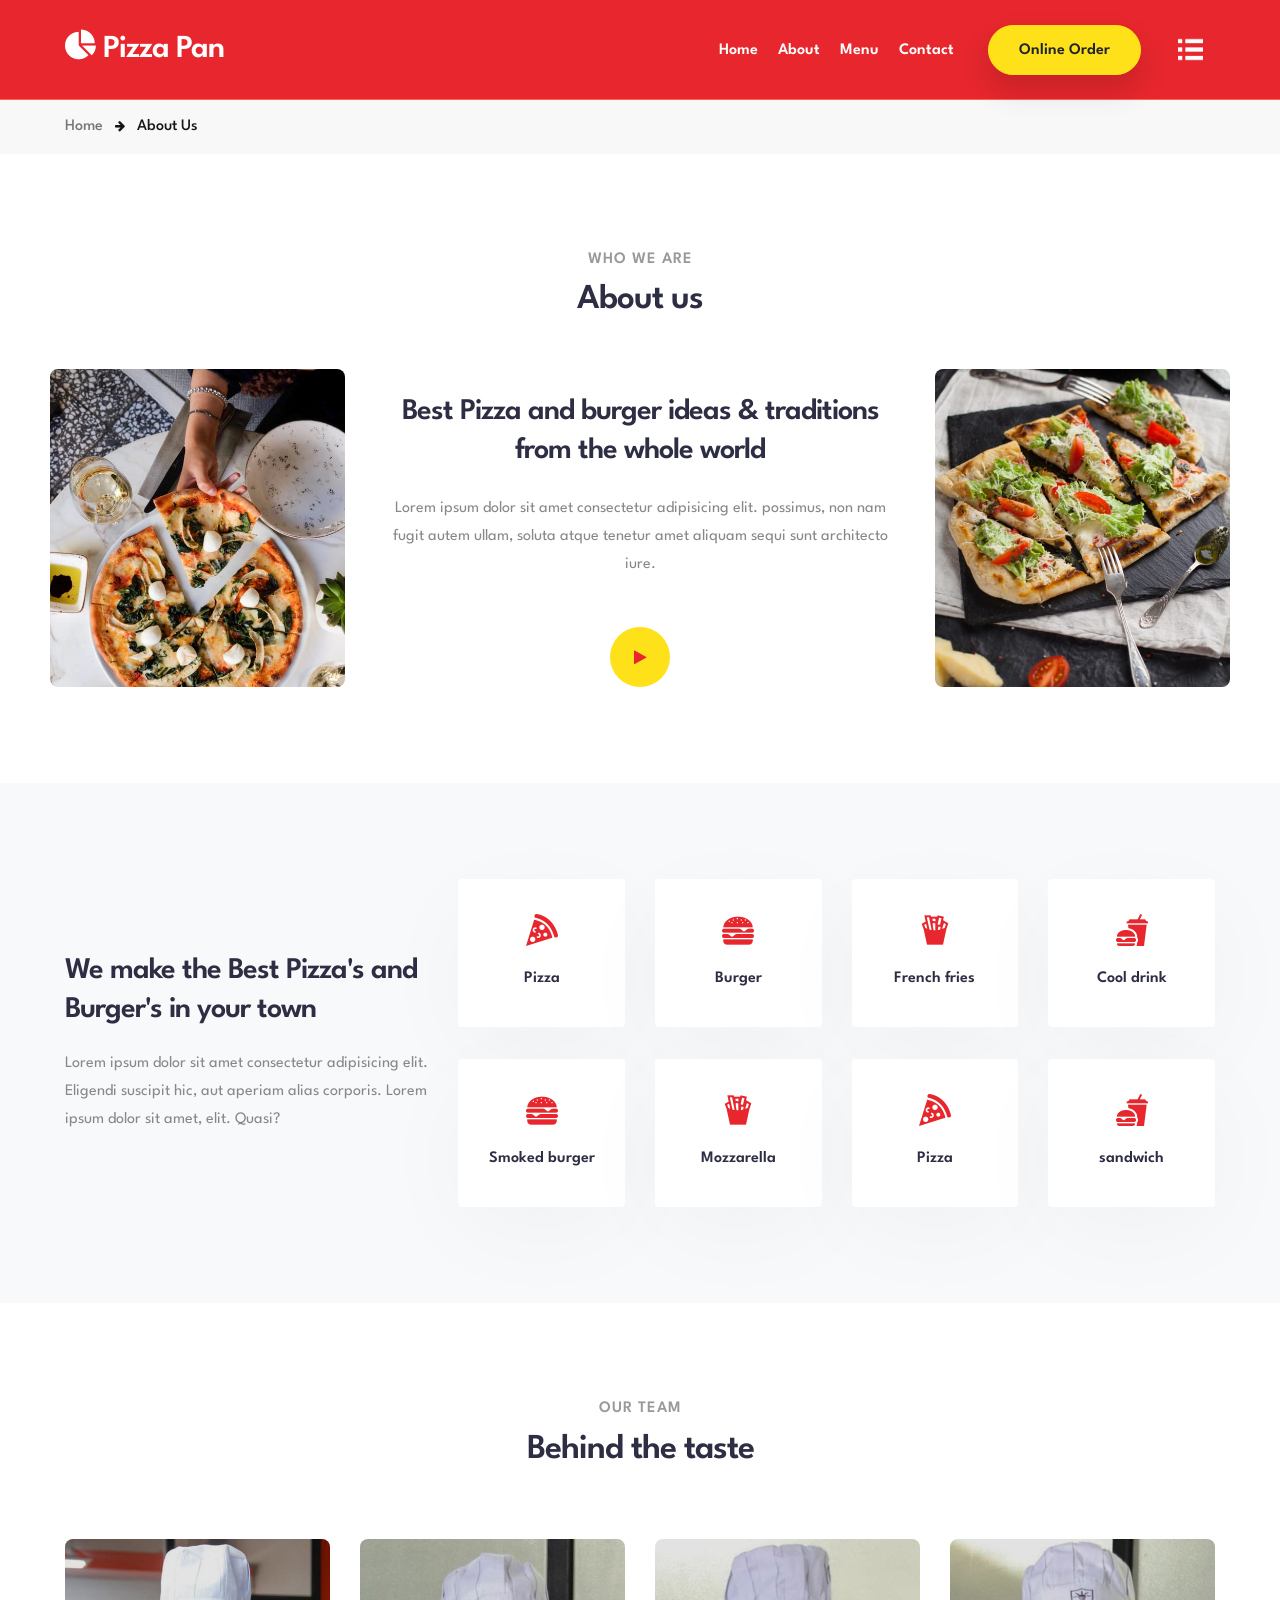
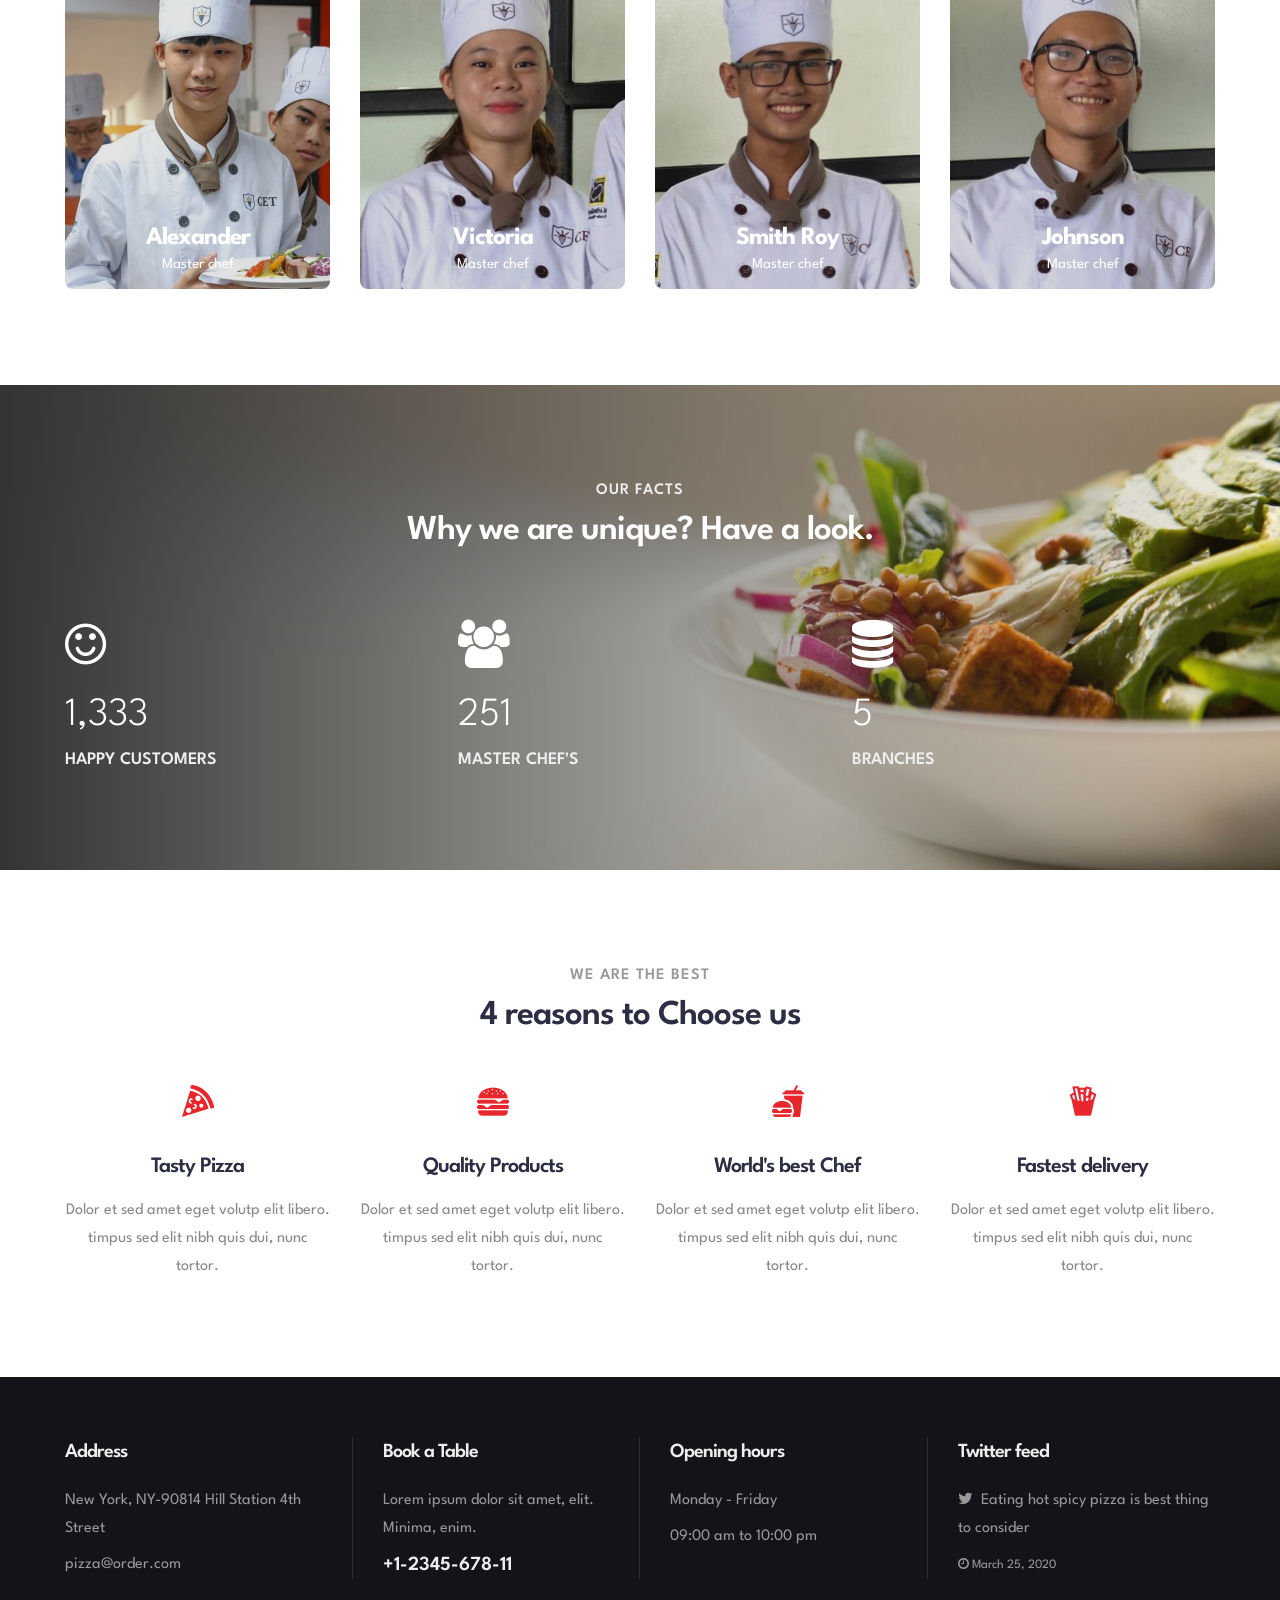
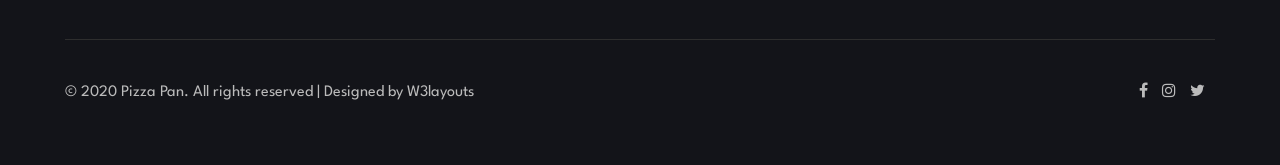
==== Hacker-Flask/templates/about.html @ add43459 "pizz" ====
<!--
Author: W3layouts
Author URL: http://w3layouts.com
-->
<!doctype html>
<html lang="en">

<head>
  <!-- Required meta tags -->
  <meta charset="utf-8">
  <meta name="viewport" content="width=device-width, initial-scale=1, shrink-to-fit=no">

  <title>Pizza Pan a Restaurants Category Responsive Web Template | About : W3layouts</title>

  <!-- Web-Fonts -->
  <link href="//fonts.googleapis.com/css?family=Spartan:400,500,600,700,900&display=swap" rel="stylesheet">

  <!-- Template CSS -->
  <link rel="stylesheet" href="assets/css/style-starter.css">
</head>

<body>
<!--header-->
<div class="w3l-top-header">
  <header id="site-header" class="fixed-top">
    <div class="container">
      <nav class="navbar navbar-expand-lg navbar-dark stroke">
        <a class="navbar-brand" href="index.html">
          <span class="fa fa-pie-chart"></span> Pizza pan
        </a>
        <!-- if logo is image enable this   
      <a class="navbar-brand" href="#index.html">
          <img src="image-path" alt="Your logo" title="Your logo" style="height:35px;" />
      </a> -->
        <button class="navbar-toggler  collapsed bg-gradient" type="button" data-toggle="collapse" data-target="#navbarTogglerDemo02"
          aria-controls="navbarTogglerDemo02" aria-expanded="false" aria-label="Toggle navigation">
          <span class="navbar-toggler-icon fa icon-expand fa-bars"></span>
          <span class="navbar-toggler-icon fa icon-close fa-times"></span>
          </span>
        </button>

        <div class="collapse navbar-collapse" id="navbarTogglerDemo02">
          <ul class="navbar-nav ml-auto">
            <li class="nav-item @@index-active">
              <a class="nav-link" href="index.html">Home <span class="sr-only">(current)</span></a>
            </li>
            <li class="nav-item @@about-active">
              <a class="nav-link effect-3" href="about.html">About</a>
            </li>
            <li class="nav-item @@services-active">
              <a class="nav-link effect-3" href="services.html">Menu</a>
            </li>
            <li class="nav-item @@contact-active">
              <a class="nav-link effect-3" href="contact.html">Contact</a>
            </li>
            <li class="px-4 fill-none">
              <a href="#url" class="btn btn-style btn-secondary">Online Order</a>
              </li>
          </ul>
          <div class="popup">
            <a href="#domain" class="domain" data-toggle="modal" data-target="#DomainModal">
              <div class="hamburger1">
                <div></div>
                <div></div>
                <div></div>
              </div>
            </a>
          </div>
        </div>
      </nav>
    </div>
  </header>
</div>
<!--/header-->

<!-- Domain Modal -->
<div class="modal right fade" id="DomainModal" tabindex="-1" role="dialog" aria-labelledby="DomainModalLabel2">
  <div class="modal-dialog" role="document">
    <div class="modal-content">

      <button type="button" class="close" data-dismiss="modal" aria-label="Close"><span
          aria-hidden="true">&times;</span></button>

      <div class="modal-body">
        <div class="modal__content">
          <h2 class="logo"> <span class="fa fa-pie-chart"></span> Pizza Pan</h2>
          <!-- if logo is image enable this   
          <h2 class="logo">
            <img src="image-path" alt="Your logo" title="Your logo" style="height:35px;" />
          </h2> -->
          <p class="mt-md-3 mt-2">Lorem ipsum dolor sit amet, elit. Eos expedita ipsam at fugiat ab.</p>
          <img src="assets/images/p1.jpg" alt="image" class="img-fluid radius-image mt-4">
          <div class="widget-social-icons mt-sm-5 mt-4">
            <h5 class="widget-title">Contact Us</h5>
            <ul class="icon-rounded address">
              <li>
                <p> New York, NY-90814 Hill Station 4th Street</p>
              </li>
              <li class="mt-3">
                <p><span class="fa fa-phone"></span> <a href="tel:+404-11-22-89">+1-2345-345-678-11</a></p>
              </li>
              <li class="mt-2">
                <p><span class="fa fa-envelope"></span> <a
                    href="mailto:pizza@order.com">pizza@order.com</a></p>
              </li>
              <li class="top_li1 mt-2">
                <p><span class="fa fa-clock-o"></span> <a href="#url">Mon - Fri : 09:00 am to 10:00 pm
                  </a></p>
              </li>
            </ul>
          </div>
          <div class="widget-social-icons mt-sm-5 mt-4">
            <h5 class="widget-title">Follow Us</h5>
            <ul class="icon-rounded">
              <li><a class="social-link twitter" href="#url" target="_blank"><span class="fa fa-twitter"></span></a></li>
              <li><a class="social-link linkedin" href="#url" target="_blank"><span class="fa fa-linkedin"></span></a></li>
              <li><a class="social-link facebook" href="#url" target="_blank"><span class="fa fa-facebook"></span></a></li>
            </ul>
          </div>


        </div>
      </div>
    </div>
    <!-- //modal-content -->
  </div>
  <!-- //modal-dialog -->
</div>
<!-- //Domain modal -->
<section class="w3l-breadcrumb">
    <div class="container">
        <ul class="breadcrumbs-custom-path">
            <li><a href="#url">Home</a></li>
            <li class="active"><span class="fa fa-arrow-right mx-2" aria-hidden="true"></span> About Us</li>
        </ul>
    </div>
</section>
<!--  Intro video popup section -->
<section class="w3l-about1 py-5" id="intro">
    <div class="new-block top-bottom py-lg-5 py-md-4">
        <div class="container">
            <div class="title-content text-center">
                <h6 class="sub-title">who we are</h6>
                <h3 class="title-big">About us</h3>
            </div>
            <div class="row mt-lg-5 mt-4">
                <div class="col-md-3 left-section">
                </div>
                <div class="col-md-6 middle-section text-center align-self">
                    <div class="section-width mb-lg-4 py-4">
                        <h2>Best Pizza and burger ideas & traditions from the whole world</h2>
                        <p class="mt-4">Lorem ipsum dolor sit amet consectetur adipisicing elit.
                            possimus, non nam fugit autem ullam, soluta atque tenetur amet aliquam
                            sequi sunt architecto iure.</p>
                    </div>
                    <a href="#small-dialog" class="popup-with-zoom-anim play-view text-center">
                        <span class="video-play-icon">
                            <span class="fa fa-play"></span>
                        </span>
                    </a>

                    <!-- dialog itself, mfp-hide class is required to make dialog hidden -->
                    <div id="small-dialog" class="zoom-anim-dialog mfp-hide">
                        <iframe src="https://www.youtube.com/embed/oWP9Riq-ZBg" allowfullscreen></iframe>
                    </div>
                </div>
                <div class="col-md-3 right-section mt-md-0 mt-4">
                </div>
            </div>
        </div>
    </div>
</section>
<!--  //Intro video popup section -->
<!--  form-12 -->
<section class="w3l-form-12">
    <div class="form-12-content py-5" id="services">
        <div class="container py-lg-5 py-md-4">
            <div class="row">
                <div class="col-lg-4 column1 align-self">
                    <h4>We make the Best Pizza's and Burger's in your town</h4>
                    <p>Lorem ipsum dolor sit amet consectetur adipisicing elit. Eligendi suscipit hic, aut aperiam alias
                        corporis. Lorem ipsum dolor sit amet, elit. Quasi?</p>
                </div>
                <div class="col-lg-8 column2 mt-lg-0 mt-sm-5 mt-4">
                    <div class="row">
                        <div class="col-md-3 col-sm-6 col-6">
                            <a href="services.html">
                                <div class="courses-item">
                                    <img src="assets/images/pizza.png" alt="">
                                    <p>Pizza</p>
                                </div>
                            </a>
                        </div>
                        <div class="col-md-3 col-sm-6 col-6">
                            <a href="services.html">
                                <div class="courses-item">
                                    <img src="assets/images/burger.png" alt="">
                                    <p>Burger</p>
                                </div>
                            </a>
                        </div>
                        <div class="col-md-3 col-sm-6 col-6 mt-md-0 mt-sm-4 mt-3">
                            <a href="services.html">
                                <div class="courses-item">
                                    <img src="assets/images/fries.png" alt="">
                                    <p>French fries</p>
                                </div>
                            </a>
                        </div>
                        <div class="col-md-3 col-sm-6 col-6 mt-md-0 mt-sm-4 mt-3">
                            <a href="services.html">
                                <div class="courses-item">
                                    <img src="assets/images/drink.png" alt="">
                                    <p>Cool drink</p>
                                </div>
                            </a>
                        </div>
                        <div class="col-md-3 col-sm-6 col-6 mt-sm-4 mt-3">
                            <a href="services.html">
                                <div class="courses-item mt-2">
                                    <img src="assets/images/burger.png" alt="">
                                    <p>Smoked burger</p>
                                </div>
                            </a>
                        </div>
                        <div class="col-md-3 col-sm-6 col-6 mt-sm-4 mt-3">
                            <a href="services.html">
                                <div class="courses-item mt-2">
                                    <img src="assets/images/fries.png" alt="">
                                    <p>Mozzarella</p>
                                </div>
                            </a>
                        </div>
                        <div class="col-md-3 col-sm-6 col-6 mt-sm-4 mt-3">
                            <a href="services.html">
                                <div class="courses-item mt-2">
                                    <img src="assets/images/pizza.png" alt="">
                                    <p>Pizza</p>
                                </div>
                            </a>
                        </div>
                        <div class="col-md-3 col-sm-6 col-6 mt-sm-4 mt-3">
                            <a href="services.html">
                                <div class="courses-item mt-2">
                                    <img src="assets/images/drink.png" alt="">
                                    <p>sandwich</p>
                                </div>
                            </a>
                        </div>
                    </div>
                </div>
            </div>
        </div>
    </div>
</section>
<!-- // form-12 -->
<!-- team -->
<section class="w3l-team" id="team">
  <div class="team-block py-5">
    <div class="container py-lg-5">
        <div class="title-content text-center">
            <h6 class="sub-title">Our team</h6>
            <h3 class="title-big">Behind the taste</h3>
        </div>
      <div class="row">
        <div class="col-lg-3 col-sm-6 mt-lg-5 mt-4">
          <div class="box16">
            <a href="#url"><img src="assets/images/team1.jpg" alt="" class="img-fluid radius-image" /></a>
            <div class="box-content">
              <h3 class="title"><a href="#url">Alexander</a></h3>
              <span class="post">Master chef</span>
              <ul class="social">
                <li>
                  <a href="#" class="facebook">
                    <span class="fa fa-facebook-f"></span>
                  </a>
                </li>
                <li>
                  <a href="#" class="twitter">
                    <span class="fa fa-twitter"></span>
                  </a>
                </li>
              </ul>
            </div>
          </div>
        </div>
        <div class="col-lg-3 col-sm-6 mt-lg-5 mt-4">
          <div class="box16">
            <a href="#url"><img src="assets/images/team2.jpg" alt="" class="img-fluid radius-image" /></a>
            <div class="box-content">
              <h3 class="title"><a href="#url">Victoria</a></h3>
              <span class="post">Master chef</span>
              <ul class="social">
                <li>
                  <a href="#" class="facebook">
                    <span class="fa fa-facebook-f"></span>
                  </a>
                </li>
                <li>
                  <a href="#" class="twitter">
                    <span class="fa fa-twitter"></span>
                  </a>
                </li>
              </ul>
            </div>
          </div>
        </div>
        <div class="col-lg-3 col-sm-6 mt-5">
          <div class="box16">
            <a href="#url"><img src="assets/images/team3.jpg" alt="" class="img-fluid radius-image" /></a>
            <div class="box-content">
              <h3 class="title"><a href="#url">Smith roy</a></h3>
              <span class="post">Master chef</a></span>
              <ul class="social">
                <li>
                  <a href="#" class="facebook">
                    <span class="fa fa-facebook-f"></span>
                  </a>
                </li>
                <li>
                  <a href="#" class="twitter">
                    <span class="fa fa-twitter"></span>
                  </a>
                </li>
              </ul>
            </div>
          </div>
        </div>
        <div class="col-lg-3 col-sm-6 mt-5">
          <div class="box16">
            <a href="#url"><img src="assets/images/team4.jpg" alt="" class="img-fluid radius-image" /></a>
            <div class="box-content">
              <h3 class="title"><a href="#url">Johnson</a></h3>
              <span class="post">Master chef</a></span>
              <ul class="social">
                <li>
                  <a href="#" class="facebook">
                    <span class="fa fa-facebook-f"></span>
                  </a>
                </li>
                <li>
                  <a href="#" class="twitter">
                    <span class="fa fa-twitter"></span>
                  </a>
                </li>
              </ul>
            </div>
          </div>
        </div>
      </div>
    </div>
  </div>
</section>
<!-- //team -->
<!-- stats -->
    <section class="w3_stats py-5" id="stats">
        <div class="container py-lg-5 py-md-4">
            <div class="title-content text-center">
                <h6 class="sub-title">Our facts</h6>
                <h3 class="title-big">Why we are unique? Have a look.</h3>
            </div>
            <div class="w3-stats">
                <div class="row">
                    <div class="col-sm-4 col-4">
                        <div class="counter">
                            <span class="fa fa-smile-o"></span>
                            <div class="timer count-title count-number mt-3" data-to="5100" data-speed="1500"></div>
                            <p class="count-text ">happy customers</p>
                        </div>
                    </div>
                    <div class="col-sm-4 col-4">
                        <div class="counter">
                            <span class="fa fa-users"></span>
                            <div class="timer count-title count-number mt-3" data-to="971" data-speed="1500"></div>
                            <p class="count-text ">master chef's</p>
                        </div>
                    </div>
                    <div class="col-sm-4 col-4">
                        <div class="counter">
                            <span class="fa fa-database"></span>
                            <div class="timer count-title count-number mt-3" data-to="21" data-speed="1500"></div>
                            <p class="count-text ">branches</p>
                        </div>
                    </div>
                </div>
            </div>
        </div>
    </section>
    <!-- //stats -->
<!-- features -->
<section class="w3l-reasons py-5">
    <div class="main-w3 py-lg-5 py-md-4">
        <div class="container">
            <div class="title-content text-center">
                <h6 class="sub-title">we are the best</h6>
                <h3 class="title-big">4 reasons to Choose us</h3>
            </div>
            <div class="row main-cont-wthree-fea mt-5 text-center">
                <div class="col-lg-3 col-sm-6 grids-feature">
                    <a href="#url" class="icon"><img src="assets/images/pizza.png" alt=""></a>
                    <h4><a href="#feature" class="title-head">Tasty Pizza</a></h4>
                    <p>Dolor et sed amet eget volutp elit libero. timpus sed elit nibh quis dui, nunc tortor.</p>
                </div>
                <div class="col-lg-3 col-sm-6 grids-feature mt-sm-0 mt-5">
                    <a href="#url" class="icon"><img src="assets/images/burger.png" alt=""></a>
                    <h4><a href="#feature" class="title-head">Quality Products</a></h4>
                    <p>Dolor et sed amet eget volutp elit libero. timpus sed elit nibh quis dui, nunc tortor.</p>
                </div>
                <div class="col-lg-3 col-sm-6 grids-feature mt-lg-0 mt-sm-5 mt-5">
                    <a href="#url" class="icon"><img src="assets/images/drink.png" alt=""></a>
                    <h4><a href="#feature" class="title-head">World's best Chef</a></h4>
                    <p>Dolor et sed amet eget volutp elit libero. timpus sed elit nibh quis dui, nunc tortor.</p>
                </div>
                <div class="col-lg-3 col-sm-6 grids-feature mt-lg-0 mt-sm-5 mt-5">
                    <a href="#url" class="icon"><img src="assets/images/fries.png" alt=""></a>
                    <h4><a href="#feature" class="title-head">Fastest delivery</a></h4>
                    <p>Dolor et sed amet eget volutp elit libero. timpus sed elit nibh quis dui, nunc tortor.</p>
                </div>
            </div>
        </div>
    </div>
</section>
<!-- //features -->
  <!-- footers 20 -->
  <section class="w3l-footers-20">
  	<div class="footers20">
  		<div class="container">
  			<div class="footers20-content">
  				<div class="d-grid grid-col-4 grids-content">
  					<div class="column">
  						<h4>Address</h4>
  						<p class="contact-para3">New York, NY-90814 Hill Station 4th Street</p>
  						<a href="mailto:hello@w3layouts.com">
  							<p class="contact-mail mt-2">pizza@order.com</p>
  						</a>
  					</div>
  					<div class="column">
  						<h4>Book a Table</h4>
  						<p>Lorem ipsum dolor sit amet, elit. Minima, enim.</p>
  						<a href="tel:+1-2345-678-11">
  							<p class="contact-phone mt-2">+1-2345-678-11</p>
  						</a>
  					</div>
  					<div class="column">
  						<h4>Opening hours</h4>
  						<p>Monday - Friday</p>
  						<p class="mt-2">09:00 am to 10:00 pm</p>
  					</div>
  					<div class="column">
  						<h4>Twitter feed</h4>
  						<a href="blog-single.html">
  							<p><span class="fa fa-twitter mr-2"></span>Eating hot spicy pizza is best thing to
  								consider</p>
  						</a>
  						<p class="small mt-2"><span class="fa fa-clock-o"></span> March 25, 2020</p>
  					</div>
  				</div>
  				<div class="d-grid grid-col-3 grids-content1 bottom-border">
  					<div class="columns copyright-grid">
  						<p class="copy-footer-29">© 2020 Pizza Pan. All rights reserved | Designed by <a
  								href="https://w3layouts.com">W3layouts</a></p>
  					</div>
  					<div class="columns text-right social-grid">
  						<ul class="social">
  							<li><a href="#url"><span class="fa fa-facebook" aria-hidden="true"></span></a></li>
  							<li><a href="#url"><span class="fa fa-instagram" aria-hidden="true"></span></a></li>
  							<li><a href="#url"><span class="fa fa-twitter" aria-hidden="true"></span></a></li>
  						</ul>
  					</div>
  				</div>
  			</div>
  		</div>
  	</div>
  </section>
  <!-- move top -->
  <button onclick="topFunction()" id="movetop" title="Go to top">
  	&#10548;
  </button>
  <script>
  	// When the user scrolls down 20px from the top of the document, show the button
  	window.onscroll = function () {
  		scrollFunction()
  	};

  	function scrollFunction() {
  		if (document.body.scrollTop > 20 || document.documentElement.scrollTop > 20) {
  			document.getElementById("movetop").style.display = "block";
  		} else {
  			document.getElementById("movetop").style.display = "none";
  		}
  	}

  	// When the user clicks on the button, scroll to the top of the document
  	function topFunction() {
  		document.body.scrollTop = 0;
  		document.documentElement.scrollTop = 0;
  	}
  </script>
  <!-- /move top -->
  </section>

  <!-- jQuery and Bootstrap JS -->
  <script src="assets/js/jquery-3.3.1.min.js"></script>

  <!-- libhtbox -->
  <script src="assets/js/lightbox-plus-jquery.min.js"></script>


  <script src="assets/js/jquery.magnific-popup.min.js"></script>

  <script src="assets/js/counter.js"></script>
  <script>
  	$(document).ready(function () {
  		$('.popup-with-zoom-anim').magnificPopup({
  			type: 'inline',

  			fixedContentPos: false,
  			fixedBgPos: true,

  			overflowY: 'auto',

  			closeBtnInside: true,
  			preloader: false,

  			midClick: true,
  			removalDelay: 300,
  			mainClass: 'my-mfp-zoom-in'
  		});

  		$('.popup-with-move-anim').magnificPopup({
  			type: 'inline',

  			fixedContentPos: false,
  			fixedBgPos: true,

  			overflowY: 'auto',

  			closeBtnInside: true,
  			preloader: false,

  			midClick: true,
  			removalDelay: 300,
  			mainClass: 'my-mfp-slide-bottom'
  		});
  	});
  </script>

  <!-- testimonials owlcarousel -->
  <script src="assets/js/owl.carousel.js"></script>
  <script>
  	$(document).ready(function () {
  		$('.owl-two').owlCarousel({
  			loop: true,
  			margin: 30,
  			nav: false,
  			responsiveClass: true,
  			autoplay: false,
  			autoplayTimeout: 5000,
  			autoplaySpeed: 1000,
  			autoplayHoverPause: false,
  			responsive: {
  				0: {
  					items: 1,
  					nav: false
  				},
  				480: {
  					items: 1,
  					nav: false
  				},
  				667: {
  					items: 1,
  					nav: false
  				},
  				1000: {
  					items: 1,
  					nav: false
  				}
  			}
  		})
  	})
  </script>
  <!-- //script for Testimonials-->

  <!-- script for food-->
  <script>
  	$(document).ready(function () {
  		$('.owl-carousel').owlCarousel({
  			loop: true,
  			margin: 0,
  			responsiveClass: true,
  			responsive: {
  				0: {
  					items: 1,
  					nav: true
  				},
  				480: {
  					items: 2,
  					nav: true,
  					margin: 20
  				},
  				769: {
  					items: 3,
  					nav: true,
  					margin: 20
  				},
  				1280: {
  					items: 4,
  					nav: true,
  					loop: true,
  					margin: 25
  				}
  			}
  		})
  	})
  </script>
  <!-- //script for food-->

  <!-- disable body scroll which navbar is in active -->
  <script>
  	$(function () {
  		$('.navbar-toggler').click(function () {
  			$('body').toggleClass('noscroll');
  		})
  	});
  </script>
  <!-- disable body scroll which navbar is in active -->
  <!--/MENU-JS-->
  <script>
  	$(window).on("scroll", function () {
  		var scroll = $(window).scrollTop();

  		if (scroll >= 80) {
  			$("#site-header").addClass("nav-fixed");
  		} else {
  			$("#site-header").removeClass("nav-fixed");
  		}
  	});

  	//Main navigation Active Class Add Remove
  	$(".navbar-toggler").on("click", function () {
  		$("header").toggleClass("active");
  	});
  	$(document).on("ready", function () {
  		if ($(window).width() > 991) {
  			$("header").removeClass("active");
  		}
  		$(window).on("resize", function () {
  			if ($(window).width() > 991) {
  				$("header").removeClass("active");
  			}
  		});
  	});
  </script>
  <!--//MENU-JS-->
  <script src="assets/js/bootstrap.min.js"></script>

  </body>

  </html>
---- Hacker-Flask/templates/assets/css/style-starter.css ----
/*--
Author: W3layouts
Author URL: http://w3layouts.com
--*/
@charset "UTF-8";
/*!
 * Bootstrap v4.4.1 (https://getbootstrap.com/)
 * Copyright 2011-2019 The Bootstrap Authors
 * Copyright 2011-2019 Twitter, Inc.
 * Licensed under MIT (https://github.com/twbs/bootstrap/blob/master/LICENSE)
 */
:root {
  --blue: #007bff;
  --indigo: #6610f2;
  --purple: #6f42c1;
  --pink: #e83e8c;
  --red: #dc3545;
  --orange: #fd7e14;
  --yellow: #ffc107;
  --green: #28a745;
  --teal: #20c997;
  --cyan: #17a2b8;
  --white: #fff;
  --gray: #6c757d;
  --gray-dark: #343a40;
  --primary: #e7272d;
  --secondary: #ffe119;
  --success: #28a745;
  --info: #17a2b8;
  --warning: #ffc107;
  --danger: #dc3545;
  --light: #f8f9fa;
  --dark: #343a40;
  --breakpoint-xs: 0;
  --breakpoint-sm: 576px;
  --breakpoint-md: 768px;
  --breakpoint-lg: 992px;
  --breakpoint-xl: 1200px;
  --font-family-sans-serif: -apple-system, BlinkMacSystemFont, "Segoe UI", Roboto, "Helvetica Neue", Arial, "Noto Sans", sans-serif, "Apple Color Emoji", "Segoe UI Emoji", "Segoe UI Symbol", "Noto Color Emoji";
  --font-family-monospace: SFMono-Regular, Menlo, Monaco, Consolas, "Liberation Mono", "Courier New", monospace; }

*,
*::before,
*::after {
  box-sizing: border-box; }

html {
  font-family: sans-serif;
  line-height: 1.15;
  -webkit-text-size-adjust: 100%;
  -webkit-tap-highlight-color: rgba(0, 0, 0, 0); }

article, aside, figcaption, figure, footer, header, hgroup, main, nav, section {
  display: block; }

body {
  margin: 0;
  font-family: -apple-system, BlinkMacSystemFont, "Segoe UI", Roboto, "Helvetica Neue", Arial, "Noto Sans", sans-serif, "Apple Color Emoji", "Segoe UI Emoji", "Segoe UI Symbol", "Noto Color Emoji";
  font-size: 1rem;
  font-weight: 400;
  line-height: 1.5;
  color: #212529;
  text-align: left;
  background-color: #fff; }

[tabindex="-1"]:focus:not(:focus-visible) {
  outline: 0 !important; }

hr {
  box-sizing: content-box;
  height: 0;
  overflow: visible; }

h1, h2, h3, h4, h5, h6 {
  margin-top: 0;
  margin-bottom: 0.5rem; }

p {
  margin-top: 0;
  margin-bottom: 1rem; }

abbr[title],
abbr[data-original-title] {
  text-decoration: underline;
  -webkit-text-decoration: underline dotted;
          text-decoration: underline dotted;
  cursor: help;
  border-bottom: 0;
  -webkit-text-decoration-skip-ink: none;
          text-decoration-skip-ink: none; }

address {
  margin-bottom: 1rem;
  font-style: normal;
  line-height: inherit; }

ol,
ul,
dl {
  margin-top: 0;
  margin-bottom: 1rem; }

ol ol,
ul ul,
ol ul,
ul ol {
  margin-bottom: 0; }

dt {
  font-weight: 700; }

dd {
  margin-bottom: .5rem;
  margin-left: 0; }

blockquote {
  margin: 0 0 1rem; }

b,
strong {
  font-weight: bolder; }

small {
  font-size: 80%; }

sub,
sup {
  position: relative;
  font-size: 75%;
  line-height: 0;
  vertical-align: baseline; }

sub {
  bottom: -.25em; }

sup {
  top: -.5em; }

a {
  color: #e7272d;
  text-decoration: none;
  background-color: transparent; }
  a:hover {
    color: #ae1318;
    text-decoration: underline; }

a:not([href]) {
  color: inherit;
  text-decoration: none; }
  a:not([href]):hover {
    color: inherit;
    text-decoration: none; }

pre,
code,
kbd,
samp {
  font-family: SFMono-Regular, Menlo, Monaco, Consolas, "Liberation Mono", "Courier New", monospace;
  font-size: 1em; }

pre {
  margin-top: 0;
  margin-bottom: 1rem;
  overflow: auto; }

figure {
  margin: 0 0 1rem; }

img {
  vertical-align: middle;
  border-style: none; }

svg {
  overflow: hidden;
  vertical-align: middle; }

table {
  border-collapse: collapse; }

caption {
  padding-top: 0.75rem;
  padding-bottom: 0.75rem;
  color: #6c757d;
  text-align: left;
  caption-side: bottom; }

th {
  text-align: inherit; }

label {
  display: inline-block;
  margin-bottom: 0.5rem; }

button {
  border-radius: 0; }

button:focus {
  outline: 1px dotted;
  outline: 5px auto -webkit-focus-ring-color; }

input,
button,
select,
optgroup,
textarea {
  margin: 0;
  font-family: inherit;
  font-size: inherit;
  line-height: inherit; }

button,
input {
  overflow: visible; }

button,
select {
  text-transform: none; }

select {
  word-wrap: normal; }

button,
[type="button"],
[type="reset"],
[type="submit"] {
  -webkit-appearance: button; }

button:not(:disabled),
[type="button"]:not(:disabled),
[type="reset"]:not(:disabled),
[type="submit"]:not(:disabled) {
  cursor: pointer; }

button::-moz-focus-inner,
[type="button"]::-moz-focus-inner,
[type="reset"]::-moz-focus-inner,
[type="submit"]::-moz-focus-inner {
  padding: 0;
  border-style: none; }

input[type="radio"],
input[type="checkbox"] {
  box-sizing: border-box;
  padding: 0; }

input[type="date"],
input[type="time"],
input[type="datetime-local"],
input[type="month"] {
  -webkit-appearance: listbox; }

textarea {
  overflow: auto;
  resize: vertical; }

fieldset {
  min-width: 0;
  padding: 0;
  margin: 0;
  border: 0; }

legend {
  display: block;
  width: 100%;
  max-width: 100%;
  padding: 0;
  margin-bottom: .5rem;
  font-size: 1.5rem;
  line-height: inherit;
  color: inherit;
  white-space: normal; }
  @media (max-width: 1200px) {
    legend {
      font-size: calc(1.275rem + 0.3vw) ; } }

progress {
  vertical-align: baseline; }

[type="number"]::-webkit-inner-spin-button,
[type="number"]::-webkit-outer-spin-button {
  height: auto; }

[type="search"] {
  outline-offset: -2px;
  -webkit-appearance: none; }

[type="search"]::-webkit-search-decoration {
  -webkit-appearance: none; }

::-webkit-file-upload-button {
  font: inherit;
  -webkit-appearance: button; }

output {
  display: inline-block; }

summary {
  display: list-item;
  cursor: pointer; }

template {
  display: none; }

[hidden] {
  display: none !important; }

h1, h2, h3, h4, h5, h6,
.h1, .h2, .h3, .h4, .h5, .h6 {
  margin-bottom: 0.5rem;
  font-weight: 500;
  line-height: 1.2; }

h1, .h1 {
  font-size: 2.5rem; }
  @media (max-width: 1200px) {
    h1, .h1 {
      font-size: calc(1.375rem + 1.5vw) ; } }

h2, .h2 {
  font-size: 2rem; }
  @media (max-width: 1200px) {
    h2, .h2 {
      font-size: calc(1.325rem + 0.9vw) ; } }

h3, .h3 {
  font-size: 1.75rem; }
  @media (max-width: 1200px) {
    h3, .h3 {
      font-size: calc(1.3rem + 0.6vw) ; } }

h4, .h4 {
  font-size: 1.5rem; }
  @media (max-width: 1200px) {
    h4, .h4 {
      font-size: calc(1.275rem + 0.3vw) ; } }

h5, .h5 {
  font-size: 1.25rem; }

h6, .h6 {
  font-size: 1rem; }

.lead {
  font-size: 1.25rem;
  font-weight: 300; }

.display-1 {
  font-size: 6rem;
  font-weight: 300;
  line-height: 1.2; }
  @media (max-width: 1200px) {
    .display-1 {
      font-size: calc(1.725rem + 5.7vw) ; } }

.display-2 {
  font-size: 5.5rem;
  font-weight: 300;
  line-height: 1.2; }
  @media (max-width: 1200px) {
    .display-2 {
      font-size: calc(1.675rem + 5.1vw) ; } }

.display-3 {
  font-size: 4.5rem;
  font-weight: 300;
  line-height: 1.2; }
  @media (max-width: 1200px) {
    .display-3 {
      font-size: calc(1.575rem + 3.9vw) ; } }

.display-4 {
  font-size: 3.5rem;
  font-weight: 300;
  line-height: 1.2; }
  @media (max-width: 1200px) {
    .display-4 {
      font-size: calc(1.475rem + 2.7vw) ; } }

hr {
  margin-top: 1rem;
  margin-bottom: 1rem;
  border: 0;
  border-top: 1px solid rgba(0, 0, 0, 0.1); }

small,
.small {
  font-size: 80%;
  font-weight: 400; }

mark,
.mark {
  padding: 0.2em;
  background-color: #fcf8e3; }

.list-unstyled {
  padding-left: 0;
  list-style: none; }

.list-inline {
  padding-left: 0;
  list-style: none; }

.list-inline-item {
  display: inline-block; }
  .list-inline-item:not(:last-child) {
    margin-right: 0.5rem; }

.initialism {
  font-size: 90%;
  text-transform: uppercase; }

.blockquote {
  margin-bottom: 1rem;
  font-size: 1.25rem; }

.blockquote-footer {
  display: block;
  font-size: 80%;
  color: #6c757d; }
  .blockquote-footer::before {
    content: "\2014\00A0"; }

.img-fluid {
  max-width: 100%;
  height: auto; }

.img-thumbnail {
  padding: 0.25rem;
  background-color: #fff;
  border: 1px solid #dee2e6;
  border-radius: 0.25rem;
  max-width: 100%;
  height: auto; }

.figure {
  display: inline-block; }

.figure-img {
  margin-bottom: 0.5rem;
  line-height: 1; }

.figure-caption {
  font-size: 90%;
  color: #6c757d; }

code {
  font-size: 87.5%;
  color: #e83e8c;
  word-wrap: break-word; }
  a > code {
    color: inherit; }

kbd {
  padding: 0.2rem 0.4rem;
  font-size: 87.5%;
  color: #fff;
  background-color: #212529;
  border-radius: 0.2rem; }
  kbd kbd {
    padding: 0;
    font-size: 100%;
    font-weight: 700; }

pre {
  display: block;
  font-size: 87.5%;
  color: #212529; }
  pre code {
    font-size: inherit;
    color: inherit;
    word-break: normal; }

.pre-scrollable {
  max-height: 340px;
  overflow-y: scroll; }

.container {
  width: 100%;
  padding-right: 15px;
  padding-left: 15px;
  margin-right: auto;
  margin-left: auto; }
  @media (min-width: 576px) {
    .container {
      max-width: 540px; } }
  @media (min-width: 768px) {
    .container {
      max-width: 720px; } }
  @media (min-width: 992px) {
    .container {
      max-width: 960px; } }
  @media (min-width: 1200px) {
    .container {
      max-width: 1140px; } }

.container-fluid, .container-sm, .container-md, .container-lg, .container-xl {
  width: 100%;
  padding-right: 15px;
  padding-left: 15px;
  margin-right: auto;
  margin-left: auto; }

@media (min-width: 576px) {
  .container, .container-sm {
    max-width: 540px; } }

@media (min-width: 768px) {
  .container, .container-sm, .container-md {
    max-width: 720px; } }

@media (min-width: 992px) {
  .container, .container-sm, .container-md, .container-lg {
    max-width: 960px; } }

@media (min-width: 1200px) {
  .container, .container-sm, .container-md, .container-lg, .container-xl {
    max-width: 1140px; } }

.row {
  display: flex;
  flex-wrap: wrap;
  margin-right: -15px;
  margin-left: -15px; }

.no-gutters {
  margin-right: 0;
  margin-left: 0; }
  .no-gutters > .col,
  .no-gutters > [class*="col-"] {
    padding-right: 0;
    padding-left: 0; }

.col-1, .col-2, .col-3, .col-4, .col-5, .col-6, .col-7, .col-8, .col-9, .col-10, .col-11, .col-12, .col,
.col-auto, .col-sm-1, .col-sm-2, .col-sm-3, .col-sm-4, .col-sm-5, .col-sm-6, .col-sm-7, .col-sm-8, .col-sm-9, .col-sm-10, .col-sm-11, .col-sm-12, .col-sm,
.col-sm-auto, .col-md-1, .col-md-2, .col-md-3, .col-md-4, .col-md-5, .col-md-6, .col-md-7, .col-md-8, .col-md-9, .col-md-10, .col-md-11, .col-md-12, .col-md,
.col-md-auto, .col-lg-1, .col-lg-2, .col-lg-3, .col-lg-4, .col-lg-5, .col-lg-6, .col-lg-7, .col-lg-8, .col-lg-9, .col-lg-10, .col-lg-11, .col-lg-12, .col-lg,
.col-lg-auto, .col-xl-1, .col-xl-2, .col-xl-3, .col-xl-4, .col-xl-5, .col-xl-6, .col-xl-7, .col-xl-8, .col-xl-9, .col-xl-10, .col-xl-11, .col-xl-12, .col-xl,
.col-xl-auto {
  position: relative;
  width: 100%;
  padding-right: 15px;
  padding-left: 15px; }

.col {
  flex-basis: 0;
  flex-grow: 1;
  max-width: 100%; }

.row-cols-1 > * {
  flex: 0 0 100%;
  max-width: 100%; }

.row-cols-2 > * {
  flex: 0 0 50%;
  max-width: 50%; }

.row-cols-3 > * {
  flex: 0 0 33.33333%;
  max-width: 33.33333%; }

.row-cols-4 > * {
  flex: 0 0 25%;
  max-width: 25%; }

.row-cols-5 > * {
  flex: 0 0 20%;
  max-width: 20%; }

.row-cols-6 > * {
  flex: 0 0 16.66667%;
  max-width: 16.66667%; }

.col-auto {
  flex: 0 0 auto;
  width: auto;
  max-width: 100%; }

.col-1 {
  flex: 0 0 8.33333%;
  max-width: 8.33333%; }

.col-2 {
  flex: 0 0 16.66667%;
  max-width: 16.66667%; }

.col-3 {
  flex: 0 0 25%;
  max-width: 25%; }

.col-4 {
  flex: 0 0 33.33333%;
  max-width: 33.33333%; }

.col-5 {
  flex: 0 0 41.66667%;
  max-width: 41.66667%; }

.col-6 {
  flex: 0 0 50%;
  max-width: 50%; }

.col-7 {
  flex: 0 0 58.33333%;
  max-width: 58.33333%; }

.col-8 {
  flex: 0 0 66.66667%;
  max-width: 66.66667%; }

.col-9 {
  flex: 0 0 75%;
  max-width: 75%; }

.col-10 {
  flex: 0 0 83.33333%;
  max-width: 83.33333%; }

.col-11 {
  flex: 0 0 91.66667%;
  max-width: 91.66667%; }

.col-12 {
  flex: 0 0 100%;
  max-width: 100%; }

.order-first {
  order: -1; }

.order-last {
  order: 13; }

.order-0 {
  order: 0; }

.order-1 {
  order: 1; }

.order-2 {
  order: 2; }

.order-3 {
  order: 3; }

.order-4 {
  order: 4; }

.order-5 {
  order: 5; }

.order-6 {
  order: 6; }

.order-7 {
  order: 7; }

.order-8 {
  order: 8; }

.order-9 {
  order: 9; }

.order-10 {
  order: 10; }

.order-11 {
  order: 11; }

.order-12 {
  order: 12; }

.offset-1 {
  margin-left: 8.33333%; }

.offset-2 {
  margin-left: 16.66667%; }

.offset-3 {
  margin-left: 25%; }

.offset-4 {
  margin-left: 33.33333%; }

.offset-5 {
  margin-left: 41.66667%; }

.offset-6 {
  margin-left: 50%; }

.offset-7 {
  margin-left: 58.33333%; }

.offset-8 {
  margin-left: 66.66667%; }

.offset-9 {
  margin-left: 75%; }

.offset-10 {
  margin-left: 83.33333%; }

.offset-11 {
  margin-left: 91.66667%; }

@media (min-width: 576px) {
  .col-sm {
    flex-basis: 0;
    flex-grow: 1;
    max-width: 100%; }
  .row-cols-sm-1 > * {
    flex: 0 0 100%;
    max-width: 100%; }
  .row-cols-sm-2 > * {
    flex: 0 0 50%;
    max-width: 50%; }
  .row-cols-sm-3 > * {
    flex: 0 0 33.33333%;
    max-width: 33.33333%; }
  .row-cols-sm-4 > * {
    flex: 0 0 25%;
    max-width: 25%; }
  .row-cols-sm-5 > * {
    flex: 0 0 20%;
    max-width: 20%; }
  .row-cols-sm-6 > * {
    flex: 0 0 16.66667%;
    max-width: 16.66667%; }
  .col-sm-auto {
    flex: 0 0 auto;
    width: auto;
    max-width: 100%; }
  .col-sm-1 {
    flex: 0 0 8.33333%;
    max-width: 8.33333%; }
  .col-sm-2 {
    flex: 0 0 16.66667%;
    max-width: 16.66667%; }
  .col-sm-3 {
    flex: 0 0 25%;
    max-width: 25%; }
  .col-sm-4 {
    flex: 0 0 33.33333%;
    max-width: 33.33333%; }
  .col-sm-5 {
    flex: 0 0 41.66667%;
    max-width: 41.66667%; }
  .col-sm-6 {
    flex: 0 0 50%;
    max-width: 50%; }
  .col-sm-7 {
    flex: 0 0 58.33333%;
    max-width: 58.33333%; }
  .col-sm-8 {
    flex: 0 0 66.66667%;
    max-width: 66.66667%; }
  .col-sm-9 {
    flex: 0 0 75%;
    max-width: 75%; }
  .col-sm-10 {
    flex: 0 0 83.33333%;
    max-width: 83.33333%; }
  .col-sm-11 {
    flex: 0 0 91.66667%;
    max-width: 91.66667%; }
  .col-sm-12 {
    flex: 0 0 100%;
    max-width: 100%; }
  .order-sm-first {
    order: -1; }
  .order-sm-last {
    order: 13; }
  .order-sm-0 {
    order: 0; }
  .order-sm-1 {
    order: 1; }
  .order-sm-2 {
    order: 2; }
  .order-sm-3 {
    order: 3; }
  .order-sm-4 {
    order: 4; }
  .order-sm-5 {
    order: 5; }
  .order-sm-6 {
    order: 6; }
  .order-sm-7 {
    order: 7; }
  .order-sm-8 {
    order: 8; }
  .order-sm-9 {
    order: 9; }
  .order-sm-10 {
    order: 10; }
  .order-sm-11 {
    order: 11; }
  .order-sm-12 {
    order: 12; }
  .offset-sm-0 {
    margin-left: 0; }
  .offset-sm-1 {
    margin-left: 8.33333%; }
  .offset-sm-2 {
    margin-left: 16.66667%; }
  .offset-sm-3 {
    margin-left: 25%; }
  .offset-sm-4 {
    margin-left: 33.33333%; }
  .offset-sm-5 {
    margin-left: 41.66667%; }
  .offset-sm-6 {
    margin-left: 50%; }
  .offset-sm-7 {
    margin-left: 58.33333%; }
  .offset-sm-8 {
    margin-left: 66.66667%; }
  .offset-sm-9 {
    margin-left: 75%; }
  .offset-sm-10 {
    margin-left: 83.33333%; }
  .offset-sm-11 {
    margin-left: 91.66667%; } }

@media (min-width: 768px) {
  .col-md {
    flex-basis: 0;
    flex-grow: 1;
    max-width: 100%; }
  .row-cols-md-1 > * {
    flex: 0 0 100%;
    max-width: 100%; }
  .row-cols-md-2 > * {
    flex: 0 0 50%;
    max-width: 50%; }
  .row-cols-md-3 > * {
    flex: 0 0 33.33333%;
    max-width: 33.33333%; }
  .row-cols-md-4 > * {
    flex: 0 0 25%;
    max-width: 25%; }
  .row-cols-md-5 > * {
    flex: 0 0 20%;
    max-width: 20%; }
  .row-cols-md-6 > * {
    flex: 0 0 16.66667%;
    max-width: 16.66667%; }
  .col-md-auto {
    flex: 0 0 auto;
    width: auto;
    max-width: 100%; }
  .col-md-1 {
    flex: 0 0 8.33333%;
    max-width: 8.33333%; }
  .col-md-2 {
    flex: 0 0 16.66667%;
    max-width: 16.66667%; }
  .col-md-3 {
    flex: 0 0 25%;
    max-width: 25%; }
  .col-md-4 {
    flex: 0 0 33.33333%;
    max-width: 33.33333%; }
  .col-md-5 {
    flex: 0 0 41.66667%;
    max-width: 41.66667%; }
  .col-md-6 {
    flex: 0 0 50%;
    max-width: 50%; }
  .col-md-7 {
    flex: 0 0 58.33333%;
    max-width: 58.33333%; }
  .col-md-8 {
    flex: 0 0 66.66667%;
    max-width: 66.66667%; }
  .col-md-9 {
    flex: 0 0 75%;
    max-width: 75%; }
  .col-md-10 {
    flex: 0 0 83.33333%;
    max-width: 83.33333%; }
  .col-md-11 {
    flex: 0 0 91.66667%;
    max-width: 91.66667%; }
  .col-md-12 {
    flex: 0 0 100%;
    max-width: 100%; }
  .order-md-first {
    order: -1; }
  .order-md-last {
    order: 13; }
  .order-md-0 {
    order: 0; }
  .order-md-1 {
    order: 1; }
  .order-md-2 {
    order: 2; }
  .order-md-3 {
    order: 3; }
  .order-md-4 {
    order: 4; }
  .order-md-5 {
    order: 5; }
  .order-md-6 {
    order: 6; }
  .order-md-7 {
    order: 7; }
  .order-md-8 {
    order: 8; }
  .order-md-9 {
    order: 9; }
  .order-md-10 {
    order: 10; }
  .order-md-11 {
    order: 11; }
  .order-md-12 {
    order: 12; }
  .offset-md-0 {
    margin-left: 0; }
  .offset-md-1 {
    margin-left: 8.33333%; }
  .offset-md-2 {
    margin-left: 16.66667%; }
  .offset-md-3 {
    margin-left: 25%; }
  .offset-md-4 {
    margin-left: 33.33333%; }
  .offset-md-5 {
    margin-left: 41.66667%; }
  .offset-md-6 {
    margin-left: 50%; }
  .offset-md-7 {
    margin-left: 58.33333%; }
  .offset-md-8 {
    margin-left: 66.66667%; }
  .offset-md-9 {
    margin-left: 75%; }
  .offset-md-10 {
    margin-left: 83.33333%; }
  .offset-md-11 {
    margin-left: 91.66667%; } }

@media (min-width: 992px) {
  .col-lg {
    flex-basis: 0;
    flex-grow: 1;
    max-width: 100%; }
  .row-cols-lg-1 > * {
    flex: 0 0 100%;
    max-width: 100%; }
  .row-cols-lg-2 > * {
    flex: 0 0 50%;
    max-width: 50%; }
  .row-cols-lg-3 > * {
    flex: 0 0 33.33333%;
    max-width: 33.33333%; }
  .row-cols-lg-4 > * {
    flex: 0 0 25%;
    max-width: 25%; }
  .row-cols-lg-5 > * {
    flex: 0 0 20%;
    max-width: 20%; }
  .row-cols-lg-6 > * {
    flex: 0 0 16.66667%;
    max-width: 16.66667%; }
  .col-lg-auto {
    flex: 0 0 auto;
    width: auto;
    max-width: 100%; }
  .col-lg-1 {
    flex: 0 0 8.33333%;
    max-width: 8.33333%; }
  .col-lg-2 {
    flex: 0 0 16.66667%;
    max-width: 16.66667%; }
  .col-lg-3 {
    flex: 0 0 25%;
    max-width: 25%; }
  .col-lg-4 {
    flex: 0 0 33.33333%;
    max-width: 33.33333%; }
  .col-lg-5 {
    flex: 0 0 41.66667%;
    max-width: 41.66667%; }
  .col-lg-6 {
    flex: 0 0 50%;
    max-width: 50%; }
  .col-lg-7 {
    flex: 0 0 58.33333%;
    max-width: 58.33333%; }
  .col-lg-8 {
    flex: 0 0 66.66667%;
    max-width: 66.66667%; }
  .col-lg-9 {
    flex: 0 0 75%;
    max-width: 75%; }
  .col-lg-10 {
    flex: 0 0 83.33333%;
    max-width: 83.33333%; }
  .col-lg-11 {
    flex: 0 0 91.66667%;
    max-width: 91.66667%; }
  .col-lg-12 {
    flex: 0 0 100%;
    max-width: 100%; }
  .order-lg-first {
    order: -1; }
  .order-lg-last {
    order: 13; }
  .order-lg-0 {
    order: 0; }
  .order-lg-1 {
    order: 1; }
  .order-lg-2 {
    order: 2; }
  .order-lg-3 {
    order: 3; }
  .order-lg-4 {
    order: 4; }
  .order-lg-5 {
    order: 5; }
  .order-lg-6 {
    order: 6; }
  .order-lg-7 {
    order: 7; }
  .order-lg-8 {
    order: 8; }
  .order-lg-9 {
    order: 9; }
  .order-lg-10 {
    order: 10; }
  .order-lg-11 {
    order: 11; }
  .order-lg-12 {
    order: 12; }
  .offset-lg-0 {
    margin-left: 0; }
  .offset-lg-1 {
    margin-left: 8.33333%; }
  .offset-lg-2 {
    margin-left: 16.66667%; }
  .offset-lg-3 {
    margin-left: 25%; }
  .offset-lg-4 {
    margin-left: 33.33333%; }
  .offset-lg-5 {
    margin-left: 41.66667%; }
  .offset-lg-6 {
    margin-left: 50%; }
  .offset-lg-7 {
    margin-left: 58.33333%; }
  .offset-lg-8 {
    margin-left: 66.66667%; }
  .offset-lg-9 {
    margin-left: 75%; }
  .offset-lg-10 {
    margin-left: 83.33333%; }
  .offset-lg-11 {
    margin-left: 91.66667%; } }

@media (min-width: 1200px) {
  .col-xl {
    flex-basis: 0;
    flex-grow: 1;
    max-width: 100%; }
  .row-cols-xl-1 > * {
    flex: 0 0 100%;
    max-width: 100%; }
  .row-cols-xl-2 > * {
    flex: 0 0 50%;
    max-width: 50%; }
  .row-cols-xl-3 > * {
    flex: 0 0 33.33333%;
    max-width: 33.33333%; }
  .row-cols-xl-4 > * {
    flex: 0 0 25%;
    max-width: 25%; }
  .row-cols-xl-5 > * {
    flex: 0 0 20%;
    max-width: 20%; }
  .row-cols-xl-6 > * {
    flex: 0 0 16.66667%;
    max-width: 16.66667%; }
  .col-xl-auto {
    flex: 0 0 auto;
    width: auto;
    max-width: 100%; }
  .col-xl-1 {
    flex: 0 0 8.33333%;
    max-width: 8.33333%; }
  .col-xl-2 {
    flex: 0 0 16.66667%;
    max-width: 16.66667%; }
  .col-xl-3 {
    flex: 0 0 25%;
    max-width: 25%; }
  .col-xl-4 {
    flex: 0 0 33.33333%;
    max-width: 33.33333%; }
  .col-xl-5 {
    flex: 0 0 41.66667%;
    max-width: 41.66667%; }
  .col-xl-6 {
    flex: 0 0 50%;
    max-width: 50%; }
  .col-xl-7 {
    flex: 0 0 58.33333%;
    max-width: 58.33333%; }
  .col-xl-8 {
    flex: 0 0 66.66667%;
    max-width: 66.66667%; }
  .col-xl-9 {
    flex: 0 0 75%;
    max-width: 75%; }
  .col-xl-10 {
    flex: 0 0 83.33333%;
    max-width: 83.33333%; }
  .col-xl-11 {
    flex: 0 0 91.66667%;
    max-width: 91.66667%; }
  .col-xl-12 {
    flex: 0 0 100%;
    max-width: 100%; }
  .order-xl-first {
    order: -1; }
  .order-xl-last {
    order: 13; }
  .order-xl-0 {
    order: 0; }
  .order-xl-1 {
    order: 1; }
  .order-xl-2 {
    order: 2; }
  .order-xl-3 {
    order: 3; }
  .order-xl-4 {
    order: 4; }
  .order-xl-5 {
    order: 5; }
  .order-xl-6 {
    order: 6; }
  .order-xl-7 {
    order: 7; }
  .order-xl-8 {
    order: 8; }
  .order-xl-9 {
    order: 9; }
  .order-xl-10 {
    order: 10; }
  .order-xl-11 {
    order: 11; }
  .order-xl-12 {
    order: 12; }
  .offset-xl-0 {
    margin-left: 0; }
  .offset-xl-1 {
    margin-left: 8.33333%; }
  .offset-xl-2 {
    margin-left: 16.66667%; }
  .offset-xl-3 {
    margin-left: 25%; }
  .offset-xl-4 {
    margin-left: 33.33333%; }
  .offset-xl-5 {
    margin-left: 41.66667%; }
  .offset-xl-6 {
    margin-left: 50%; }
  .offset-xl-7 {
    margin-left: 58.33333%; }
  .offset-xl-8 {
    margin-left: 66.66667%; }
  .offset-xl-9 {
    margin-left: 75%; }
  .offset-xl-10 {
    margin-left: 83.33333%; }
  .offset-xl-11 {
    margin-left: 91.66667%; } }

.table {
  width: 100%;
  margin-bottom: 1rem;
  color: #212529; }
  .table th,
  .table td {
    padding: 0.75rem;
    vertical-align: top;
    border-top: 1px solid #dee2e6; }
  .table thead th {
    vertical-align: bottom;
    border-bottom: 2px solid #dee2e6; }
  .table tbody + tbody {
    border-top: 2px solid #dee2e6; }

.table-sm th,
.table-sm td {
  padding: 0.3rem; }

.table-bordered {
  border: 1px solid #dee2e6; }
  .table-bordered th,
  .table-bordered td {
    border: 1px solid #dee2e6; }
  .table-bordered thead th,
  .table-bordered thead td {
    border-bottom-width: 2px; }

.table-borderless th,
.table-borderless td,
.table-borderless thead th,
.table-borderless tbody + tbody {
  border: 0; }

.table-striped tbody tr:nth-of-type(odd) {
  background-color: rgba(0, 0, 0, 0.05); }

.table-hover tbody tr:hover {
  color: #212529;
  background-color: rgba(0, 0, 0, 0.075); }

.table-primary,
.table-primary > th,
.table-primary > td {
  background-color: #f8c3c4; }

.table-primary th,
.table-primary td,
.table-primary thead th,
.table-primary tbody + tbody {
  border-color: #f38f92; }

.table-hover .table-primary:hover {
  background-color: #f5acae; }
  .table-hover .table-primary:hover > td,
  .table-hover .table-primary:hover > th {
    background-color: #f5acae; }

.table-secondary,
.table-secondary > th,
.table-secondary > td {
  background-color: #fff7bf; }

.table-secondary th,
.table-secondary td,
.table-secondary thead th,
.table-secondary tbody + tbody {
  border-color: #ffef87; }

.table-hover .table-secondary:hover {
  background-color: #fff4a6; }
  .table-hover .table-secondary:hover > td,
  .table-hover .table-secondary:hover > th {
    background-color: #fff4a6; }

.table-success,
.table-success > th,
.table-success > td {
  background-color: #c3e6cb; }

.table-success th,
.table-success td,
.table-success thead th,
.table-success tbody + tbody {
  border-color: #8fd19e; }

.table-hover .table-success:hover {
  background-color: #b1dfbb; }
  .table-hover .table-success:hover > td,
  .table-hover .table-success:hover > th {
    background-color: #b1dfbb; }

.table-info,
.table-info > th,
.table-info > td {
  background-color: #bee5eb; }

.table-info th,
.table-info td,
.table-info thead th,
.table-info tbody + tbody {
  border-color: #86cfda; }

.table-hover .table-info:hover {
  background-color: #abdde5; }
  .table-hover .table-info:hover > td,
  .table-hover .table-info:hover > th {
    background-color: #abdde5; }

.table-warning,
.table-warning > th,
.table-warning > td {
  background-color: #ffeeba; }

.table-warning th,
.table-warning td,
.table-warning thead th,
.table-warning tbody + tbody {
  border-color: #ffdf7e; }

.table-hover .table-warning:hover {
  background-color: #ffe8a1; }
  .table-hover .table-warning:hover > td,
  .table-hover .table-warning:hover > th {
    background-color: #ffe8a1; }

.table-danger,
.table-danger > th,
.table-danger > td {
  background-color: #f5c6cb; }

.table-danger th,
.table-danger td,
.table-danger thead th,
.table-danger tbody + tbody {
  border-color: #ed969e; }

.table-hover .table-danger:hover {
  background-color: #f1b0b7; }
  .table-hover .table-danger:hover > td,
  .table-hover .table-danger:hover > th {
    background-color: #f1b0b7; }

.table-light,
.table-light > th,
.table-light > td {
  background-color: #fdfdfe; }

.table-light th,
.table-light td,
.table-light thead th,
.table-light tbody + tbody {
  border-color: #fbfcfc; }

.table-hover .table-light:hover {
  background-color: #ececf6; }
  .table-hover .table-light:hover > td,
  .table-hover .table-light:hover > th {
    background-color: #ececf6; }

.table-dark,
.table-dark > th,
.table-dark > td {
  background-color: #c6c8ca; }

.table-dark th,
.table-dark td,
.table-dark thead th,
.table-dark tbody + tbody {
  border-color: #95999c; }

.table-hover .table-dark:hover {
  background-color: #b9bbbe; }
  .table-hover .table-dark:hover > td,
  .table-hover .table-dark:hover > th {
    background-color: #b9bbbe; }

.table-active,
.table-active > th,
.table-active > td {
  background-color: rgba(0, 0, 0, 0.075); }

.table-hover .table-active:hover {
  background-color: rgba(0, 0, 0, 0.075); }
  .table-hover .table-active:hover > td,
  .table-hover .table-active:hover > th {
    background-color: rgba(0, 0, 0, 0.075); }

.table .thead-dark th {
  color: #fff;
  background-color: #343a40;
  border-color: #454d55; }

.table .thead-light th {
  color: #495057;
  background-color: #e9ecef;
  border-color: #dee2e6; }

.table-dark {
  color: #fff;
  background-color: #343a40; }
  .table-dark th,
  .table-dark td,
  .table-dark thead th {
    border-color: #454d55; }
  .table-dark.table-bordered {
    border: 0; }
  .table-dark.table-striped tbody tr:nth-of-type(odd) {
    background-color: rgba(255, 255, 255, 0.05); }
  .table-dark.table-hover tbody tr:hover {
    color: #fff;
    background-color: rgba(255, 255, 255, 0.075); }

@media (max-width: 575.98px) {
  .table-responsive-sm {
    display: block;
    width: 100%;
    overflow-x: auto;
    -webkit-overflow-scrolling: touch; }
    .table-responsive-sm > .table-bordered {
      border: 0; } }

@media (max-width: 767.98px) {
  .table-responsive-md {
    display: block;
    width: 100%;
    overflow-x: auto;
    -webkit-overflow-scrolling: touch; }
    .table-responsive-md > .table-bordered {
      border: 0; } }

@media (max-width: 991.98px) {
  .table-responsive-lg {
    display: block;
    width: 100%;
    overflow-x: auto;
    -webkit-overflow-scrolling: touch; }
    .table-responsive-lg > .table-bordered {
      border: 0; } }

@media (max-width: 1199.98px) {
  .table-responsive-xl {
    display: block;
    width: 100%;
    overflow-x: auto;
    -webkit-overflow-scrolling: touch; }
    .table-responsive-xl > .table-bordered {
      border: 0; } }

.table-responsive {
  display: block;
  width: 100%;
  overflow-x: auto;
  -webkit-overflow-scrolling: touch; }
  .table-responsive > .table-bordered {
    border: 0; }

.form-control {
  display: block;
  width: 100%;
  height: calc(1.5em + 0.75rem + 2px);
  padding: 0.375rem 0.75rem;
  font-size: 1rem;
  font-weight: 400;
  line-height: 1.5;
  color: #495057;
  background-color: #fff;
  background-clip: padding-box;
  border: 1px solid #ced4da;
  border-radius: 0.25rem;
  transition: border-color 0.15s ease-in-out, box-shadow 0.15s ease-in-out; }
  @media (prefers-reduced-motion: reduce) {
    .form-control {
      transition: none; } }
  .form-control::-ms-expand {
    background-color: transparent;
    border: 0; }
  .form-control:-moz-focusring {
    color: transparent;
    text-shadow: 0 0 0 #495057; }
  .form-control:focus {
    color: #495057;
    background-color: #fff;
    border-color: #f49a9d;
    outline: 0;
    box-shadow: 0 0 0 0.2rem rgba(231, 39, 45, 0.25); }
  .form-control::-webkit-input-placeholder {
    color: #6c757d;
    opacity: 1; }
  .form-control::-moz-placeholder {
    color: #6c757d;
    opacity: 1; }
  .form-control:-ms-input-placeholder {
    color: #6c757d;
    opacity: 1; }
  .form-control::-ms-input-placeholder {
    color: #6c757d;
    opacity: 1; }
  .form-control::placeholder {
    color: #6c757d;
    opacity: 1; }
  .form-control:disabled, .form-control[readonly] {
    background-color: #e9ecef;
    opacity: 1; }

select.form-control:focus::-ms-value {
  color: #495057;
  background-color: #fff; }

.form-control-file,
.form-control-range {
  display: block;
  width: 100%; }

.col-form-label {
  padding-top: calc(0.375rem + 1px);
  padding-bottom: calc(0.375rem + 1px);
  margin-bottom: 0;
  font-size: inherit;
  line-height: 1.5; }

.col-form-label-lg {
  padding-top: calc(0.5rem + 1px);
  padding-bottom: calc(0.5rem + 1px);
  font-size: 1.25rem;
  line-height: 1.5; }

.col-form-label-sm {
  padding-top: calc(0.25rem + 1px);
  padding-bottom: calc(0.25rem + 1px);
  font-size: 0.875rem;
  line-height: 1.5; }

.form-control-plaintext {
  display: block;
  width: 100%;
  padding: 0.375rem 0;
  margin-bottom: 0;
  font-size: 1rem;
  line-height: 1.5;
  color: #212529;
  background-color: transparent;
  border: solid transparent;
  border-width: 1px 0; }
  .form-control-plaintext.form-control-sm, .form-control-plaintext.form-control-lg {
    padding-right: 0;
    padding-left: 0; }

.form-control-sm {
  height: calc(1.5em + 0.5rem + 2px);
  padding: 0.25rem 0.5rem;
  font-size: 0.875rem;
  line-height: 1.5;
  border-radius: 0.2rem; }

.form-control-lg {
  height: calc(1.5em + 1rem + 2px);
  padding: 0.5rem 1rem;
  font-size: 1.25rem;
  line-height: 1.5;
  border-radius: 0.3rem; }

select.form-control[size], select.form-control[multiple] {
  height: auto; }

textarea.form-control {
  height: auto; }

.form-group {
  margin-bottom: 1rem; }

.form-text {
  display: block;
  margin-top: 0.25rem; }

.form-row {
  display: flex;
  flex-wrap: wrap;
  margin-right: -5px;
  margin-left: -5px; }
  .form-row > .col,
  .form-row > [class*="col-"] {
    padding-right: 5px;
    padding-left: 5px; }

.form-check {
  position: relative;
  display: block;
  padding-left: 1.25rem; }

.form-check-input {
  position: absolute;
  margin-top: 0.3rem;
  margin-left: -1.25rem; }
  .form-check-input[disabled] ~ .form-check-label,
  .form-check-input:disabled ~ .form-check-label {
    color: #6c757d; }

.form-check-label {
  margin-bottom: 0; }

.form-check-inline {
  display: inline-flex;
  align-items: center;
  padding-left: 0;
  margin-right: 0.75rem; }
  .form-check-inline .form-check-input {
    position: static;
    margin-top: 0;
    margin-right: 0.3125rem;
    margin-left: 0; }

.valid-feedback {
  display: none;
  width: 100%;
  margin-top: 0.25rem;
  font-size: 80%;
  color: #28a745; }

.valid-tooltip {
  position: absolute;
  top: 100%;
  z-index: 5;
  display: none;
  max-width: 100%;
  padding: 0.25rem 0.5rem;
  margin-top: .1rem;
  font-size: 0.875rem;
  line-height: 1.5;
  color: #fff;
  background-color: rgba(40, 167, 69, 0.9);
  border-radius: 0.25rem; }

.was-validated :valid ~ .valid-feedback,
.was-validated :valid ~ .valid-tooltip,
.is-valid ~ .valid-feedback,
.is-valid ~ .valid-tooltip {
  display: block; }

.was-validated .form-control:valid, .form-control.is-valid {
  border-color: #28a745;
  padding-right: calc(1.5em + 0.75rem);
  background-image: url("data:image/svg+xml,%3csvg xmlns='http://www.w3.org/2000/svg' width='8' height='8' viewBox='0 0 8 8'%3e%3cpath fill='%2328a745' d='M2.3 6.73L.6 4.53c-.4-1.04.46-1.4 1.1-.8l1.1 1.4 3.4-3.8c.6-.63 1.6-.27 1.2.7l-4 4.6c-.43.5-.8.4-1.1.1z'/%3e%3c/svg%3e");
  background-repeat: no-repeat;
  background-position: right calc(0.375em + 0.1875rem) center;
  background-size: calc(0.75em + 0.375rem) calc(0.75em + 0.375rem); }
  .was-validated .form-control:valid:focus, .form-control.is-valid:focus {
    border-color: #28a745;
    box-shadow: 0 0 0 0.2rem rgba(40, 167, 69, 0.25); }

.was-validated textarea.form-control:valid, textarea.form-control.is-valid {
  padding-right: calc(1.5em + 0.75rem);
  background-position: top calc(0.375em + 0.1875rem) right calc(0.375em + 0.1875rem); }

.was-validated .custom-select:valid, .custom-select.is-valid {
  border-color: #28a745;
  padding-right: calc(0.75em + 2.3125rem);
  background: url("data:image/svg+xml,%3csvg xmlns='http://www.w3.org/2000/svg' width='4' height='5' viewBox='0 0 4 5'%3e%3cpath fill='%23343a40' d='M2 0L0 2h4zm0 5L0 3h4z'/%3e%3c/svg%3e") no-repeat right 0.75rem center/8px 10px, url("data:image/svg+xml,%3csvg xmlns='http://www.w3.org/2000/svg' width='8' height='8' viewBox='0 0 8 8'%3e%3cpath fill='%2328a745' d='M2.3 6.73L.6 4.53c-.4-1.04.46-1.4 1.1-.8l1.1 1.4 3.4-3.8c.6-.63 1.6-.27 1.2.7l-4 4.6c-.43.5-.8.4-1.1.1z'/%3e%3c/svg%3e") #fff no-repeat center right 1.75rem/calc(0.75em + 0.375rem) calc(0.75em + 0.375rem); }
  .was-validated .custom-select:valid:focus, .custom-select.is-valid:focus {
    border-color: #28a745;
    box-shadow: 0 0 0 0.2rem rgba(40, 167, 69, 0.25); }

.was-validated .form-check-input:valid ~ .form-check-label, .form-check-input.is-valid ~ .form-check-label {
  color: #28a745; }

.was-validated .form-check-input:valid ~ .valid-feedback,
.was-validated .form-check-input:valid ~ .valid-tooltip, .form-check-input.is-valid ~ .valid-feedback,
.form-check-input.is-valid ~ .valid-tooltip {
  display: block; }

.was-validated .custom-control-input:valid ~ .custom-control-label, .custom-control-input.is-valid ~ .custom-control-label {
  color: #28a745; }
  .was-validated .custom-control-input:valid ~ .custom-control-label::before, .custom-control-input.is-valid ~ .custom-control-label::before {
    border-color: #28a745; }

.was-validated .custom-control-input:valid:checked ~ .custom-control-label::before, .custom-control-input.is-valid:checked ~ .custom-control-label::before {
  border-color: #34ce57;
  background-color: #34ce57; }

.was-validated .custom-control-input:valid:focus ~ .custom-control-label::before, .custom-control-input.is-valid:focus ~ .custom-control-label::before {
  box-shadow: 0 0 0 0.2rem rgba(40, 167, 69, 0.25); }

.was-validated .custom-control-input:valid:focus:not(:checked) ~ .custom-control-label::before, .custom-control-input.is-valid:focus:not(:checked) ~ .custom-control-label::before {
  border-color: #28a745; }

.was-validated .custom-file-input:valid ~ .custom-file-label, .custom-file-input.is-valid ~ .custom-file-label {
  border-color: #28a745; }

.was-validated .custom-file-input:valid:focus ~ .custom-file-label, .custom-file-input.is-valid:focus ~ .custom-file-label {
  border-color: #28a745;
  box-shadow: 0 0 0 0.2rem rgba(40, 167, 69, 0.25); }

.invalid-feedback {
  display: none;
  width: 100%;
  margin-top: 0.25rem;
  font-size: 80%;
  color: #dc3545; }

.invalid-tooltip {
  position: absolute;
  top: 100%;
  z-index: 5;
  display: none;
  max-width: 100%;
  padding: 0.25rem 0.5rem;
  margin-top: .1rem;
  font-size: 0.875rem;
  line-height: 1.5;
  color: #fff;
  background-color: rgba(220, 53, 69, 0.9);
  border-radius: 0.25rem; }

.was-validated :invalid ~ .invalid-feedback,
.was-validated :invalid ~ .invalid-tooltip,
.is-invalid ~ .invalid-feedback,
.is-invalid ~ .invalid-tooltip {
  display: block; }

.was-validated .form-control:invalid, .form-control.is-invalid {
  border-color: #dc3545;
  padding-right: calc(1.5em + 0.75rem);
  background-image: url("data:image/svg+xml,%3csvg xmlns='http://www.w3.org/2000/svg' width='12' height='12' fill='none' stroke='%23dc3545' viewBox='0 0 12 12'%3e%3ccircle cx='6' cy='6' r='4.5'/%3e%3cpath stroke-linejoin='round' d='M5.8 3.6h.4L6 6.5z'/%3e%3ccircle cx='6' cy='8.2' r='.6' fill='%23dc3545' stroke='none'/%3e%3c/svg%3e");
  background-repeat: no-repeat;
  background-position: right calc(0.375em + 0.1875rem) center;
  background-size: calc(0.75em + 0.375rem) calc(0.75em + 0.375rem); }
  .was-validated .form-control:invalid:focus, .form-control.is-invalid:focus {
    border-color: #dc3545;
    box-shadow: 0 0 0 0.2rem rgba(220, 53, 69, 0.25); }

.was-validated textarea.form-control:invalid, textarea.form-control.is-invalid {
  padding-right: calc(1.5em + 0.75rem);
  background-position: top calc(0.375em + 0.1875rem) right calc(0.375em + 0.1875rem); }

.was-validated .custom-select:invalid, .custom-select.is-invalid {
  border-color: #dc3545;
  padding-right: calc(0.75em + 2.3125rem);
  background: url("data:image/svg+xml,%3csvg xmlns='http://www.w3.org/2000/svg' width='4' height='5' viewBox='0 0 4 5'%3e%3cpath fill='%23343a40' d='M2 0L0 2h4zm0 5L0 3h4z'/%3e%3c/svg%3e") no-repeat right 0.75rem center/8px 10px, url("data:image/svg+xml,%3csvg xmlns='http://www.w3.org/2000/svg' width='12' height='12' fill='none' stroke='%23dc3545' viewBox='0 0 12 12'%3e%3ccircle cx='6' cy='6' r='4.5'/%3e%3cpath stroke-linejoin='round' d='M5.8 3.6h.4L6 6.5z'/%3e%3ccircle cx='6' cy='8.2' r='.6' fill='%23dc3545' stroke='none'/%3e%3c/svg%3e") #fff no-repeat center right 1.75rem/calc(0.75em + 0.375rem) calc(0.75em + 0.375rem); }
  .was-validated .custom-select:invalid:focus, .custom-select.is-invalid:focus {
    border-color: #dc3545;
    box-shadow: 0 0 0 0.2rem rgba(220, 53, 69, 0.25); }

.was-validated .form-check-input:invalid ~ .form-check-label, .form-check-input.is-invalid ~ .form-check-label {
  color: #dc3545; }

.was-validated .form-check-input:invalid ~ .invalid-feedback,
.was-validated .form-check-input:invalid ~ .invalid-tooltip, .form-check-input.is-invalid ~ .invalid-feedback,
.form-check-input.is-invalid ~ .invalid-tooltip {
  display: block; }

.was-validated .custom-control-input:invalid ~ .custom-control-label, .custom-control-input.is-invalid ~ .custom-control-label {
  color: #dc3545; }
  .was-validated .custom-control-input:invalid ~ .custom-control-label::before, .custom-control-input.is-invalid ~ .custom-control-label::before {
    border-color: #dc3545; }

.was-validated .custom-control-input:invalid:checked ~ .custom-control-label::before, .custom-control-input.is-invalid:checked ~ .custom-control-label::before {
  border-color: #e4606d;
  background-color: #e4606d; }

.was-validated .custom-control-input:invalid:focus ~ .custom-control-label::before, .custom-control-input.is-invalid:focus ~ .custom-control-label::before {
  box-shadow: 0 0 0 0.2rem rgba(220, 53, 69, 0.25); }

.was-validated .custom-control-input:invalid:focus:not(:checked) ~ .custom-control-label::before, .custom-control-input.is-invalid:focus:not(:checked) ~ .custom-control-label::before {
  border-color: #dc3545; }

.was-validated .custom-file-input:invalid ~ .custom-file-label, .custom-file-input.is-invalid ~ .custom-file-label {
  border-color: #dc3545; }

.was-validated .custom-file-input:invalid:focus ~ .custom-file-label, .custom-file-input.is-invalid:focus ~ .custom-file-label {
  border-color: #dc3545;
  box-shadow: 0 0 0 0.2rem rgba(220, 53, 69, 0.25); }

.form-inline {
  display: flex;
  flex-flow: row wrap;
  align-items: center; }
  .form-inline .form-check {
    width: 100%; }
  @media (min-width: 576px) {
    .form-inline label {
      display: flex;
      align-items: center;
      justify-content: center;
      margin-bottom: 0; }
    .form-inline .form-group {
      display: flex;
      flex: 0 0 auto;
      flex-flow: row wrap;
      align-items: center;
      margin-bottom: 0; }
    .form-inline .form-control {
      display: inline-block;
      width: auto;
      vertical-align: middle; }
    .form-inline .form-control-plaintext {
      display: inline-block; }
    .form-inline .input-group,
    .form-inline .custom-select {
      width: auto; }
    .form-inline .form-check {
      display: flex;
      align-items: center;
      justify-content: center;
      width: auto;
      padding-left: 0; }
    .form-inline .form-check-input {
      position: relative;
      flex-shrink: 0;
      margin-top: 0;
      margin-right: 0.25rem;
      margin-left: 0; }
    .form-inline .custom-control {
      align-items: center;
      justify-content: center; }
    .form-inline .custom-control-label {
      margin-bottom: 0; } }

.btn {
  display: inline-block;
  font-weight: 400;
  color: #212529;
  text-align: center;
  vertical-align: middle;
  cursor: pointer;
  -webkit-user-select: none;
     -moz-user-select: none;
      -ms-user-select: none;
          user-select: none;
  background-color: transparent;
  border: 1px solid transparent;
  padding: 0.375rem 0.75rem;
  font-size: 1rem;
  line-height: 1.5;
  border-radius: 0.25rem;
  transition: color 0.15s ease-in-out, background-color 0.15s ease-in-out, border-color 0.15s ease-in-out, box-shadow 0.15s ease-in-out; }
  @media (prefers-reduced-motion: reduce) {
    .btn {
      transition: none; } }
  .btn:hover {
    color: #212529;
    text-decoration: none; }
  .btn:focus, .btn.focus {
    outline: 0;
    box-shadow: 0 0 0 0.2rem rgba(231, 39, 45, 0.25); }
  .btn.disabled, .btn:disabled {
    opacity: 0.65; }

a.btn.disabled,
fieldset:disabled a.btn {
  pointer-events: none; }

.btn-primary {
  color: #fff;
  background-color: #e7272d;
  border-color: #e7272d; }
  .btn-primary:hover {
    color: #fff;
    background-color: #d1171d;
    border-color: #c5161b; }
  .btn-primary:focus, .btn-primary.focus {
    color: #fff;
    background-color: #d1171d;
    border-color: #c5161b;
    box-shadow: 0 0 0 0.2rem rgba(235, 71, 77, 0.5); }
  .btn-primary.disabled, .btn-primary:disabled {
    color: #fff;
    background-color: #e7272d;
    border-color: #e7272d; }
  .btn-primary:not(:disabled):not(.disabled):active, .btn-primary:not(:disabled):not(.disabled).active,
  .show > .btn-primary.dropdown-toggle {
    color: #fff;
    background-color: #c5161b;
    border-color: #ba151a; }
    .btn-primary:not(:disabled):not(.disabled):active:focus, .btn-primary:not(:disabled):not(.disabled).active:focus,
    .show > .btn-primary.dropdown-toggle:focus {
      box-shadow: 0 0 0 0.2rem rgba(235, 71, 77, 0.5); }

.btn-secondary {
  color: #212529;
  background-color: #ffe119;
  border-color: #ffe119; }
  .btn-secondary:hover {
    color: #212529;
    background-color: #f2d200;
    border-color: #e5c700; }
  .btn-secondary:focus, .btn-secondary.focus {
    color: #212529;
    background-color: #f2d200;
    border-color: #e5c700;
    box-shadow: 0 0 0 0.2rem rgba(222, 197, 27, 0.5); }
  .btn-secondary.disabled, .btn-secondary:disabled {
    color: #212529;
    background-color: #ffe119;
    border-color: #ffe119; }
  .btn-secondary:not(:disabled):not(.disabled):active, .btn-secondary:not(:disabled):not(.disabled).active,
  .show > .btn-secondary.dropdown-toggle {
    color: #212529;
    background-color: #e5c700;
    border-color: #d8bc00; }
    .btn-secondary:not(:disabled):not(.disabled):active:focus, .btn-secondary:not(:disabled):not(.disabled).active:focus,
    .show > .btn-secondary.dropdown-toggle:focus {
      box-shadow: 0 0 0 0.2rem rgba(222, 197, 27, 0.5); }

.btn-success {
  color: #fff;
  background-color: #28a745;
  border-color: #28a745; }
  .btn-success:hover {
    color: #fff;
    background-color: #218838;
    border-color: #1e7e34; }
  .btn-success:focus, .btn-success.focus {
    color: #fff;
    background-color: #218838;
    border-color: #1e7e34;
    box-shadow: 0 0 0 0.2rem rgba(72, 180, 97, 0.5); }
  .btn-success.disabled, .btn-success:disabled {
    color: #fff;
    background-color: #28a745;
    border-color: #28a745; }
  .btn-success:not(:disabled):not(.disabled):active, .btn-success:not(:disabled):not(.disabled).active,
  .show > .btn-success.dropdown-toggle {
    color: #fff;
    background-color: #1e7e34;
    border-color: #1c7430; }
    .btn-success:not(:disabled):not(.disabled):active:focus, .btn-success:not(:disabled):not(.disabled).active:focus,
    .show > .btn-success.dropdown-toggle:focus {
      box-shadow: 0 0 0 0.2rem rgba(72, 180, 97, 0.5); }

.btn-info {
  color: #fff;
  background-color: #17a2b8;
  border-color: #17a2b8; }
  .btn-info:hover {
    color: #fff;
    background-color: #138496;
    border-color: #117a8b; }
  .btn-info:focus, .btn-info.focus {
    color: #fff;
    background-color: #138496;
    border-color: #117a8b;
    box-shadow: 0 0 0 0.2rem rgba(58, 176, 195, 0.5); }
  .btn-info.disabled, .btn-info:disabled {
    color: #fff;
    background-color: #17a2b8;
    border-color: #17a2b8; }
  .btn-info:not(:disabled):not(.disabled):active, .btn-info:not(:disabled):not(.disabled).active,
  .show > .btn-info.dropdown-toggle {
    color: #fff;
    background-color: #117a8b;
    border-color: #10707f; }
    .btn-info:not(:disabled):not(.disabled):active:focus, .btn-info:not(:disabled):not(.disabled).active:focus,
    .show > .btn-info.dropdown-toggle:focus {
      box-shadow: 0 0 0 0.2rem rgba(58, 176, 195, 0.5); }

.btn-warning {
  color: #212529;
  background-color: #ffc107;
  border-color: #ffc107; }
  .btn-warning:hover {
    color: #212529;
    background-color: #e0a800;
    border-color: #d39e00; }
  .btn-warning:focus, .btn-warning.focus {
    color: #212529;
    background-color: #e0a800;
    border-color: #d39e00;
    box-shadow: 0 0 0 0.2rem rgba(222, 170, 12, 0.5); }
  .btn-warning.disabled, .btn-warning:disabled {
    color: #212529;
    background-color: #ffc107;
    border-color: #ffc107; }
  .btn-warning:not(:disabled):not(.disabled):active, .btn-warning:not(:disabled):not(.disabled).active,
  .show > .btn-warning.dropdown-toggle {
    color: #212529;
    background-color: #d39e00;
    border-color: #c69500; }
    .btn-warning:not(:disabled):not(.disabled):active:focus, .btn-warning:not(:disabled):not(.disabled).active:focus,
    .show > .btn-warning.dropdown-toggle:focus {
      box-shadow: 0 0 0 0.2rem rgba(222, 170, 12, 0.5); }

.btn-danger {
  color: #fff;
  background-color: #dc3545;
  border-color: #dc3545; }
  .btn-danger:hover {
    color: #fff;
    background-color: #c82333;
    border-color: #bd2130; }
  .btn-danger:focus, .btn-danger.focus {
    color: #fff;
    background-color: #c82333;
    border-color: #bd2130;
    box-shadow: 0 0 0 0.2rem rgba(225, 83, 97, 0.5); }
  .btn-danger.disabled, .btn-danger:disabled {
    color: #fff;
    background-color: #dc3545;
    border-color: #dc3545; }
  .btn-danger:not(:disabled):not(.disabled):active, .btn-danger:not(:disabled):not(.disabled).active,
  .show > .btn-danger.dropdown-toggle {
    color: #fff;
    background-color: #bd2130;
    border-color: #b21f2d; }
    .btn-danger:not(:disabled):not(.disabled):active:focus, .btn-danger:not(:disabled):not(.disabled).active:focus,
    .show > .btn-danger.dropdown-toggle:focus {
      box-shadow: 0 0 0 0.2rem rgba(225, 83, 97, 0.5); }

.btn-light {
  color: #212529;
  background-color: #f8f9fa;
  border-color: #f8f9fa; }
  .btn-light:hover {
    color: #212529;
    background-color: #e2e6ea;
    border-color: #dae0e5; }
  .btn-light:focus, .btn-light.focus {
    color: #212529;
    background-color: #e2e6ea;
    border-color: #dae0e5;
    box-shadow: 0 0 0 0.2rem rgba(216, 217, 219, 0.5); }
  .btn-light.disabled, .btn-light:disabled {
    color: #212529;
    background-color: #f8f9fa;
    border-color: #f8f9fa; }
  .btn-light:not(:disabled):not(.disabled):active, .btn-light:not(:disabled):not(.disabled).active,
  .show > .btn-light.dropdown-toggle {
    color: #212529;
    background-color: #dae0e5;
    border-color: #d3d9df; }
    .btn-light:not(:disabled):not(.disabled):active:focus, .btn-light:not(:disabled):not(.disabled).active:focus,
    .show > .btn-light.dropdown-toggle:focus {
      box-shadow: 0 0 0 0.2rem rgba(216, 217, 219, 0.5); }

.btn-dark {
  color: #fff;
  background-color: #343a40;
  border-color: #343a40; }
  .btn-dark:hover {
    color: #fff;
    background-color: #23272b;
    border-color: #1d2124; }
  .btn-dark:focus, .btn-dark.focus {
    color: #fff;
    background-color: #23272b;
    border-color: #1d2124;
    box-shadow: 0 0 0 0.2rem rgba(82, 88, 93, 0.5); }
  .btn-dark.disabled, .btn-dark:disabled {
    color: #fff;
    background-color: #343a40;
    border-color: #343a40; }
  .btn-dark:not(:disabled):not(.disabled):active, .btn-dark:not(:disabled):not(.disabled).active,
  .show > .btn-dark.dropdown-toggle {
    color: #fff;
    background-color: #1d2124;
    border-color: #171a1d; }
    .btn-dark:not(:disabled):not(.disabled):active:focus, .btn-dark:not(:disabled):not(.disabled).active:focus,
    .show > .btn-dark.dropdown-toggle:focus {
      box-shadow: 0 0 0 0.2rem rgba(82, 88, 93, 0.5); }

.btn-outline-primary {
  color: #e7272d;
  border-color: #e7272d; }
  .btn-outline-primary:hover {
    color: #fff;
    background-color: #e7272d;
    border-color: #e7272d; }
  .btn-outline-primary:focus, .btn-outline-primary.focus {
    box-shadow: 0 0 0 0.2rem rgba(231, 39, 45, 0.5); }
  .btn-outline-primary.disabled, .btn-outline-primary:disabled {
    color: #e7272d;
    background-color: transparent; }
  .btn-outline-primary:not(:disabled):not(.disabled):active, .btn-outline-primary:not(:disabled):not(.disabled).active,
  .show > .btn-outline-primary.dropdown-toggle {
    color: #fff;
    background-color: #e7272d;
    border-color: #e7272d; }
    .btn-outline-primary:not(:disabled):not(.disabled):active:focus, .btn-outline-primary:not(:disabled):not(.disabled).active:focus,
    .show > .btn-outline-primary.dropdown-toggle:focus {
      box-shadow: 0 0 0 0.2rem rgba(231, 39, 45, 0.5); }

.btn-outline-secondary {
  color: #ffe119;
  border-color: #ffe119; }
  .btn-outline-secondary:hover {
    color: #212529;
    background-color: #ffe119;
    border-color: #ffe119; }
  .btn-outline-secondary:focus, .btn-outline-secondary.focus {
    box-shadow: 0 0 0 0.2rem rgba(255, 225, 25, 0.5); }
  .btn-outline-secondary.disabled, .btn-outline-secondary:disabled {
    color: #ffe119;
    background-color: transparent; }
  .btn-outline-secondary:not(:disabled):not(.disabled):active, .btn-outline-secondary:not(:disabled):not(.disabled).active,
  .show > .btn-outline-secondary.dropdown-toggle {
    color: #212529;
    background-color: #ffe119;
    border-color: #ffe119; }
    .btn-outline-secondary:not(:disabled):not(.disabled):active:focus, .btn-outline-secondary:not(:disabled):not(.disabled).active:focus,
    .show > .btn-outline-secondary.dropdown-toggle:focus {
      box-shadow: 0 0 0 0.2rem rgba(255, 225, 25, 0.5); }

.btn-outline-success {
  color: #28a745;
  border-color: #28a745; }
  .btn-outline-success:hover {
    color: #fff;
    background-color: #28a745;
    border-color: #28a745; }
  .btn-outline-success:focus, .btn-outline-success.focus {
    box-shadow: 0 0 0 0.2rem rgba(40, 167, 69, 0.5); }
  .btn-outline-success.disabled, .btn-outline-success:disabled {
    color: #28a745;
    background-color: transparent; }
  .btn-outline-success:not(:disabled):not(.disabled):active, .btn-outline-success:not(:disabled):not(.disabled).active,
  .show > .btn-outline-success.dropdown-toggle {
    color: #fff;
    background-color: #28a745;
    border-color: #28a745; }
    .btn-outline-success:not(:disabled):not(.disabled):active:focus, .btn-outline-success:not(:disabled):not(.disabled).active:focus,
    .show > .btn-outline-success.dropdown-toggle:focus {
      box-shadow: 0 0 0 0.2rem rgba(40, 167, 69, 0.5); }

.btn-outline-info {
  color: #17a2b8;
  border-color: #17a2b8; }
  .btn-outline-info:hover {
    color: #fff;
    background-color: #17a2b8;
    border-color: #17a2b8; }
  .btn-outline-info:focus, .btn-outline-info.focus {
    box-shadow: 0 0 0 0.2rem rgba(23, 162, 184, 0.5); }
  .btn-outline-info.disabled, .btn-outline-info:disabled {
    color: #17a2b8;
    background-color: transparent; }
  .btn-outline-info:not(:disabled):not(.disabled):active, .btn-outline-info:not(:disabled):not(.disabled).active,
  .show > .btn-outline-info.dropdown-toggle {
    color: #fff;
    background-color: #17a2b8;
    border-color: #17a2b8; }
    .btn-outline-info:not(:disabled):not(.disabled):active:focus, .btn-outline-info:not(:disabled):not(.disabled).active:focus,
    .show > .btn-outline-info.dropdown-toggle:focus {
      box-shadow: 0 0 0 0.2rem rgba(23, 162, 184, 0.5); }

.btn-outline-warning {
  color: #ffc107;
  border-color: #ffc107; }
  .btn-outline-warning:hover {
    color: #212529;
    background-color: #ffc107;
    border-color: #ffc107; }
  .btn-outline-warning:focus, .btn-outline-warning.focus {
    box-shadow: 0 0 0 0.2rem rgba(255, 193, 7, 0.5); }
  .btn-outline-warning.disabled, .btn-outline-warning:disabled {
    color: #ffc107;
    background-color: transparent; }
  .btn-outline-warning:not(:disabled):not(.disabled):active, .btn-outline-warning:not(:disabled):not(.disabled).active,
  .show > .btn-outline-warning.dropdown-toggle {
    color: #212529;
    background-color: #ffc107;
    border-color: #ffc107; }
    .btn-outline-warning:not(:disabled):not(.disabled):active:focus, .btn-outline-warning:not(:disabled):not(.disabled).active:focus,
    .show > .btn-outline-warning.dropdown-toggle:focus {
      box-shadow: 0 0 0 0.2rem rgba(255, 193, 7, 0.5); }

.btn-outline-danger {
  color: #dc3545;
  border-color: #dc3545; }
  .btn-outline-danger:hover {
    color: #fff;
    background-color: #dc3545;
    border-color: #dc3545; }
  .btn-outline-danger:focus, .btn-outline-danger.focus {
    box-shadow: 0 0 0 0.2rem rgba(220, 53, 69, 0.5); }
  .btn-outline-danger.disabled, .btn-outline-danger:disabled {
    color: #dc3545;
    background-color: transparent; }
  .btn-outline-danger:not(:disabled):not(.disabled):active, .btn-outline-danger:not(:disabled):not(.disabled).active,
  .show > .btn-outline-danger.dropdown-toggle {
    color: #fff;
    background-color: #dc3545;
    border-color: #dc3545; }
    .btn-outline-danger:not(:disabled):not(.disabled):active:focus, .btn-outline-danger:not(:disabled):not(.disabled).active:focus,
    .show > .btn-outline-danger.dropdown-toggle:focus {
      box-shadow: 0 0 0 0.2rem rgba(220, 53, 69, 0.5); }

.btn-outline-light {
  color: #f8f9fa;
  border-color: #f8f9fa; }
  .btn-outline-light:hover {
    color: #212529;
    background-color: #f8f9fa;
    border-color: #f8f9fa; }
  .btn-outline-light:focus, .btn-outline-light.focus {
    box-shadow: 0 0 0 0.2rem rgba(248, 249, 250, 0.5); }
  .btn-outline-light.disabled, .btn-outline-light:disabled {
    color: #f8f9fa;
    background-color: transparent; }
  .btn-outline-light:not(:disabled):not(.disabled):active, .btn-outline-light:not(:disabled):not(.disabled).active,
  .show > .btn-outline-light.dropdown-toggle {
    color: #212529;
    background-color: #f8f9fa;
    border-color: #f8f9fa; }
    .btn-outline-light:not(:disabled):not(.disabled):active:focus, .btn-outline-light:not(:disabled):not(.disabled).active:focus,
    .show > .btn-outline-light.dropdown-toggle:focus {
      box-shadow: 0 0 0 0.2rem rgba(248, 249, 250, 0.5); }

.btn-outline-dark {
  color: #343a40;
  border-color: #343a40; }
  .btn-outline-dark:hover {
    color: #fff;
    background-color: #343a40;
    border-color: #343a40; }
  .btn-outline-dark:focus, .btn-outline-dark.focus {
    box-shadow: 0 0 0 0.2rem rgba(52, 58, 64, 0.5); }
  .btn-outline-dark.disabled, .btn-outline-dark:disabled {
    color: #343a40;
    background-color: transparent; }
  .btn-outline-dark:not(:disabled):not(.disabled):active, .btn-outline-dark:not(:disabled):not(.disabled).active,
  .show > .btn-outline-dark.dropdown-toggle {
    color: #fff;
    background-color: #343a40;
    border-color: #343a40; }
    .btn-outline-dark:not(:disabled):not(.disabled):active:focus, .btn-outline-dark:not(:disabled):not(.disabled).active:focus,
    .show > .btn-outline-dark.dropdown-toggle:focus {
      box-shadow: 0 0 0 0.2rem rgba(52, 58, 64, 0.5); }

.btn-link {
  font-weight: 400;
  color: #e7272d;
  text-decoration: none; }
  .btn-link:hover {
    color: #ae1318;
    text-decoration: underline; }
  .btn-link:focus, .btn-link.focus {
    text-decoration: underline;
    box-shadow: none; }
  .btn-link:disabled, .btn-link.disabled {
    color: #6c757d;
    pointer-events: none; }

.btn-lg, .btn-group-lg > .btn {
  padding: 0.5rem 1rem;
  font-size: 1.25rem;
  line-height: 1.5;
  border-radius: 0.3rem; }

.btn-sm, .btn-group-sm > .btn {
  padding: 0.25rem 0.5rem;
  font-size: 0.875rem;
  line-height: 1.5;
  border-radius: 0.2rem; }

.btn-block {
  display: block;
  width: 100%; }
  .btn-block + .btn-block {
    margin-top: 0.5rem; }

input[type="submit"].btn-block,
input[type="reset"].btn-block,
input[type="button"].btn-block {
  width: 100%; }

.fade {
  transition: opacity 0.15s linear; }
  @media (prefers-reduced-motion: reduce) {
    .fade {
      transition: none; } }
  .fade:not(.show) {
    opacity: 0; }

.collapse:not(.show) {
  display: none; }

.collapsing {
  position: relative;
  height: 0;
  overflow: hidden;
  transition: height 0.35s ease; }
  @media (prefers-reduced-motion: reduce) {
    .collapsing {
      transition: none; } }

.dropup,
.dropright,
.dropdown,
.dropleft {
  position: relative; }

.dropdown-toggle {
  white-space: nowrap; }
  .dropdown-toggle::after {
    display: inline-block;
    margin-left: 0.255em;
    vertical-align: 0.255em;
    content: "";
    border-top: 0.3em solid;
    border-right: 0.3em solid transparent;
    border-bottom: 0;
    border-left: 0.3em solid transparent; }
  .dropdown-toggle:empty::after {
    margin-left: 0; }

.dropdown-menu {
  position: absolute;
  top: 100%;
  left: 0;
  z-index: 1000;
  display: none;
  float: left;
  min-width: 10rem;
  padding: 0.5rem 0;
  margin: 0.125rem 0 0;
  font-size: 1rem;
  color: #212529;
  text-align: left;
  list-style: none;
  background-color: #fff;
  background-clip: padding-box;
  border: 1px solid rgba(0, 0, 0, 0.15);
  border-radius: 0.25rem; }

.dropdown-menu-left {
  right: auto;
  left: 0; }

.dropdown-menu-right {
  right: 0;
  left: auto; }

@media (min-width: 576px) {
  .dropdown-menu-sm-left {
    right: auto;
    left: 0; }
  .dropdown-menu-sm-right {
    right: 0;
    left: auto; } }

@media (min-width: 768px) {
  .dropdown-menu-md-left {
    right: auto;
    left: 0; }
  .dropdown-menu-md-right {
    right: 0;
    left: auto; } }

@media (min-width: 992px) {
  .dropdown-menu-lg-left {
    right: auto;
    left: 0; }
  .dropdown-menu-lg-right {
    right: 0;
    left: auto; } }

@media (min-width: 1200px) {
  .dropdown-menu-xl-left {
    right: auto;
    left: 0; }
  .dropdown-menu-xl-right {
    right: 0;
    left: auto; } }

.dropup .dropdown-menu {
  top: auto;
  bottom: 100%;
  margin-top: 0;
  margin-bottom: 0.125rem; }

.dropup .dropdown-toggle::after {
  display: inline-block;
  margin-left: 0.255em;
  vertical-align: 0.255em;
  content: "";
  border-top: 0;
  border-right: 0.3em solid transparent;
  border-bottom: 0.3em solid;
  border-left: 0.3em solid transparent; }

.dropup .dropdown-toggle:empty::after {
  margin-left: 0; }

.dropright .dropdown-menu {
  top: 0;
  right: auto;
  left: 100%;
  margin-top: 0;
  margin-left: 0.125rem; }

.dropright .dropdown-toggle::after {
  display: inline-block;
  margin-left: 0.255em;
  vertical-align: 0.255em;
  content: "";
  border-top: 0.3em solid transparent;
  border-right: 0;
  border-bottom: 0.3em solid transparent;
  border-left: 0.3em solid; }

.dropright .dropdown-toggle:empty::after {
  margin-left: 0; }

.dropright .dropdown-toggle::after {
  vertical-align: 0; }

.dropleft .dropdown-menu {
  top: 0;
  right: 100%;
  left: auto;
  margin-top: 0;
  margin-right: 0.125rem; }

.dropleft .dropdown-toggle::after {
  display: inline-block;
  margin-left: 0.255em;
  vertical-align: 0.255em;
  content: ""; }

.dropleft .dropdown-toggle::after {
  display: none; }

.dropleft .dropdown-toggle::before {
  display: inline-block;
  margin-right: 0.255em;
  vertical-align: 0.255em;
  content: "";
  border-top: 0.3em solid transparent;
  border-right: 0.3em solid;
  border-bottom: 0.3em solid transparent; }

.dropleft .dropdown-toggle:empty::after {
  margin-left: 0; }

.dropleft .dropdown-toggle::before {
  vertical-align: 0; }

.dropdown-menu[x-placement^="top"], .dropdown-menu[x-placement^="right"], .dropdown-menu[x-placement^="bottom"], .dropdown-menu[x-placement^="left"] {
  right: auto;
  bottom: auto; }

.dropdown-divider {
  height: 0;
  margin: 0.5rem 0;
  overflow: hidden;
  border-top: 1px solid #e9ecef; }

.dropdown-item {
  display: block;
  width: 100%;
  padding: 0.25rem 1.5rem;
  clear: both;
  font-weight: 400;
  color: #212529;
  text-align: inherit;
  white-space: nowrap;
  background-color: transparent;
  border: 0; }
  .dropdown-item:hover, .dropdown-item:focus {
    color: #16181b;
    text-decoration: none;
    background-color: #f8f9fa; }
  .dropdown-item.active, .dropdown-item:active {
    color: #fff;
    text-decoration: none;
    background-color: #e7272d; }
  .dropdown-item.disabled, .dropdown-item:disabled {
    color: #6c757d;
    pointer-events: none;
    background-color: transparent; }

.dropdown-menu.show {
  display: block; }

.dropdown-header {
  display: block;
  padding: 0.5rem 1.5rem;
  margin-bottom: 0;
  font-size: 0.875rem;
  color: #6c757d;
  white-space: nowrap; }

.dropdown-item-text {
  display: block;
  padding: 0.25rem 1.5rem;
  color: #212529; }

.btn-group,
.btn-group-vertical {
  position: relative;
  display: inline-flex;
  vertical-align: middle; }
  .btn-group > .btn,
  .btn-group-vertical > .btn {
    position: relative;
    flex: 1 1 auto; }
    .btn-group > .btn:hover,
    .btn-group-vertical > .btn:hover {
      z-index: 1; }
    .btn-group > .btn:focus, .btn-group > .btn:active, .btn-group > .btn.active,
    .btn-group-vertical > .btn:focus,
    .btn-group-vertical > .btn:active,
    .btn-group-vertical > .btn.active {
      z-index: 1; }

.btn-toolbar {
  display: flex;
  flex-wrap: wrap;
  justify-content: flex-start; }
  .btn-toolbar .input-group {
    width: auto; }

.btn-group > .btn:not(:first-child),
.btn-group > .btn-group:not(:first-child) {
  margin-left: -1px; }

.btn-group > .btn:not(:last-child):not(.dropdown-toggle),
.btn-group > .btn-group:not(:last-child) > .btn {
  border-top-right-radius: 0;
  border-bottom-right-radius: 0; }

.btn-group > .btn:not(:first-child),
.btn-group > .btn-group:not(:first-child) > .btn {
  border-top-left-radius: 0;
  border-bottom-left-radius: 0; }

.dropdown-toggle-split {
  padding-right: 0.5625rem;
  padding-left: 0.5625rem; }
  .dropdown-toggle-split::after,
  .dropup .dropdown-toggle-split::after,
  .dropright .dropdown-toggle-split::after {
    margin-left: 0; }
  .dropleft .dropdown-toggle-split::before {
    margin-right: 0; }

.btn-sm + .dropdown-toggle-split, .btn-group-sm > .btn + .dropdown-toggle-split {
  padding-right: 0.375rem;
  padding-left: 0.375rem; }

.btn-lg + .dropdown-toggle-split, .btn-group-lg > .btn + .dropdown-toggle-split {
  padding-right: 0.75rem;
  padding-left: 0.75rem; }

.btn-group-vertical {
  flex-direction: column;
  align-items: flex-start;
  justify-content: center; }
  .btn-group-vertical > .btn,
  .btn-group-vertical > .btn-group {
    width: 100%; }
  .btn-group-vertical > .btn:not(:first-child),
  .btn-group-vertical > .btn-group:not(:first-child) {
    margin-top: -1px; }
  .btn-group-vertical > .btn:not(:last-child):not(.dropdown-toggle),
  .btn-group-vertical > .btn-group:not(:last-child) > .btn {
    border-bottom-right-radius: 0;
    border-bottom-left-radius: 0; }
  .btn-group-vertical > .btn:not(:first-child),
  .btn-group-vertical > .btn-group:not(:first-child) > .btn {
    border-top-left-radius: 0;
    border-top-right-radius: 0; }

.btn-group-toggle > .btn,
.btn-group-toggle > .btn-group > .btn {
  margin-bottom: 0; }
  .btn-group-toggle > .btn input[type="radio"],
  .btn-group-toggle > .btn input[type="checkbox"],
  .btn-group-toggle > .btn-group > .btn input[type="radio"],
  .btn-group-toggle > .btn-group > .btn input[type="checkbox"] {
    position: absolute;
    clip: rect(0, 0, 0, 0);
    pointer-events: none; }

.input-group {
  position: relative;
  display: flex;
  flex-wrap: wrap;
  align-items: stretch;
  width: 100%; }
  .input-group > .form-control,
  .input-group > .form-control-plaintext,
  .input-group > .custom-select,
  .input-group > .custom-file {
    position: relative;
    flex: 1 1 0%;
    min-width: 0;
    margin-bottom: 0; }
    .input-group > .form-control + .form-control,
    .input-group > .form-control + .custom-select,
    .input-group > .form-control + .custom-file,
    .input-group > .form-control-plaintext + .form-control,
    .input-group > .form-control-plaintext + .custom-select,
    .input-group > .form-control-plaintext + .custom-file,
    .input-group > .custom-select + .form-control,
    .input-group > .custom-select + .custom-select,
    .input-group > .custom-select + .custom-file,
    .input-group > .custom-file + .form-control,
    .input-group > .custom-file + .custom-select,
    .input-group > .custom-file + .custom-file {
      margin-left: -1px; }
  .input-group > .form-control:focus,
  .input-group > .custom-select:focus,
  .input-group > .custom-file .custom-file-input:focus ~ .custom-file-label {
    z-index: 3; }
  .input-group > .custom-file .custom-file-input:focus {
    z-index: 4; }
  .input-group > .form-control:not(:last-child),
  .input-group > .custom-select:not(:last-child) {
    border-top-right-radius: 0;
    border-bottom-right-radius: 0; }
  .input-group > .form-control:not(:first-child),
  .input-group > .custom-select:not(:first-child) {
    border-top-left-radius: 0;
    border-bottom-left-radius: 0; }
  .input-group > .custom-file {
    display: flex;
    align-items: center; }
    .input-group > .custom-file:not(:last-child) .custom-file-label,
    .input-group > .custom-file:not(:last-child) .custom-file-label::after {
      border-top-right-radius: 0;
      border-bottom-right-radius: 0; }
    .input-group > .custom-file:not(:first-child) .custom-file-label {
      border-top-left-radius: 0;
      border-bottom-left-radius: 0; }

.input-group-prepend,
.input-group-append {
  display: flex; }
  .input-group-prepend .btn,
  .input-group-append .btn {
    position: relative;
    z-index: 2; }
    .input-group-prepend .btn:focus,
    .input-group-append .btn:focus {
      z-index: 3; }
  .input-group-prepend .btn + .btn,
  .input-group-prepend .btn + .input-group-text,
  .input-group-prepend .input-group-text + .input-group-text,
  .input-group-prepend .input-group-text + .btn,
  .input-group-append .btn + .btn,
  .input-group-append .btn + .input-group-text,
  .input-group-append .input-group-text + .input-group-text,
  .input-group-append .input-group-text + .btn {
    margin-left: -1px; }

.input-group-prepend {
  margin-right: -1px; }

.input-group-append {
  margin-left: -1px; }

.input-group-text {
  display: flex;
  align-items: center;
  padding: 0.375rem 0.75rem;
  margin-bottom: 0;
  font-size: 1rem;
  font-weight: 400;
  line-height: 1.5;
  color: #495057;
  text-align: center;
  white-space: nowrap;
  background-color: #e9ecef;
  border: 1px solid #ced4da;
  border-radius: 0.25rem; }
  .input-group-text input[type="radio"],
  .input-group-text input[type="checkbox"] {
    margin-top: 0; }

.input-group-lg > .form-control:not(textarea),
.input-group-lg > .custom-select {
  height: calc(1.5em + 1rem + 2px); }

.input-group-lg > .form-control,
.input-group-lg > .custom-select,
.input-group-lg > .input-group-prepend > .input-group-text,
.input-group-lg > .input-group-append > .input-group-text,
.input-group-lg > .input-group-prepend > .btn,
.input-group-lg > .input-group-append > .btn {
  padding: 0.5rem 1rem;
  font-size: 1.25rem;
  line-height: 1.5;
  border-radius: 0.3rem; }

.input-group-sm > .form-control:not(textarea),
.input-group-sm > .custom-select {
  height: calc(1.5em + 0.5rem + 2px); }

.input-group-sm > .form-control,
.input-group-sm > .custom-select,
.input-group-sm > .input-group-prepend > .input-group-text,
.input-group-sm > .input-group-append > .input-group-text,
.input-group-sm > .input-group-prepend > .btn,
.input-group-sm > .input-group-append > .btn {
  padding: 0.25rem 0.5rem;
  font-size: 0.875rem;
  line-height: 1.5;
  border-radius: 0.2rem; }

.input-group-lg > .custom-select,
.input-group-sm > .custom-select {
  padding-right: 1.75rem; }

.input-group > .input-group-prepend > .btn,
.input-group > .input-group-prepend > .input-group-text,
.input-group > .input-group-append:not(:last-child) > .btn,
.input-group > .input-group-append:not(:last-child) > .input-group-text,
.input-group > .input-group-append:last-child > .btn:not(:last-child):not(.dropdown-toggle),
.input-group > .input-group-append:last-child > .input-group-text:not(:last-child) {
  border-top-right-radius: 0;
  border-bottom-right-radius: 0; }

.input-group > .input-group-append > .btn,
.input-group > .input-group-append > .input-group-text,
.input-group > .input-group-prepend:not(:first-child) > .btn,
.input-group > .input-group-prepend:not(:first-child) > .input-group-text,
.input-group > .input-group-prepend:first-child > .btn:not(:first-child),
.input-group > .input-group-prepend:first-child > .input-group-text:not(:first-child) {
  border-top-left-radius: 0;
  border-bottom-left-radius: 0; }

.custom-control {
  position: relative;
  display: block;
  min-height: 1.5rem;
  padding-left: 1.5rem; }

.custom-control-inline {
  display: inline-flex;
  margin-right: 1rem; }

.custom-control-input {
  position: absolute;
  left: 0;
  z-index: -1;
  width: 1rem;
  height: 1.25rem;
  opacity: 0; }
  .custom-control-input:checked ~ .custom-control-label::before {
    color: #fff;
    border-color: #e7272d;
    background-color: #e7272d; }
  .custom-control-input:focus ~ .custom-control-label::before {
    box-shadow: 0 0 0 0.2rem rgba(231, 39, 45, 0.25); }
  .custom-control-input:focus:not(:checked) ~ .custom-control-label::before {
    border-color: #f49a9d; }
  .custom-control-input:not(:disabled):active ~ .custom-control-label::before {
    color: #fff;
    background-color: #f9c8c9;
    border-color: #f9c8c9; }
  .custom-control-input[disabled] ~ .custom-control-label, .custom-control-input:disabled ~ .custom-control-label {
    color: #6c757d; }
    .custom-control-input[disabled] ~ .custom-control-label::before, .custom-control-input:disabled ~ .custom-control-label::before {
      background-color: #e9ecef; }

.custom-control-label {
  position: relative;
  margin-bottom: 0;
  vertical-align: top; }
  .custom-control-label::before {
    position: absolute;
    top: 0.25rem;
    left: -1.5rem;
    display: block;
    width: 1rem;
    height: 1rem;
    pointer-events: none;
    content: "";
    background-color: #fff;
    border: #adb5bd solid 1px; }
  .custom-control-label::after {
    position: absolute;
    top: 0.25rem;
    left: -1.5rem;
    display: block;
    width: 1rem;
    height: 1rem;
    content: "";
    background: no-repeat 50% / 50% 50%; }

.custom-checkbox .custom-control-label::before {
  border-radius: 0.25rem; }

.custom-checkbox .custom-control-input:checked ~ .custom-control-label::after {
  background-image: url("data:image/svg+xml,%3csvg xmlns='http://www.w3.org/2000/svg' width='8' height='8' viewBox='0 0 8 8'%3e%3cpath fill='%23fff' d='M6.564.75l-3.59 3.612-1.538-1.55L0 4.26l2.974 2.99L8 2.193z'/%3e%3c/svg%3e"); }

.custom-checkbox .custom-control-input:indeterminate ~ .custom-control-label::before {
  border-color: #e7272d;
  background-color: #e7272d; }

.custom-checkbox .custom-control-input:indeterminate ~ .custom-control-label::after {
  background-image: url("data:image/svg+xml,%3csvg xmlns='http://www.w3.org/2000/svg' width='4' height='4' viewBox='0 0 4 4'%3e%3cpath stroke='%23fff' d='M0 2h4'/%3e%3c/svg%3e"); }

.custom-checkbox .custom-control-input:disabled:checked ~ .custom-control-label::before {
  background-color: rgba(231, 39, 45, 0.5); }

.custom-checkbox .custom-control-input:disabled:indeterminate ~ .custom-control-label::before {
  background-color: rgba(231, 39, 45, 0.5); }

.custom-radio .custom-control-label::before {
  border-radius: 50%; }

.custom-radio .custom-control-input:checked ~ .custom-control-label::after {
  background-image: url("data:image/svg+xml,%3csvg xmlns='http://www.w3.org/2000/svg' width='12' height='12' viewBox='-4 -4 8 8'%3e%3ccircle r='3' fill='%23fff'/%3e%3c/svg%3e"); }

.custom-radio .custom-control-input:disabled:checked ~ .custom-control-label::before {
  background-color: rgba(231, 39, 45, 0.5); }

.custom-switch {
  padding-left: 2.25rem; }
  .custom-switch .custom-control-label::before {
    left: -2.25rem;
    width: 1.75rem;
    pointer-events: all;
    border-radius: 0.5rem; }
  .custom-switch .custom-control-label::after {
    top: calc(0.25rem + 2px);
    left: calc(-2.25rem + 2px);
    width: calc(1rem - 4px);
    height: calc(1rem - 4px);
    background-color: #adb5bd;
    border-radius: 0.5rem;
    transition: transform 0.15s ease-in-out, background-color 0.15s ease-in-out, border-color 0.15s ease-in-out, box-shadow 0.15s ease-in-out; }
    @media (prefers-reduced-motion: reduce) {
      .custom-switch .custom-control-label::after {
        transition: none; } }
  .custom-switch .custom-control-input:checked ~ .custom-control-label::after {
    background-color: #fff;
    transform: translateX(0.75rem); }
  .custom-switch .custom-control-input:disabled:checked ~ .custom-control-label::before {
    background-color: rgba(231, 39, 45, 0.5); }

.custom-select {
  display: inline-block;
  width: 100%;
  height: calc(1.5em + 0.75rem + 2px);
  padding: 0.375rem 1.75rem 0.375rem 0.75rem;
  font-size: 1rem;
  font-weight: 400;
  line-height: 1.5;
  color: #495057;
  vertical-align: middle;
  background: #fff url("data:image/svg+xml,%3csvg xmlns='http://www.w3.org/2000/svg' width='4' height='5' viewBox='0 0 4 5'%3e%3cpath fill='%23343a40' d='M2 0L0 2h4zm0 5L0 3h4z'/%3e%3c/svg%3e") no-repeat right 0.75rem center/8px 10px;
  border: 1px solid #ced4da;
  border-radius: 0.25rem;
  -webkit-appearance: none;
     -moz-appearance: none;
          appearance: none; }
  .custom-select:focus {
    border-color: #f49a9d;
    outline: 0;
    box-shadow: 0 0 0 0.2rem rgba(231, 39, 45, 0.25); }
    .custom-select:focus::-ms-value {
      color: #495057;
      background-color: #fff; }
  .custom-select[multiple], .custom-select[size]:not([size="1"]) {
    height: auto;
    padding-right: 0.75rem;
    background-image: none; }
  .custom-select:disabled {
    color: #6c757d;
    background-color: #e9ecef; }
  .custom-select::-ms-expand {
    display: none; }
  .custom-select:-moz-focusring {
    color: transparent;
    text-shadow: 0 0 0 #495057; }

.custom-select-sm {
  height: calc(1.5em + 0.5rem + 2px);
  padding-top: 0.25rem;
  padding-bottom: 0.25rem;
  padding-left: 0.5rem;
  font-size: 0.875rem; }

.custom-select-lg {
  height: calc(1.5em + 1rem + 2px);
  padding-top: 0.5rem;
  padding-bottom: 0.5rem;
  padding-left: 1rem;
  font-size: 1.25rem; }

.custom-file {
  position: relative;
  display: inline-block;
  width: 100%;
  height: calc(1.5em + 0.75rem + 2px);
  margin-bottom: 0; }

.custom-file-input {
  position: relative;
  z-index: 2;
  width: 100%;
  height: calc(1.5em + 0.75rem + 2px);
  margin: 0;
  opacity: 0; }
  .custom-file-input:focus ~ .custom-file-label {
    border-color: #f49a9d;
    box-shadow: 0 0 0 0.2rem rgba(231, 39, 45, 0.25); }
  .custom-file-input[disabled] ~ .custom-file-label,
  .custom-file-input:disabled ~ .custom-file-label {
    background-color: #e9ecef; }
  .custom-file-input:lang(en) ~ .custom-file-label::after {
    content: "Browse"; }
  .custom-file-input ~ .custom-file-label[data-browse]::after {
    content: attr(data-browse); }

.custom-file-label {
  position: absolute;
  top: 0;
  right: 0;
  left: 0;
  z-index: 1;
  height: calc(1.5em + 0.75rem + 2px);
  padding: 0.375rem 0.75rem;
  font-weight: 400;
  line-height: 1.5;
  color: #495057;
  background-color: #fff;
  border: 1px solid #ced4da;
  border-radius: 0.25rem; }
  .custom-file-label::after {
    position: absolute;
    top: 0;
    right: 0;
    bottom: 0;
    z-index: 3;
    display: block;
    height: calc(1.5em + 0.75rem);
    padding: 0.375rem 0.75rem;
    line-height: 1.5;
    color: #495057;
    content: "Browse";
    background-color: #e9ecef;
    border-left: inherit;
    border-radius: 0 0.25rem 0.25rem 0; }

.custom-range {
  width: 100%;
  height: 1.4rem;
  padding: 0;
  background-color: transparent;
  -webkit-appearance: none;
     -moz-appearance: none;
          appearance: none; }
  .custom-range:focus {
    outline: none; }
    .custom-range:focus::-webkit-slider-thumb {
      box-shadow: 0 0 0 1px #fff, 0 0 0 0.2rem rgba(231, 39, 45, 0.25); }
    .custom-range:focus::-moz-range-thumb {
      box-shadow: 0 0 0 1px #fff, 0 0 0 0.2rem rgba(231, 39, 45, 0.25); }
    .custom-range:focus::-ms-thumb {
      box-shadow: 0 0 0 1px #fff, 0 0 0 0.2rem rgba(231, 39, 45, 0.25); }
  .custom-range::-moz-focus-outer {
    border: 0; }
  .custom-range::-webkit-slider-thumb {
    width: 1rem;
    height: 1rem;
    margin-top: -0.25rem;
    background-color: #e7272d;
    border: 0;
    border-radius: 1rem;
    transition: background-color 0.15s ease-in-out, border-color 0.15s ease-in-out, box-shadow 0.15s ease-in-out;
    -webkit-appearance: none;
            appearance: none; }
    @media (prefers-reduced-motion: reduce) {
      .custom-range::-webkit-slider-thumb {
        transition: none; } }
    .custom-range::-webkit-slider-thumb:active {
      background-color: #f9c8c9; }
  .custom-range::-webkit-slider-runnable-track {
    width: 100%;
    height: 0.5rem;
    color: transparent;
    cursor: pointer;
    background-color: #dee2e6;
    border-color: transparent;
    border-radius: 1rem; }
  .custom-range::-moz-range-thumb {
    width: 1rem;
    height: 1rem;
    background-color: #e7272d;
    border: 0;
    border-radius: 1rem;
    transition: background-color 0.15s ease-in-out, border-color 0.15s ease-in-out, box-shadow 0.15s ease-in-out;
    -moz-appearance: none;
         appearance: none; }
    @media (prefers-reduced-motion: reduce) {
      .custom-range::-moz-range-thumb {
        transition: none; } }
    .custom-range::-moz-range-thumb:active {
      background-color: #f9c8c9; }
  .custom-range::-moz-range-track {
    width: 100%;
    height: 0.5rem;
    color: transparent;
    cursor: pointer;
    background-color: #dee2e6;
    border-color: transparent;
    border-radius: 1rem; }
  .custom-range::-ms-thumb {
    width: 1rem;
    height: 1rem;
    margin-top: 0;
    margin-right: 0.2rem;
    margin-left: 0.2rem;
    background-color: #e7272d;
    border: 0;
    border-radius: 1rem;
    transition: background-color 0.15s ease-in-out, border-color 0.15s ease-in-out, box-shadow 0.15s ease-in-out;
    appearance: none; }
    @media (prefers-reduced-motion: reduce) {
      .custom-range::-ms-thumb {
        transition: none; } }
    .custom-range::-ms-thumb:active {
      background-color: #f9c8c9; }
  .custom-range::-ms-track {
    width: 100%;
    height: 0.5rem;
    color: transparent;
    cursor: pointer;
    background-color: transparent;
    border-color: transparent;
    border-width: 0.5rem; }
  .custom-range::-ms-fill-lower {
    background-color: #dee2e6;
    border-radius: 1rem; }
  .custom-range::-ms-fill-upper {
    margin-right: 15px;
    background-color: #dee2e6;
    border-radius: 1rem; }
  .custom-range:disabled::-webkit-slider-thumb {
    background-color: #adb5bd; }
  .custom-range:disabled::-webkit-slider-runnable-track {
    cursor: default; }
  .custom-range:disabled::-moz-range-thumb {
    background-color: #adb5bd; }
  .custom-range:disabled::-moz-range-track {
    cursor: default; }
  .custom-range:disabled::-ms-thumb {
    background-color: #adb5bd; }

.custom-control-label::before,
.custom-file-label,
.custom-select {
  transition: background-color 0.15s ease-in-out, border-color 0.15s ease-in-out, box-shadow 0.15s ease-in-out; }
  @media (prefers-reduced-motion: reduce) {
    .custom-control-label::before,
    .custom-file-label,
    .custom-select {
      transition: none; } }

.nav {
  display: flex;
  flex-wrap: wrap;
  padding-left: 0;
  margin-bottom: 0;
  list-style: none; }

.nav-link {
  display: block;
  padding: 0.5rem 1rem; }
  .nav-link:hover, .nav-link:focus {
    text-decoration: none; }
  .nav-link.disabled {
    color: #6c757d;
    pointer-events: none;
    cursor: default; }

.nav-tabs {
  border-bottom: 1px solid #dee2e6; }
  .nav-tabs .nav-item {
    margin-bottom: -1px; }
  .nav-tabs .nav-link {
    border: 1px solid transparent;
    border-top-left-radius: 0.25rem;
    border-top-right-radius: 0.25rem; }
    .nav-tabs .nav-link:hover, .nav-tabs .nav-link:focus {
      border-color: #e9ecef #e9ecef #dee2e6; }
    .nav-tabs .nav-link.disabled {
      color: #6c757d;
      background-color: transparent;
      border-color: transparent; }
  .nav-tabs .nav-link.active,
  .nav-tabs .nav-item.show .nav-link {
    color: #495057;
    background-color: #fff;
    border-color: #dee2e6 #dee2e6 #fff; }
  .nav-tabs .dropdown-menu {
    margin-top: -1px;
    border-top-left-radius: 0;
    border-top-right-radius: 0; }

.nav-pills .nav-link {
  border-radius: 0.25rem; }

.nav-pills .nav-link.active,
.nav-pills .show > .nav-link {
  color: #fff;
  background-color: #e7272d; }

.nav-fill .nav-item {
  flex: 1 1 auto;
  text-align: center; }

.nav-justified .nav-item {
  flex-basis: 0;
  flex-grow: 1;
  text-align: center; }

.tab-content > .tab-pane {
  display: none; }

.tab-content > .active {
  display: block; }

.navbar {
  position: relative;
  display: flex;
  flex-wrap: wrap;
  align-items: center;
  justify-content: space-between;
  padding: 0.5rem 1rem; }
  .navbar .container,
  .navbar .container-fluid, .navbar .container-sm, .navbar .container-md, .navbar .container-lg, .navbar .container-xl {
    display: flex;
    flex-wrap: wrap;
    align-items: center;
    justify-content: space-between; }

.navbar-brand {
  display: inline-block;
  padding-top: 0.3125rem;
  padding-bottom: 0.3125rem;
  margin-right: 1rem;
  font-size: 1.25rem;
  line-height: inherit;
  white-space: nowrap; }
  .navbar-brand:hover, .navbar-brand:focus {
    text-decoration: none; }

.navbar-nav {
  display: flex;
  flex-direction: column;
  padding-left: 0;
  margin-bottom: 0;
  list-style: none; }
  .navbar-nav .nav-link {
    padding-right: 0;
    padding-left: 0; }
  .navbar-nav .dropdown-menu {
    position: static;
    float: none; }

.navbar-text {
  display: inline-block;
  padding-top: 0.5rem;
  padding-bottom: 0.5rem; }

.navbar-collapse {
  flex-basis: 100%;
  flex-grow: 1;
  align-items: center; }

.navbar-toggler {
  padding: 0.25rem 0.75rem;
  font-size: 1.25rem;
  line-height: 1;
  background-color: transparent;
  border: 1px solid transparent;
  border-radius: 0.25rem; }
  .navbar-toggler:hover, .navbar-toggler:focus {
    text-decoration: none; }

.navbar-toggler-icon {
  display: inline-block;
  width: 1.5em;
  height: 1.5em;
  vertical-align: middle;
  content: "";
  background: no-repeat center center;
  background-size: 100% 100%; }

@media (max-width: 575.98px) {
  .navbar-expand-sm > .container,
  .navbar-expand-sm > .container-fluid, .navbar-expand-sm > .container-sm, .navbar-expand-sm > .container-md, .navbar-expand-sm > .container-lg, .navbar-expand-sm > .container-xl {
    padding-right: 0;
    padding-left: 0; } }

@media (min-width: 576px) {
  .navbar-expand-sm {
    flex-flow: row nowrap;
    justify-content: flex-start; }
    .navbar-expand-sm .navbar-nav {
      flex-direction: row; }
      .navbar-expand-sm .navbar-nav .dropdown-menu {
        position: absolute; }
      .navbar-expand-sm .navbar-nav .nav-link {
        padding-right: 0.5rem;
        padding-left: 0.5rem; }
    .navbar-expand-sm > .container,
    .navbar-expand-sm > .container-fluid, .navbar-expand-sm > .container-sm, .navbar-expand-sm > .container-md, .navbar-expand-sm > .container-lg, .navbar-expand-sm > .container-xl {
      flex-wrap: nowrap; }
    .navbar-expand-sm .navbar-collapse {
      display: flex !important;
      flex-basis: auto; }
    .navbar-expand-sm .navbar-toggler {
      display: none; } }

@media (max-width: 767.98px) {
  .navbar-expand-md > .container,
  .navbar-expand-md > .container-fluid, .navbar-expand-md > .container-sm, .navbar-expand-md > .container-md, .navbar-expand-md > .container-lg, .navbar-expand-md > .container-xl {
    padding-right: 0;
    padding-left: 0; } }

@media (min-width: 768px) {
  .navbar-expand-md {
    flex-flow: row nowrap;
    justify-content: flex-start; }
    .navbar-expand-md .navbar-nav {
      flex-direction: row; }
      .navbar-expand-md .navbar-nav .dropdown-menu {
        position: absolute; }
      .navbar-expand-md .navbar-nav .nav-link {
        padding-right: 0.5rem;
        padding-left: 0.5rem; }
    .navbar-expand-md > .container,
    .navbar-expand-md > .container-fluid, .navbar-expand-md > .container-sm, .navbar-expand-md > .container-md, .navbar-expand-md > .container-lg, .navbar-expand-md > .container-xl {
      flex-wrap: nowrap; }
    .navbar-expand-md .navbar-collapse {
      display: flex !important;
      flex-basis: auto; }
    .navbar-expand-md .navbar-toggler {
      display: none; } }

@media (max-width: 991.98px) {
  .navbar-expand-lg > .container,
  .navbar-expand-lg > .container-fluid, .navbar-expand-lg > .container-sm, .navbar-expand-lg > .container-md, .navbar-expand-lg > .container-lg, .navbar-expand-lg > .container-xl {
    padding-right: 0;
    padding-left: 0; } }

@media (min-width: 992px) {
  .navbar-expand-lg {
    flex-flow: row nowrap;
    justify-content: flex-start; }
    .navbar-expand-lg .navbar-nav {
      flex-direction: row; }
      .navbar-expand-lg .navbar-nav .dropdown-menu {
        position: absolute; }
      .navbar-expand-lg .navbar-nav .nav-link {
        padding-right: 0.5rem;
        padding-left: 0.5rem; }
    .navbar-expand-lg > .container,
    .navbar-expand-lg > .container-fluid, .navbar-expand-lg > .container-sm, .navbar-expand-lg > .container-md, .navbar-expand-lg > .container-lg, .navbar-expand-lg > .container-xl {
      flex-wrap: nowrap; }
    .navbar-expand-lg .navbar-collapse {
      display: flex !important;
      flex-basis: auto; }
    .navbar-expand-lg .navbar-toggler {
      display: none; } }

@media (max-width: 1199.98px) {
  .navbar-expand-xl > .container,
  .navbar-expand-xl > .container-fluid, .navbar-expand-xl > .container-sm, .navbar-expand-xl > .container-md, .navbar-expand-xl > .container-lg, .navbar-expand-xl > .container-xl {
    padding-right: 0;
    padding-left: 0; } }

@media (min-width: 1200px) {
  .navbar-expand-xl {
    flex-flow: row nowrap;
    justify-content: flex-start; }
    .navbar-expand-xl .navbar-nav {
      flex-direction: row; }
      .navbar-expand-xl .navbar-nav .dropdown-menu {
        position: absolute; }
      .navbar-expand-xl .navbar-nav .nav-link {
        padding-right: 0.5rem;
        padding-left: 0.5rem; }
    .navbar-expand-xl > .container,
    .navbar-expand-xl > .container-fluid, .navbar-expand-xl > .container-sm, .navbar-expand-xl > .container-md, .navbar-expand-xl > .container-lg, .navbar-expand-xl > .container-xl {
      flex-wrap: nowrap; }
    .navbar-expand-xl .navbar-collapse {
      display: flex !important;
      flex-basis: auto; }
    .navbar-expand-xl .navbar-toggler {
      display: none; } }

.navbar-expand {
  flex-flow: row nowrap;
  justify-content: flex-start; }
  .navbar-expand > .container,
  .navbar-expand > .container-fluid, .navbar-expand > .container-sm, .navbar-expand > .container-md, .navbar-expand > .container-lg, .navbar-expand > .container-xl {
    padding-right: 0;
    padding-left: 0; }
  .navbar-expand .navbar-nav {
    flex-direction: row; }
    .navbar-expand .navbar-nav .dropdown-menu {
      position: absolute; }
    .navbar-expand .navbar-nav .nav-link {
      padding-right: 0.5rem;
      padding-left: 0.5rem; }
  .navbar-expand > .container,
  .navbar-expand > .container-fluid, .navbar-expand > .container-sm, .navbar-expand > .container-md, .navbar-expand > .container-lg, .navbar-expand > .container-xl {
    flex-wrap: nowrap; }
  .navbar-expand .navbar-collapse {
    display: flex !important;
    flex-basis: auto; }
  .navbar-expand .navbar-toggler {
    display: none; }

.navbar-light .navbar-brand {
  color: rgba(0, 0, 0, 0.9); }
  .navbar-light .navbar-brand:hover, .navbar-light .navbar-brand:focus {
    color: rgba(0, 0, 0, 0.9); }

.navbar-light .navbar-nav .nav-link {
  color: rgba(0, 0, 0, 0.5); }
  .navbar-light .navbar-nav .nav-link:hover, .navbar-light .navbar-nav .nav-link:focus {
    color: rgba(0, 0, 0, 0.7); }
  .navbar-light .navbar-nav .nav-link.disabled {
    color: rgba(0, 0, 0, 0.3); }

.navbar-light .navbar-nav .show > .nav-link,
.navbar-light .navbar-nav .active > .nav-link,
.navbar-light .navbar-nav .nav-link.show,
.navbar-light .navbar-nav .nav-link.active {
  color: rgba(0, 0, 0, 0.9); }

.navbar-light .navbar-toggler {
  color: rgba(0, 0, 0, 0.5);
  border-color: rgba(0, 0, 0, 0.1); }

.navbar-light .navbar-toggler-icon {
  background-image: url("data:image/svg+xml,%3csvg xmlns='http://www.w3.org/2000/svg' width='30' height='30' viewBox='0 0 30 30'%3e%3cpath stroke='rgba(0, 0, 0, 0.5)' stroke-linecap='round' stroke-miterlimit='10' stroke-width='2' d='M4 7h22M4 15h22M4 23h22'/%3e%3c/svg%3e"); }

.navbar-light .navbar-text {
  color: rgba(0, 0, 0, 0.5); }
  .navbar-light .navbar-text a {
    color: rgba(0, 0, 0, 0.9); }
    .navbar-light .navbar-text a:hover, .navbar-light .navbar-text a:focus {
      color: rgba(0, 0, 0, 0.9); }

.navbar-dark .navbar-brand {
  color: #fff; }
  .navbar-dark .navbar-brand:hover, .navbar-dark .navbar-brand:focus {
    color: #fff; }

.navbar-dark .navbar-nav .nav-link {
  color: rgba(255, 255, 255, 0.5); }
  .navbar-dark .navbar-nav .nav-link:hover, .navbar-dark .navbar-nav .nav-link:focus {
    color: rgba(255, 255, 255, 0.75); }
  .navbar-dark .navbar-nav .nav-link.disabled {
    color: rgba(255, 255, 255, 0.25); }

.navbar-dark .navbar-nav .show > .nav-link,
.navbar-dark .navbar-nav .active > .nav-link,
.navbar-dark .navbar-nav .nav-link.show,
.navbar-dark .navbar-nav .nav-link.active {
  color: #fff; }

.navbar-dark .navbar-toggler {
  color: rgba(255, 255, 255, 0.5);
  border-color: rgba(255, 255, 255, 0.1); }

.navbar-dark .navbar-toggler-icon {
  background-image: url("data:image/svg+xml,%3csvg xmlns='http://www.w3.org/2000/svg' width='30' height='30' viewBox='0 0 30 30'%3e%3cpath stroke='rgba(255, 255, 255, 0.5)' stroke-linecap='round' stroke-miterlimit='10' stroke-width='2' d='M4 7h22M4 15h22M4 23h22'/%3e%3c/svg%3e"); }

.navbar-dark .navbar-text {
  color: rgba(255, 255, 255, 0.5); }
  .navbar-dark .navbar-text a {
    color: #fff; }
    .navbar-dark .navbar-text a:hover, .navbar-dark .navbar-text a:focus {
      color: #fff; }

.card {
  position: relative;
  display: flex;
  flex-direction: column;
  min-width: 0;
  word-wrap: break-word;
  background-color: #fff;
  background-clip: border-box;
  border: 1px solid rgba(0, 0, 0, 0.125);
  border-radius: 0.25rem; }
  .card > hr {
    margin-right: 0;
    margin-left: 0; }
  .card > .list-group:first-child .list-group-item:first-child {
    border-top-left-radius: 0.25rem;
    border-top-right-radius: 0.25rem; }
  .card > .list-group:last-child .list-group-item:last-child {
    border-bottom-right-radius: 0.25rem;
    border-bottom-left-radius: 0.25rem; }

.card-body {
  flex: 1 1 auto;
  min-height: 1px;
  padding: 1.25rem; }

.card-title {
  margin-bottom: 0.75rem; }

.card-subtitle {
  margin-top: -0.375rem;
  margin-bottom: 0; }

.card-text:last-child {
  margin-bottom: 0; }

.card-link:hover {
  text-decoration: none; }

.card-link + .card-link {
  margin-left: 1.25rem; }

.card-header {
  padding: 0.75rem 1.25rem;
  margin-bottom: 0;
  background-color: rgba(0, 0, 0, 0.03);
  border-bottom: 1px solid rgba(0, 0, 0, 0.125); }
  .card-header:first-child {
    border-radius: calc(0.25rem - 1px) calc(0.25rem - 1px) 0 0; }
  .card-header + .list-group .list-group-item:first-child {
    border-top: 0; }

.card-footer {
  padding: 0.75rem 1.25rem;
  background-color: rgba(0, 0, 0, 0.03);
  border-top: 1px solid rgba(0, 0, 0, 0.125); }
  .card-footer:last-child {
    border-radius: 0 0 calc(0.25rem - 1px) calc(0.25rem - 1px); }

.card-header-tabs {
  margin-right: -0.625rem;
  margin-bottom: -0.75rem;
  margin-left: -0.625rem;
  border-bottom: 0; }

.card-header-pills {
  margin-right: -0.625rem;
  margin-left: -0.625rem; }

.card-img-overlay {
  position: absolute;
  top: 0;
  right: 0;
  bottom: 0;
  left: 0;
  padding: 1.25rem; }

.card-img,
.card-img-top,
.card-img-bottom {
  flex-shrink: 0;
  width: 100%; }

.card-img,
.card-img-top {
  border-top-left-radius: calc(0.25rem - 1px);
  border-top-right-radius: calc(0.25rem - 1px); }

.card-img,
.card-img-bottom {
  border-bottom-right-radius: calc(0.25rem - 1px);
  border-bottom-left-radius: calc(0.25rem - 1px); }

.card-deck .card {
  margin-bottom: 15px; }

@media (min-width: 576px) {
  .card-deck {
    display: flex;
    flex-flow: row wrap;
    margin-right: -15px;
    margin-left: -15px; }
    .card-deck .card {
      flex: 1 0 0%;
      margin-right: 15px;
      margin-bottom: 0;
      margin-left: 15px; } }

.card-group > .card {
  margin-bottom: 15px; }

@media (min-width: 576px) {
  .card-group {
    display: flex;
    flex-flow: row wrap; }
    .card-group > .card {
      flex: 1 0 0%;
      margin-bottom: 0; }
      .card-group > .card + .card {
        margin-left: 0;
        border-left: 0; }
      .card-group > .card:not(:last-child) {
        border-top-right-radius: 0;
        border-bottom-right-radius: 0; }
        .card-group > .card:not(:last-child) .card-img-top,
        .card-group > .card:not(:last-child) .card-header {
          border-top-right-radius: 0; }
        .card-group > .card:not(:last-child) .card-img-bottom,
        .card-group > .card:not(:last-child) .card-footer {
          border-bottom-right-radius: 0; }
      .card-group > .card:not(:first-child) {
        border-top-left-radius: 0;
        border-bottom-left-radius: 0; }
        .card-group > .card:not(:first-child) .card-img-top,
        .card-group > .card:not(:first-child) .card-header {
          border-top-left-radius: 0; }
        .card-group > .card:not(:first-child) .card-img-bottom,
        .card-group > .card:not(:first-child) .card-footer {
          border-bottom-left-radius: 0; } }

.card-columns .card {
  margin-bottom: 0.75rem; }

@media (min-width: 576px) {
  .card-columns {
    -webkit-column-count: 3;
       -moz-column-count: 3;
            column-count: 3;
    -webkit-column-gap: 1.25rem;
       -moz-column-gap: 1.25rem;
            column-gap: 1.25rem;
    orphans: 1;
    widows: 1; }
    .card-columns .card {
      display: inline-block;
      width: 100%; } }

.accordion > .card {
  overflow: hidden; }
  .accordion > .card:not(:last-of-type) {
    border-bottom: 0;
    border-bottom-right-radius: 0;
    border-bottom-left-radius: 0; }
  .accordion > .card:not(:first-of-type) {
    border-top-left-radius: 0;
    border-top-right-radius: 0; }
  .accordion > .card > .card-header {
    border-radius: 0;
    margin-bottom: -1px; }

.breadcrumb {
  display: flex;
  flex-wrap: wrap;
  padding: 0.75rem 1rem;
  margin-bottom: 1rem;
  list-style: none;
  background-color: #e9ecef;
  border-radius: 0.25rem; }

.breadcrumb-item + .breadcrumb-item {
  padding-left: 0.5rem; }
  .breadcrumb-item + .breadcrumb-item::before {
    display: inline-block;
    padding-right: 0.5rem;
    color: #6c757d;
    content: "/"; }

.breadcrumb-item + .breadcrumb-item:hover::before {
  text-decoration: underline; }

.breadcrumb-item + .breadcrumb-item:hover::before {
  text-decoration: none; }

.breadcrumb-item.active {
  color: #6c757d; }

.pagination {
  display: flex;
  padding-left: 0;
  list-style: none;
  border-radius: 0.25rem; }

.page-link {
  position: relative;
  display: block;
  padding: 0.5rem 0.75rem;
  margin-left: -1px;
  line-height: 1.25;
  color: #e7272d;
  background-color: #fff;
  border: 1px solid #dee2e6; }
  .page-link:hover {
    z-index: 2;
    color: #ae1318;
    text-decoration: none;
    background-color: #e9ecef;
    border-color: #dee2e6; }
  .page-link:focus {
    z-index: 3;
    outline: 0;
    box-shadow: 0 0 0 0.2rem rgba(231, 39, 45, 0.25); }

.page-item:first-child .page-link {
  margin-left: 0;
  border-top-left-radius: 0.25rem;
  border-bottom-left-radius: 0.25rem; }

.page-item:last-child .page-link {
  border-top-right-radius: 0.25rem;
  border-bottom-right-radius: 0.25rem; }

.page-item.active .page-link {
  z-index: 3;
  color: #fff;
  background-color: #e7272d;
  border-color: #e7272d; }

.page-item.disabled .page-link {
  color: #6c757d;
  pointer-events: none;
  cursor: auto;
  background-color: #fff;
  border-color: #dee2e6; }

.pagination-lg .page-link {
  padding: 0.75rem 1.5rem;
  font-size: 1.25rem;
  line-height: 1.5; }

.pagination-lg .page-item:first-child .page-link {
  border-top-left-radius: 0.3rem;
  border-bottom-left-radius: 0.3rem; }

.pagination-lg .page-item:last-child .page-link {
  border-top-right-radius: 0.3rem;
  border-bottom-right-radius: 0.3rem; }

.pagination-sm .page-link {
  padding: 0.25rem 0.5rem;
  font-size: 0.875rem;
  line-height: 1.5; }

.pagination-sm .page-item:first-child .page-link {
  border-top-left-radius: 0.2rem;
  border-bottom-left-radius: 0.2rem; }

.pagination-sm .page-item:last-child .page-link {
  border-top-right-radius: 0.2rem;
  border-bottom-right-radius: 0.2rem; }

.badge {
  display: inline-block;
  padding: 0.25em 0.4em;
  font-size: 75%;
  font-weight: 700;
  line-height: 1;
  text-align: center;
  white-space: nowrap;
  vertical-align: baseline;
  border-radius: 0.25rem;
  transition: color 0.15s ease-in-out, background-color 0.15s ease-in-out, border-color 0.15s ease-in-out, box-shadow 0.15s ease-in-out; }
  @media (prefers-reduced-motion: reduce) {
    .badge {
      transition: none; } }
  a.badge:hover, a.badge:focus {
    text-decoration: none; }
  .badge:empty {
    display: none; }

.btn .badge {
  position: relative;
  top: -1px; }

.badge-pill {
  padding-right: 0.6em;
  padding-left: 0.6em;
  border-radius: 10rem; }

.badge-primary {
  color: #fff;
  background-color: #e7272d; }
  a.badge-primary:hover, a.badge-primary:focus {
    color: #fff;
    background-color: #c5161b; }
  a.badge-primary:focus, a.badge-primary.focus {
    outline: 0;
    box-shadow: 0 0 0 0.2rem rgba(231, 39, 45, 0.5); }

.badge-secondary {
  color: #212529;
  background-color: #ffe119; }
  a.badge-secondary:hover, a.badge-secondary:focus {
    color: #212529;
    background-color: #e5c700; }
  a.badge-secondary:focus, a.badge-secondary.focus {
    outline: 0;
    box-shadow: 0 0 0 0.2rem rgba(255, 225, 25, 0.5); }

.badge-success {
  color: #fff;
  background-color: #28a745; }
  a.badge-success:hover, a.badge-success:focus {
    color: #fff;
    background-color: #1e7e34; }
  a.badge-success:focus, a.badge-success.focus {
    outline: 0;
    box-shadow: 0 0 0 0.2rem rgba(40, 167, 69, 0.5); }

.badge-info {
  color: #fff;
  background-color: #17a2b8; }
  a.badge-info:hover, a.badge-info:focus {
    color: #fff;
    background-color: #117a8b; }
  a.badge-info:focus, a.badge-info.focus {
    outline: 0;
    box-shadow: 0 0 0 0.2rem rgba(23, 162, 184, 0.5); }

.badge-warning {
  color: #212529;
  background-color: #ffc107; }
  a.badge-warning:hover, a.badge-warning:focus {
    color: #212529;
    background-color: #d39e00; }
  a.badge-warning:focus, a.badge-warning.focus {
    outline: 0;
    box-shadow: 0 0 0 0.2rem rgba(255, 193, 7, 0.5); }

.badge-danger {
  color: #fff;
  background-color: #dc3545; }
  a.badge-danger:hover, a.badge-danger:focus {
    color: #fff;
    background-color: #bd2130; }
  a.badge-danger:focus, a.badge-danger.focus {
    outline: 0;
    box-shadow: 0 0 0 0.2rem rgba(220, 53, 69, 0.5); }

.badge-light {
  color: #212529;
  background-color: #f8f9fa; }
  a.badge-light:hover, a.badge-light:focus {
    color: #212529;
    background-color: #dae0e5; }
  a.badge-light:focus, a.badge-light.focus {
    outline: 0;
    box-shadow: 0 0 0 0.2rem rgba(248, 249, 250, 0.5); }

.badge-dark {
  color: #fff;
  background-color: #343a40; }
  a.badge-dark:hover, a.badge-dark:focus {
    color: #fff;
    background-color: #1d2124; }
  a.badge-dark:focus, a.badge-dark.focus {
    outline: 0;
    box-shadow: 0 0 0 0.2rem rgba(52, 58, 64, 0.5); }

.jumbotron {
  padding: 2rem 1rem;
  margin-bottom: 2rem;
  background-color: #e9ecef;
  border-radius: 0.3rem; }
  @media (min-width: 576px) {
    .jumbotron {
      padding: 4rem 2rem; } }

.jumbotron-fluid {
  padding-right: 0;
  padding-left: 0;
  border-radius: 0; }

.alert {
  position: relative;
  padding: 0.75rem 1.25rem;
  margin-bottom: 1rem;
  border: 1px solid transparent;
  border-radius: 0.25rem; }

.alert-heading {
  color: inherit; }

.alert-link {
  font-weight: 700; }

.alert-dismissible {
  padding-right: 4rem; }
  .alert-dismissible .close {
    position: absolute;
    top: 0;
    right: 0;
    padding: 0.75rem 1.25rem;
    color: inherit; }

.alert-primary {
  color: #781417;
  background-color: #fad4d5;
  border-color: #f8c3c4; }
  .alert-primary hr {
    border-top-color: #f5acae; }
  .alert-primary .alert-link {
    color: #4c0d0f; }

.alert-secondary {
  color: #85750d;
  background-color: #fff9d1;
  border-color: #fff7bf; }
  .alert-secondary hr {
    border-top-color: #fff4a6; }
  .alert-secondary .alert-link {
    color: #574c08; }

.alert-success {
  color: #155724;
  background-color: #d4edda;
  border-color: #c3e6cb; }
  .alert-success hr {
    border-top-color: #b1dfbb; }
  .alert-success .alert-link {
    color: #0b2e13; }

.alert-info {
  color: #0c5460;
  background-color: #d1ecf1;
  border-color: #bee5eb; }
  .alert-info hr {
    border-top-color: #abdde5; }
  .alert-info .alert-link {
    color: #062c33; }

.alert-warning {
  color: #856404;
  background-color: #fff3cd;
  border-color: #ffeeba; }
  .alert-warning hr {
    border-top-color: #ffe8a1; }
  .alert-warning .alert-link {
    color: #533f03; }

.alert-danger {
  color: #721c24;
  background-color: #f8d7da;
  border-color: #f5c6cb; }
  .alert-danger hr {
    border-top-color: #f1b0b7; }
  .alert-danger .alert-link {
    color: #491217; }

.alert-light {
  color: #818182;
  background-color: #fefefe;
  border-color: #fdfdfe; }
  .alert-light hr {
    border-top-color: #ececf6; }
  .alert-light .alert-link {
    color: #686868; }

.alert-dark {
  color: #1b1e21;
  background-color: #d6d8d9;
  border-color: #c6c8ca; }
  .alert-dark hr {
    border-top-color: #b9bbbe; }
  .alert-dark .alert-link {
    color: #040505; }

@-webkit-keyframes progress-bar-stripes {
  from {
    background-position: 1rem 0; }
  to {
    background-position: 0 0; } }

@keyframes progress-bar-stripes {
  from {
    background-position: 1rem 0; }
  to {
    background-position: 0 0; } }

.progress {
  display: flex;
  height: 1rem;
  overflow: hidden;
  font-size: 0.75rem;
  background-color: #e9ecef;
  border-radius: 0.25rem; }

.progress-bar {
  display: flex;
  flex-direction: column;
  justify-content: center;
  overflow: hidden;
  color: #fff;
  text-align: center;
  white-space: nowrap;
  background-color: #e7272d;
  transition: width 0.6s ease; }
  @media (prefers-reduced-motion: reduce) {
    .progress-bar {
      transition: none; } }

.progress-bar-striped {
  background-image: linear-gradient(45deg, rgba(255, 255, 255, 0.15) 25%, transparent 25%, transparent 50%, rgba(255, 255, 255, 0.15) 50%, rgba(255, 255, 255, 0.15) 75%, transparent 75%, transparent);
  background-size: 1rem 1rem; }

.progress-bar-animated {
  -webkit-animation: progress-bar-stripes 1s linear infinite;
          animation: progress-bar-stripes 1s linear infinite; }
  @media (prefers-reduced-motion: reduce) {
    .progress-bar-animated {
      -webkit-animation: none;
              animation: none; } }

.media {
  display: flex;
  align-items: flex-start; }

.media-body {
  flex: 1; }

.list-group {
  display: flex;
  flex-direction: column;
  padding-left: 0;
  margin-bottom: 0; }

.list-group-item-action {
  width: 100%;
  color: #495057;
  text-align: inherit; }
  .list-group-item-action:hover, .list-group-item-action:focus {
    z-index: 1;
    color: #495057;
    text-decoration: none;
    background-color: #f8f9fa; }
  .list-group-item-action:active {
    color: #212529;
    background-color: #e9ecef; }

.list-group-item {
  position: relative;
  display: block;
  padding: 0.75rem 1.25rem;
  background-color: #fff;
  border: 1px solid rgba(0, 0, 0, 0.125); }
  .list-group-item:first-child {
    border-top-left-radius: 0.25rem;
    border-top-right-radius: 0.25rem; }
  .list-group-item:last-child {
    border-bottom-right-radius: 0.25rem;
    border-bottom-left-radius: 0.25rem; }
  .list-group-item.disabled, .list-group-item:disabled {
    color: #6c757d;
    pointer-events: none;
    background-color: #fff; }
  .list-group-item.active {
    z-index: 2;
    color: #fff;
    background-color: #e7272d;
    border-color: #e7272d; }
  .list-group-item + .list-group-item {
    border-top-width: 0; }
    .list-group-item + .list-group-item.active {
      margin-top: -1px;
      border-top-width: 1px; }

.list-group-horizontal {
  flex-direction: row; }
  .list-group-horizontal .list-group-item:first-child {
    border-bottom-left-radius: 0.25rem;
    border-top-right-radius: 0; }
  .list-group-horizontal .list-group-item:last-child {
    border-top-right-radius: 0.25rem;
    border-bottom-left-radius: 0; }
  .list-group-horizontal .list-group-item.active {
    margin-top: 0; }
  .list-group-horizontal .list-group-item + .list-group-item {
    border-top-width: 1px;
    border-left-width: 0; }
    .list-group-horizontal .list-group-item + .list-group-item.active {
      margin-left: -1px;
      border-left-width: 1px; }

@media (min-width: 576px) {
  .list-group-horizontal-sm {
    flex-direction: row; }
    .list-group-horizontal-sm .list-group-item:first-child {
      border-bottom-left-radius: 0.25rem;
      border-top-right-radius: 0; }
    .list-group-horizontal-sm .list-group-item:last-child {
      border-top-right-radius: 0.25rem;
      border-bottom-left-radius: 0; }
    .list-group-horizontal-sm .list-group-item.active {
      margin-top: 0; }
    .list-group-horizontal-sm .list-group-item + .list-group-item {
      border-top-width: 1px;
      border-left-width: 0; }
      .list-group-horizontal-sm .list-group-item + .list-group-item.active {
        margin-left: -1px;
        border-left-width: 1px; } }

@media (min-width: 768px) {
  .list-group-horizontal-md {
    flex-direction: row; }
    .list-group-horizontal-md .list-group-item:first-child {
      border-bottom-left-radius: 0.25rem;
      border-top-right-radius: 0; }
    .list-group-horizontal-md .list-group-item:last-child {
      border-top-right-radius: 0.25rem;
      border-bottom-left-radius: 0; }
    .list-group-horizontal-md .list-group-item.active {
      margin-top: 0; }
    .list-group-horizontal-md .list-group-item + .list-group-item {
      border-top-width: 1px;
      border-left-width: 0; }
      .list-group-horizontal-md .list-group-item + .list-group-item.active {
        margin-left: -1px;
        border-left-width: 1px; } }

@media (min-width: 992px) {
  .list-group-horizontal-lg {
    flex-direction: row; }
    .list-group-horizontal-lg .list-group-item:first-child {
      border-bottom-left-radius: 0.25rem;
      border-top-right-radius: 0; }
    .list-group-horizontal-lg .list-group-item:last-child {
      border-top-right-radius: 0.25rem;
      border-bottom-left-radius: 0; }
    .list-group-horizontal-lg .list-group-item.active {
      margin-top: 0; }
    .list-group-horizontal-lg .list-group-item + .list-group-item {
      border-top-width: 1px;
      border-left-width: 0; }
      .list-group-horizontal-lg .list-group-item + .list-group-item.active {
        margin-left: -1px;
        border-left-width: 1px; } }

@media (min-width: 1200px) {
  .list-group-horizontal-xl {
    flex-direction: row; }
    .list-group-horizontal-xl .list-group-item:first-child {
      border-bottom-left-radius: 0.25rem;
      border-top-right-radius: 0; }
    .list-group-horizontal-xl .list-group-item:last-child {
      border-top-right-radius: 0.25rem;
      border-bottom-left-radius: 0; }
    .list-group-horizontal-xl .list-group-item.active {
      margin-top: 0; }
    .list-group-horizontal-xl .list-group-item + .list-group-item {
      border-top-width: 1px;
      border-left-width: 0; }
      .list-group-horizontal-xl .list-group-item + .list-group-item.active {
        margin-left: -1px;
        border-left-width: 1px; } }

.list-group-flush .list-group-item {
  border-right-width: 0;
  border-left-width: 0;
  border-radius: 0; }
  .list-group-flush .list-group-item:first-child {
    border-top-width: 0; }

.list-group-flush:last-child .list-group-item:last-child {
  border-bottom-width: 0; }

.list-group-item-primary {
  color: #781417;
  background-color: #f8c3c4; }
  .list-group-item-primary.list-group-item-action:hover, .list-group-item-primary.list-group-item-action:focus {
    color: #781417;
    background-color: #f5acae; }
  .list-group-item-primary.list-group-item-action.active {
    color: #fff;
    background-color: #781417;
    border-color: #781417; }

.list-group-item-secondary {
  color: #85750d;
  background-color: #fff7bf; }
  .list-group-item-secondary.list-group-item-action:hover, .list-group-item-secondary.list-group-item-action:focus {
    color: #85750d;
    background-color: #fff4a6; }
  .list-group-item-secondary.list-group-item-action.active {
    color: #fff;
    background-color: #85750d;
    border-color: #85750d; }

.list-group-item-success {
  color: #155724;
  background-color: #c3e6cb; }
  .list-group-item-success.list-group-item-action:hover, .list-group-item-success.list-group-item-action:focus {
    color: #155724;
    background-color: #b1dfbb; }
  .list-group-item-success.list-group-item-action.active {
    color: #fff;
    background-color: #155724;
    border-color: #155724; }

.list-group-item-info {
  color: #0c5460;
  background-color: #bee5eb; }
  .list-group-item-info.list-group-item-action:hover, .list-group-item-info.list-group-item-action:focus {
    color: #0c5460;
    background-color: #abdde5; }
  .list-group-item-info.list-group-item-action.active {
    color: #fff;
    background-color: #0c5460;
    border-color: #0c5460; }

.list-group-item-warning {
  color: #856404;
  background-color: #ffeeba; }
  .list-group-item-warning.list-group-item-action:hover, .list-group-item-warning.list-group-item-action:focus {
    color: #856404;
    background-color: #ffe8a1; }
  .list-group-item-warning.list-group-item-action.active {
    color: #fff;
    background-color: #856404;
    border-color: #856404; }

.list-group-item-danger {
  color: #721c24;
  background-color: #f5c6cb; }
  .list-group-item-danger.list-group-item-action:hover, .list-group-item-danger.list-group-item-action:focus {
    color: #721c24;
    background-color: #f1b0b7; }
  .list-group-item-danger.list-group-item-action.active {
    color: #fff;
    background-color: #721c24;
    border-color: #721c24; }

.list-group-item-light {
  color: #818182;
  background-color: #fdfdfe; }
  .list-group-item-light.list-group-item-action:hover, .list-group-item-light.list-group-item-action:focus {
    color: #818182;
    background-color: #ececf6; }
  .list-group-item-light.list-group-item-action.active {
    color: #fff;
    background-color: #818182;
    border-color: #818182; }

.list-group-item-dark {
  color: #1b1e21;
  background-color: #c6c8ca; }
  .list-group-item-dark.list-group-item-action:hover, .list-group-item-dark.list-group-item-action:focus {
    color: #1b1e21;
    background-color: #b9bbbe; }
  .list-group-item-dark.list-group-item-action.active {
    color: #fff;
    background-color: #1b1e21;
    border-color: #1b1e21; }

.close {
  float: right;
  font-size: 1.5rem;
  font-weight: 700;
  line-height: 1;
  color: #000;
  text-shadow: 0 1px 0 #fff;
  opacity: .5; }
  @media (max-width: 1200px) {
    .close {
      font-size: calc(1.275rem + 0.3vw) ; } }
  .close:hover {
    color: #000;
    text-decoration: none; }
  .close:not(:disabled):not(.disabled):hover, .close:not(:disabled):not(.disabled):focus {
    opacity: .75; }

button.close {
  padding: 0;
  background-color: transparent;
  border: 0;
  -webkit-appearance: none;
     -moz-appearance: none;
          appearance: none; }

a.close.disabled {
  pointer-events: none; }

.toast {
  max-width: 350px;
  overflow: hidden;
  font-size: 0.875rem;
  background-color: rgba(255, 255, 255, 0.85);
  background-clip: padding-box;
  border: 1px solid rgba(0, 0, 0, 0.1);
  box-shadow: 0 0.25rem 0.75rem rgba(0, 0, 0, 0.1);
  -webkit-backdrop-filter: blur(10px);
          backdrop-filter: blur(10px);
  opacity: 0;
  border-radius: 0.25rem; }
  .toast:not(:last-child) {
    margin-bottom: 0.75rem; }
  .toast.showing {
    opacity: 1; }
  .toast.show {
    display: block;
    opacity: 1; }
  .toast.hide {
    display: none; }

.toast-header {
  display: flex;
  align-items: center;
  padding: 0.25rem 0.75rem;
  color: #6c757d;
  background-color: rgba(255, 255, 255, 0.85);
  background-clip: padding-box;
  border-bottom: 1px solid rgba(0, 0, 0, 0.05); }

.toast-body {
  padding: 0.75rem; }

.modal-open {
  overflow: hidden; }
  .modal-open .modal {
    overflow-x: hidden;
    overflow-y: auto; }

.modal {
  position: fixed;
  top: 0;
  left: 0;
  z-index: 1050;
  display: none;
  width: 100%;
  height: 100%;
  overflow: hidden;
  outline: 0; }

.modal-dialog {
  position: relative;
  width: auto;
  margin: 0.5rem;
  pointer-events: none; }
  .modal.fade .modal-dialog {
    transition: transform 0.3s ease-out;
    transform: translate(0, -50px); }
    @media (prefers-reduced-motion: reduce) {
      .modal.fade .modal-dialog {
        transition: none; } }
  .modal.show .modal-dialog {
    transform: none; }
  .modal.modal-static .modal-dialog {
    transform: scale(1.02); }

.modal-dialog-scrollable {
  display: flex;
  max-height: calc(100% - 1rem); }
  .modal-dialog-scrollable .modal-content {
    max-height: calc(100vh - 1rem);
    overflow: hidden; }
  .modal-dialog-scrollable .modal-header,
  .modal-dialog-scrollable .modal-footer {
    flex-shrink: 0; }
  .modal-dialog-scrollable .modal-body {
    overflow-y: auto; }

.modal-dialog-centered {
  display: flex;
  align-items: center;
  min-height: calc(100% - 1rem); }
  .modal-dialog-centered::before {
    display: block;
    height: calc(100vh - 1rem);
    content: ""; }
  .modal-dialog-centered.modal-dialog-scrollable {
    flex-direction: column;
    justify-content: center;
    height: 100%; }
    .modal-dialog-centered.modal-dialog-scrollable .modal-content {
      max-height: none; }
    .modal-dialog-centered.modal-dialog-scrollable::before {
      content: none; }

.modal-content {
  position: relative;
  display: flex;
  flex-direction: column;
  width: 100%;
  pointer-events: auto;
  background-color: #fff;
  background-clip: padding-box;
  border: 1px solid rgba(0, 0, 0, 0.2);
  border-radius: 0.3rem;
  outline: 0; }

.modal-backdrop {
  position: fixed;
  top: 0;
  left: 0;
  z-index: 1040;
  width: 100vw;
  height: 100vh;
  background-color: #000; }
  .modal-backdrop.fade {
    opacity: 0; }
  .modal-backdrop.show {
    opacity: 0.5; }

.modal-header {
  display: flex;
  align-items: flex-start;
  justify-content: space-between;
  padding: 1rem 1rem;
  border-bottom: 1px solid #dee2e6;
  border-top-left-radius: calc(0.3rem - 1px);
  border-top-right-radius: calc(0.3rem - 1px); }
  .modal-header .close {
    padding: 1rem 1rem;
    margin: -1rem -1rem -1rem auto; }

.modal-title {
  margin-bottom: 0;
  line-height: 1.5; }

.modal-body {
  position: relative;
  flex: 1 1 auto;
  padding: 1rem; }

.modal-footer {
  display: flex;
  flex-wrap: wrap;
  align-items: center;
  justify-content: flex-end;
  padding: 0.75rem;
  border-top: 1px solid #dee2e6;
  border-bottom-right-radius: calc(0.3rem - 1px);
  border-bottom-left-radius: calc(0.3rem - 1px); }
  .modal-footer > * {
    margin: 0.25rem; }

.modal-scrollbar-measure {
  position: absolute;
  top: -9999px;
  width: 50px;
  height: 50px;
  overflow: scroll; }

@media (min-width: 576px) {
  .modal-dialog {
    max-width: 500px;
    margin: 1.75rem auto; }
  .modal-dialog-scrollable {
    max-height: calc(100% - 3.5rem); }
    .modal-dialog-scrollable .modal-content {
      max-height: calc(100vh - 3.5rem); }
  .modal-dialog-centered {
    min-height: calc(100% - 3.5rem); }
    .modal-dialog-centered::before {
      height: calc(100vh - 3.5rem); }
  .modal-sm {
    max-width: 300px; } }

@media (min-width: 992px) {
  .modal-lg,
  .modal-xl {
    max-width: 800px; } }

@media (min-width: 1200px) {
  .modal-xl {
    max-width: 1140px; } }

.tooltip {
  position: absolute;
  z-index: 1070;
  display: block;
  margin: 0;
  font-family: -apple-system, BlinkMacSystemFont, "Segoe UI", Roboto, "Helvetica Neue", Arial, "Noto Sans", sans-serif, "Apple Color Emoji", "Segoe UI Emoji", "Segoe UI Symbol", "Noto Color Emoji";
  font-style: normal;
  font-weight: 400;
  line-height: 1.5;
  text-align: left;
  text-align: start;
  text-decoration: none;
  text-shadow: none;
  text-transform: none;
  letter-spacing: normal;
  word-break: normal;
  word-spacing: normal;
  white-space: normal;
  line-break: auto;
  font-size: 0.875rem;
  word-wrap: break-word;
  opacity: 0; }
  .tooltip.show {
    opacity: 0.9; }
  .tooltip .arrow {
    position: absolute;
    display: block;
    width: 0.8rem;
    height: 0.4rem; }
    .tooltip .arrow::before {
      position: absolute;
      content: "";
      border-color: transparent;
      border-style: solid; }

.bs-tooltip-top, .bs-tooltip-auto[x-placement^="top"] {
  padding: 0.4rem 0; }
  .bs-tooltip-top .arrow, .bs-tooltip-auto[x-placement^="top"] .arrow {
    bottom: 0; }
    .bs-tooltip-top .arrow::before, .bs-tooltip-auto[x-placement^="top"] .arrow::before {
      top: 0;
      border-width: 0.4rem 0.4rem 0;
      border-top-color: #000; }

.bs-tooltip-right, .bs-tooltip-auto[x-placement^="right"] {
  padding: 0 0.4rem; }
  .bs-tooltip-right .arrow, .bs-tooltip-auto[x-placement^="right"] .arrow {
    left: 0;
    width: 0.4rem;
    height: 0.8rem; }
    .bs-tooltip-right .arrow::before, .bs-tooltip-auto[x-placement^="right"] .arrow::before {
      right: 0;
      border-width: 0.4rem 0.4rem 0.4rem 0;
      border-right-color: #000; }

.bs-tooltip-bottom, .bs-tooltip-auto[x-placement^="bottom"] {
  padding: 0.4rem 0; }
  .bs-tooltip-bottom .arrow, .bs-tooltip-auto[x-placement^="bottom"] .arrow {
    top: 0; }
    .bs-tooltip-bottom .arrow::before, .bs-tooltip-auto[x-placement^="bottom"] .arrow::before {
      bottom: 0;
      border-width: 0 0.4rem 0.4rem;
      border-bottom-color: #000; }

.bs-tooltip-left, .bs-tooltip-auto[x-placement^="left"] {
  padding: 0 0.4rem; }
  .bs-tooltip-left .arrow, .bs-tooltip-auto[x-placement^="left"] .arrow {
    right: 0;
    width: 0.4rem;
    height: 0.8rem; }
    .bs-tooltip-left .arrow::before, .bs-tooltip-auto[x-placement^="left"] .arrow::before {
      left: 0;
      border-width: 0.4rem 0 0.4rem 0.4rem;
      border-left-color: #000; }

.tooltip-inner {
  max-width: 200px;
  padding: 0.25rem 0.5rem;
  color: #fff;
  text-align: center;
  background-color: #000;
  border-radius: 0.25rem; }

.popover {
  position: absolute;
  top: 0;
  left: 0;
  z-index: 1060;
  display: block;
  max-width: 276px;
  font-family: -apple-system, BlinkMacSystemFont, "Segoe UI", Roboto, "Helvetica Neue", Arial, "Noto Sans", sans-serif, "Apple Color Emoji", "Segoe UI Emoji", "Segoe UI Symbol", "Noto Color Emoji";
  font-style: normal;
  font-weight: 400;
  line-height: 1.5;
  text-align: left;
  text-align: start;
  text-decoration: none;
  text-shadow: none;
  text-transform: none;
  letter-spacing: normal;
  word-break: normal;
  word-spacing: normal;
  white-space: normal;
  line-break: auto;
  font-size: 0.875rem;
  word-wrap: break-word;
  background-color: #fff;
  background-clip: padding-box;
  border: 1px solid rgba(0, 0, 0, 0.2);
  border-radius: 0.3rem; }
  .popover .arrow {
    position: absolute;
    display: block;
    width: 1rem;
    height: 0.5rem;
    margin: 0 0.3rem; }
    .popover .arrow::before, .popover .arrow::after {
      position: absolute;
      display: block;
      content: "";
      border-color: transparent;
      border-style: solid; }

.bs-popover-top, .bs-popover-auto[x-placement^="top"] {
  margin-bottom: 0.5rem; }
  .bs-popover-top > .arrow, .bs-popover-auto[x-placement^="top"] > .arrow {
    bottom: calc(-0.5rem - 1px); }
    .bs-popover-top > .arrow::before, .bs-popover-auto[x-placement^="top"] > .arrow::before {
      bottom: 0;
      border-width: 0.5rem 0.5rem 0;
      border-top-color: rgba(0, 0, 0, 0.25); }
    .bs-popover-top > .arrow::after, .bs-popover-auto[x-placement^="top"] > .arrow::after {
      bottom: 1px;
      border-width: 0.5rem 0.5rem 0;
      border-top-color: #fff; }

.bs-popover-right, .bs-popover-auto[x-placement^="right"] {
  margin-left: 0.5rem; }
  .bs-popover-right > .arrow, .bs-popover-auto[x-placement^="right"] > .arrow {
    left: calc(-0.5rem - 1px);
    width: 0.5rem;
    height: 1rem;
    margin: 0.3rem 0; }
    .bs-popover-right > .arrow::before, .bs-popover-auto[x-placement^="right"] > .arrow::before {
      left: 0;
      border-width: 0.5rem 0.5rem 0.5rem 0;
      border-right-color: rgba(0, 0, 0, 0.25); }
    .bs-popover-right > .arrow::after, .bs-popover-auto[x-placement^="right"] > .arrow::after {
      left: 1px;
      border-width: 0.5rem 0.5rem 0.5rem 0;
      border-right-color: #fff; }

.bs-popover-bottom, .bs-popover-auto[x-placement^="bottom"] {
  margin-top: 0.5rem; }
  .bs-popover-bottom > .arrow, .bs-popover-auto[x-placement^="bottom"] > .arrow {
    top: calc(-0.5rem - 1px); }
    .bs-popover-bottom > .arrow::before, .bs-popover-auto[x-placement^="bottom"] > .arrow::before {
      top: 0;
      border-width: 0 0.5rem 0.5rem 0.5rem;
      border-bottom-color: rgba(0, 0, 0, 0.25); }
    .bs-popover-bottom > .arrow::after, .bs-popover-auto[x-placement^="bottom"] > .arrow::after {
      top: 1px;
      border-width: 0 0.5rem 0.5rem 0.5rem;
      border-bottom-color: #fff; }
  .bs-popover-bottom .popover-header::before, .bs-popover-auto[x-placement^="bottom"] .popover-header::before {
    position: absolute;
    top: 0;
    left: 50%;
    display: block;
    width: 1rem;
    margin-left: -0.5rem;
    content: "";
    border-bottom: 1px solid #f7f7f7; }

.bs-popover-left, .bs-popover-auto[x-placement^="left"] {
  margin-right: 0.5rem; }
  .bs-popover-left > .arrow, .bs-popover-auto[x-placement^="left"] > .arrow {
    right: calc(-0.5rem - 1px);
    width: 0.5rem;
    height: 1rem;
    margin: 0.3rem 0; }
    .bs-popover-left > .arrow::before, .bs-popover-auto[x-placement^="left"] > .arrow::before {
      right: 0;
      border-width: 0.5rem 0 0.5rem 0.5rem;
      border-left-color: rgba(0, 0, 0, 0.25); }
    .bs-popover-left > .arrow::after, .bs-popover-auto[x-placement^="left"] > .arrow::after {
      right: 1px;
      border-width: 0.5rem 0 0.5rem 0.5rem;
      border-left-color: #fff; }

.popover-header {
  padding: 0.5rem 0.75rem;
  margin-bottom: 0;
  font-size: 1rem;
  background-color: #f7f7f7;
  border-bottom: 1px solid #ebebeb;
  border-top-left-radius: calc(0.3rem - 1px);
  border-top-right-radius: calc(0.3rem - 1px); }
  .popover-header:empty {
    display: none; }

.popover-body {
  padding: 0.5rem 0.75rem;
  color: #212529; }

.carousel {
  position: relative; }

.carousel.pointer-event {
  touch-action: pan-y; }

.carousel-inner {
  position: relative;
  width: 100%;
  overflow: hidden; }
  .carousel-inner::after {
    display: block;
    clear: both;
    content: ""; }

.carousel-item {
  position: relative;
  display: none;
  float: left;
  width: 100%;
  margin-right: -100%;
  -webkit-backface-visibility: hidden;
          backface-visibility: hidden;
  transition: transform 0.6s ease-in-out; }
  @media (prefers-reduced-motion: reduce) {
    .carousel-item {
      transition: none; } }

.carousel-item.active,
.carousel-item-next,
.carousel-item-prev {
  display: block; }

.carousel-item-next:not(.carousel-item-left),
.active.carousel-item-right {
  transform: translateX(100%); }

.carousel-item-prev:not(.carousel-item-right),
.active.carousel-item-left {
  transform: translateX(-100%); }

.carousel-fade .carousel-item {
  opacity: 0;
  transition-property: opacity;
  transform: none; }

.carousel-fade .carousel-item.active,
.carousel-fade .carousel-item-next.carousel-item-left,
.carousel-fade .carousel-item-prev.carousel-item-right {
  z-index: 1;
  opacity: 1; }

.carousel-fade .active.carousel-item-left,
.carousel-fade .active.carousel-item-right {
  z-index: 0;
  opacity: 0;
  transition: opacity 0s 0.6s; }
  @media (prefers-reduced-motion: reduce) {
    .carousel-fade .active.carousel-item-left,
    .carousel-fade .active.carousel-item-right {
      transition: none; } }

.carousel-control-prev,
.carousel-control-next {
  position: absolute;
  top: 0;
  bottom: 0;
  z-index: 1;
  display: flex;
  align-items: center;
  justify-content: center;
  width: 15%;
  color: #fff;
  text-align: center;
  opacity: 0.5;
  transition: opacity 0.15s ease; }
  @media (prefers-reduced-motion: reduce) {
    .carousel-control-prev,
    .carousel-control-next {
      transition: none; } }
  .carousel-control-prev:hover, .carousel-control-prev:focus,
  .carousel-control-next:hover,
  .carousel-control-next:focus {
    color: #fff;
    text-decoration: none;
    outline: 0;
    opacity: 0.9; }

.carousel-control-prev {
  left: 0; }

.carousel-control-next {
  right: 0; }

.carousel-control-prev-icon,
.carousel-control-next-icon {
  display: inline-block;
  width: 20px;
  height: 20px;
  background: no-repeat 50% / 100% 100%; }

.carousel-control-prev-icon {
  background-image: url("data:image/svg+xml,%3csvg xmlns='http://www.w3.org/2000/svg' fill='%23fff' width='8' height='8' viewBox='0 0 8 8'%3e%3cpath d='M5.25 0l-4 4 4 4 1.5-1.5L4.25 4l2.5-2.5L5.25 0z'/%3e%3c/svg%3e"); }

.carousel-control-next-icon {
  background-image: url("data:image/svg+xml,%3csvg xmlns='http://www.w3.org/2000/svg' fill='%23fff' width='8' height='8' viewBox='0 0 8 8'%3e%3cpath d='M2.75 0l-1.5 1.5L3.75 4l-2.5 2.5L2.75 8l4-4-4-4z'/%3e%3c/svg%3e"); }

.carousel-indicators {
  position: absolute;
  right: 0;
  bottom: 0;
  left: 0;
  z-index: 15;
  display: flex;
  justify-content: center;
  padding-left: 0;
  margin-right: 15%;
  margin-left: 15%;
  list-style: none; }
  .carousel-indicators li {
    box-sizing: content-box;
    flex: 0 1 auto;
    width: 30px;
    height: 3px;
    margin-right: 3px;
    margin-left: 3px;
    text-indent: -999px;
    cursor: pointer;
    background-color: #fff;
    background-clip: padding-box;
    border-top: 10px solid transparent;
    border-bottom: 10px solid transparent;
    opacity: .5;
    transition: opacity 0.6s ease; }
    @media (prefers-reduced-motion: reduce) {
      .carousel-indicators li {
        transition: none; } }
  .carousel-indicators .active {
    opacity: 1; }

.carousel-caption {
  position: absolute;
  right: 15%;
  bottom: 20px;
  left: 15%;
  z-index: 10;
  padding-top: 20px;
  padding-bottom: 20px;
  color: #fff;
  text-align: center; }

@-webkit-keyframes spinner-border {
  to {
    transform: rotate(360deg); } }

@keyframes spinner-border {
  to {
    transform: rotate(360deg); } }

.spinner-border {
  display: inline-block;
  width: 2rem;
  height: 2rem;
  vertical-align: text-bottom;
  border: 0.25em solid currentColor;
  border-right-color: transparent;
  border-radius: 50%;
  -webkit-animation: spinner-border .75s linear infinite;
          animation: spinner-border .75s linear infinite; }

.spinner-border-sm {
  width: 1rem;
  height: 1rem;
  border-width: 0.2em; }

@-webkit-keyframes spinner-grow {
  0% {
    transform: scale(0); }
  50% {
    opacity: 1; } }

@keyframes spinner-grow {
  0% {
    transform: scale(0); }
  50% {
    opacity: 1; } }

.spinner-grow {
  display: inline-block;
  width: 2rem;
  height: 2rem;
  vertical-align: text-bottom;
  background-color: currentColor;
  border-radius: 50%;
  opacity: 0;
  -webkit-animation: spinner-grow .75s linear infinite;
          animation: spinner-grow .75s linear infinite; }

.spinner-grow-sm {
  width: 1rem;
  height: 1rem; }

.align-baseline {
  vertical-align: baseline !important; }

.align-top {
  vertical-align: top !important; }

.align-middle {
  vertical-align: middle !important; }

.align-bottom {
  vertical-align: bottom !important; }

.align-text-bottom {
  vertical-align: text-bottom !important; }

.align-text-top {
  vertical-align: text-top !important; }

.bg-primary {
  background-color: #e7272d !important; }

a.bg-primary:hover, a.bg-primary:focus,
button.bg-primary:hover,
button.bg-primary:focus {
  background-color: #c5161b !important; }

.bg-secondary {
  background-color: #ffe119 !important; }

a.bg-secondary:hover, a.bg-secondary:focus,
button.bg-secondary:hover,
button.bg-secondary:focus {
  background-color: #e5c700 !important; }

.bg-success {
  background-color: #28a745 !important; }

a.bg-success:hover, a.bg-success:focus,
button.bg-success:hover,
button.bg-success:focus {
  background-color: #1e7e34 !important; }

.bg-info {
  background-color: #17a2b8 !important; }

a.bg-info:hover, a.bg-info:focus,
button.bg-info:hover,
button.bg-info:focus {
  background-color: #117a8b !important; }

.bg-warning {
  background-color: #ffc107 !important; }

a.bg-warning:hover, a.bg-warning:focus,
button.bg-warning:hover,
button.bg-warning:focus {
  background-color: #d39e00 !important; }

.bg-danger {
  background-color: #dc3545 !important; }

a.bg-danger:hover, a.bg-danger:focus,
button.bg-danger:hover,
button.bg-danger:focus {
  background-color: #bd2130 !important; }

.bg-light {
  background-color: #f8f9fa !important; }

a.bg-light:hover, a.bg-light:focus,
button.bg-light:hover,
button.bg-light:focus {
  background-color: #dae0e5 !important; }

.bg-dark {
  background-color: #343a40 !important; }

a.bg-dark:hover, a.bg-dark:focus,
button.bg-dark:hover,
button.bg-dark:focus {
  background-color: #1d2124 !important; }

.bg-white {
  background-color: #fff !important; }

.bg-transparent {
  background-color: transparent !important; }

.border {
  border: 1px solid #dee2e6 !important; }

.border-top {
  border-top: 1px solid #dee2e6 !important; }

.border-right {
  border-right: 1px solid #dee2e6 !important; }

.border-bottom {
  border-bottom: 1px solid #dee2e6 !important; }

.border-left {
  border-left: 1px solid #dee2e6 !important; }

.border-0 {
  border: 0 !important; }

.border-top-0 {
  border-top: 0 !important; }

.border-right-0 {
  border-right: 0 !important; }

.border-bottom-0 {
  border-bottom: 0 !important; }

.border-left-0 {
  border-left: 0 !important; }

.border-primary {
  border-color: #e7272d !important; }

.border-secondary {
  border-color: #ffe119 !important; }

.border-success {
  border-color: #28a745 !important; }

.border-info {
  border-color: #17a2b8 !important; }

.border-warning {
  border-color: #ffc107 !important; }

.border-danger {
  border-color: #dc3545 !important; }

.border-light {
  border-color: #f8f9fa !important; }

.border-dark {
  border-color: #343a40 !important; }

.border-white {
  border-color: #fff !important; }

.rounded-sm {
  border-radius: 0.2rem !important; }

.rounded {
  border-radius: 0.25rem !important; }

.rounded-top {
  border-top-left-radius: 0.25rem !important;
  border-top-right-radius: 0.25rem !important; }

.rounded-right {
  border-top-right-radius: 0.25rem !important;
  border-bottom-right-radius: 0.25rem !important; }

.rounded-bottom {
  border-bottom-right-radius: 0.25rem !important;
  border-bottom-left-radius: 0.25rem !important; }

.rounded-left {
  border-top-left-radius: 0.25rem !important;
  border-bottom-left-radius: 0.25rem !important; }

.rounded-lg {
  border-radius: 0.3rem !important; }

.rounded-circle {
  border-radius: 50% !important; }

.rounded-pill {
  border-radius: 50rem !important; }

.rounded-0 {
  border-radius: 0 !important; }

.clearfix::after {
  display: block;
  clear: both;
  content: ""; }

.d-none {
  display: none !important; }

.d-inline {
  display: inline !important; }

.d-inline-block {
  display: inline-block !important; }

.d-block {
  display: block !important; }

.d-table {
  display: table !important; }

.d-table-row {
  display: table-row !important; }

.d-table-cell {
  display: table-cell !important; }

.d-flex {
  display: flex !important; }

.d-inline-flex {
  display: inline-flex !important; }

@media (min-width: 576px) {
  .d-sm-none {
    display: none !important; }
  .d-sm-inline {
    display: inline !important; }
  .d-sm-inline-block {
    display: inline-block !important; }
  .d-sm-block {
    display: block !important; }
  .d-sm-table {
    display: table !important; }
  .d-sm-table-row {
    display: table-row !important; }
  .d-sm-table-cell {
    display: table-cell !important; }
  .d-sm-flex {
    display: flex !important; }
  .d-sm-inline-flex {
    display: inline-flex !important; } }

@media (min-width: 768px) {
  .d-md-none {
    display: none !important; }
  .d-md-inline {
    display: inline !important; }
  .d-md-inline-block {
    display: inline-block !important; }
  .d-md-block {
    display: block !important; }
  .d-md-table {
    display: table !important; }
  .d-md-table-row {
    display: table-row !important; }
  .d-md-table-cell {
    display: table-cell !important; }
  .d-md-flex {
    display: flex !important; }
  .d-md-inline-flex {
    display: inline-flex !important; } }

@media (min-width: 992px) {
  .d-lg-none {
    display: none !important; }
  .d-lg-inline {
    display: inline !important; }
  .d-lg-inline-block {
    display: inline-block !important; }
  .d-lg-block {
    display: block !important; }
  .d-lg-table {
    display: table !important; }
  .d-lg-table-row {
    display: table-row !important; }
  .d-lg-table-cell {
    display: table-cell !important; }
  .d-lg-flex {
    display: flex !important; }
  .d-lg-inline-flex {
    display: inline-flex !important; } }

@media (min-width: 1200px) {
  .d-xl-none {
    display: none !important; }
  .d-xl-inline {
    display: inline !important; }
  .d-xl-inline-block {
    display: inline-block !important; }
  .d-xl-block {
    display: block !important; }
  .d-xl-table {
    display: table !important; }
  .d-xl-table-row {
    display: table-row !important; }
  .d-xl-table-cell {
    display: table-cell !important; }
  .d-xl-flex {
    display: flex !important; }
  .d-xl-inline-flex {
    display: inline-flex !important; } }

@media print {
  .d-print-none {
    display: none !important; }
  .d-print-inline {
    display: inline !important; }
  .d-print-inline-block {
    display: inline-block !important; }
  .d-print-block {
    display: block !important; }
  .d-print-table {
    display: table !important; }
  .d-print-table-row {
    display: table-row !important; }
  .d-print-table-cell {
    display: table-cell !important; }
  .d-print-flex {
    display: flex !important; }
  .d-print-inline-flex {
    display: inline-flex !important; } }

.embed-responsive {
  position: relative;
  display: block;
  width: 100%;
  padding: 0;
  overflow: hidden; }
  .embed-responsive::before {
    display: block;
    content: ""; }
  .embed-responsive .embed-responsive-item,
  .embed-responsive iframe,
  .embed-responsive embed,
  .embed-responsive object,
  .embed-responsive video {
    position: absolute;
    top: 0;
    bottom: 0;
    left: 0;
    width: 100%;
    height: 100%;
    border: 0; }

.embed-responsive-21by9::before {
  padding-top: 42.85714%; }

.embed-responsive-16by9::before {
  padding-top: 56.25%; }

.embed-responsive-4by3::before {
  padding-top: 75%; }

.embed-responsive-1by1::before {
  padding-top: 100%; }

.embed-responsive-21by9::before {
  padding-top: 42.85714%; }

.embed-responsive-16by9::before {
  padding-top: 56.25%; }

.embed-responsive-4by3::before {
  padding-top: 75%; }

.embed-responsive-1by1::before {
  padding-top: 100%; }

.flex-row {
  flex-direction: row !important; }

.flex-column {
  flex-direction: column !important; }

.flex-row-reverse {
  flex-direction: row-reverse !important; }

.flex-column-reverse {
  flex-direction: column-reverse !important; }

.flex-wrap {
  flex-wrap: wrap !important; }

.flex-nowrap {
  flex-wrap: nowrap !important; }

.flex-wrap-reverse {
  flex-wrap: wrap-reverse !important; }

.flex-fill {
  flex: 1 1 auto !important; }

.flex-grow-0 {
  flex-grow: 0 !important; }

.flex-grow-1 {
  flex-grow: 1 !important; }

.flex-shrink-0 {
  flex-shrink: 0 !important; }

.flex-shrink-1 {
  flex-shrink: 1 !important; }

.justify-content-start {
  justify-content: flex-start !important; }

.justify-content-end {
  justify-content: flex-end !important; }

.justify-content-center {
  justify-content: center !important; }

.justify-content-between {
  justify-content: space-between !important; }

.justify-content-around {
  justify-content: space-around !important; }

.align-items-start {
  align-items: flex-start !important; }

.align-items-end {
  align-items: flex-end !important; }

.align-items-center {
  align-items: center !important; }

.align-items-baseline {
  align-items: baseline !important; }

.align-items-stretch {
  align-items: stretch !important; }

.align-content-start {
  align-content: flex-start !important; }

.align-content-end {
  align-content: flex-end !important; }

.align-content-center {
  align-content: center !important; }

.align-content-between {
  align-content: space-between !important; }

.align-content-around {
  align-content: space-around !important; }

.align-content-stretch {
  align-content: stretch !important; }

.align-self-auto {
  align-self: auto !important; }

.align-self-start {
  align-self: flex-start !important; }

.align-self-end {
  align-self: flex-end !important; }

.align-self-center {
  align-self: center !important; }

.align-self-baseline {
  align-self: baseline !important; }

.align-self-stretch {
  align-self: stretch !important; }

@media (min-width: 576px) {
  .flex-sm-row {
    flex-direction: row !important; }
  .flex-sm-column {
    flex-direction: column !important; }
  .flex-sm-row-reverse {
    flex-direction: row-reverse !important; }
  .flex-sm-column-reverse {
    flex-direction: column-reverse !important; }
  .flex-sm-wrap {
    flex-wrap: wrap !important; }
  .flex-sm-nowrap {
    flex-wrap: nowrap !important; }
  .flex-sm-wrap-reverse {
    flex-wrap: wrap-reverse !important; }
  .flex-sm-fill {
    flex: 1 1 auto !important; }
  .flex-sm-grow-0 {
    flex-grow: 0 !important; }
  .flex-sm-grow-1 {
    flex-grow: 1 !important; }
  .flex-sm-shrink-0 {
    flex-shrink: 0 !important; }
  .flex-sm-shrink-1 {
    flex-shrink: 1 !important; }
  .justify-content-sm-start {
    justify-content: flex-start !important; }
  .justify-content-sm-end {
    justify-content: flex-end !important; }
  .justify-content-sm-center {
    justify-content: center !important; }
  .justify-content-sm-between {
    justify-content: space-between !important; }
  .justify-content-sm-around {
    justify-content: space-around !important; }
  .align-items-sm-start {
    align-items: flex-start !important; }
  .align-items-sm-end {
    align-items: flex-end !important; }
  .align-items-sm-center {
    align-items: center !important; }
  .align-items-sm-baseline {
    align-items: baseline !important; }
  .align-items-sm-stretch {
    align-items: stretch !important; }
  .align-content-sm-start {
    align-content: flex-start !important; }
  .align-content-sm-end {
    align-content: flex-end !important; }
  .align-content-sm-center {
    align-content: center !important; }
  .align-content-sm-between {
    align-content: space-between !important; }
  .align-content-sm-around {
    align-content: space-around !important; }
  .align-content-sm-stretch {
    align-content: stretch !important; }
  .align-self-sm-auto {
    align-self: auto !important; }
  .align-self-sm-start {
    align-self: flex-start !important; }
  .align-self-sm-end {
    align-self: flex-end !important; }
  .align-self-sm-center {
    align-self: center !important; }
  .align-self-sm-baseline {
    align-self: baseline !important; }
  .align-self-sm-stretch {
    align-self: stretch !important; } }

@media (min-width: 768px) {
  .flex-md-row {
    flex-direction: row !important; }
  .flex-md-column {
    flex-direction: column !important; }
  .flex-md-row-reverse {
    flex-direction: row-reverse !important; }
  .flex-md-column-reverse {
    flex-direction: column-reverse !important; }
  .flex-md-wrap {
    flex-wrap: wrap !important; }
  .flex-md-nowrap {
    flex-wrap: nowrap !important; }
  .flex-md-wrap-reverse {
    flex-wrap: wrap-reverse !important; }
  .flex-md-fill {
    flex: 1 1 auto !important; }
  .flex-md-grow-0 {
    flex-grow: 0 !important; }
  .flex-md-grow-1 {
    flex-grow: 1 !important; }
  .flex-md-shrink-0 {
    flex-shrink: 0 !important; }
  .flex-md-shrink-1 {
    flex-shrink: 1 !important; }
  .justify-content-md-start {
    justify-content: flex-start !important; }
  .justify-content-md-end {
    justify-content: flex-end !important; }
  .justify-content-md-center {
    justify-content: center !important; }
  .justify-content-md-between {
    justify-content: space-between !important; }
  .justify-content-md-around {
    justify-content: space-around !important; }
  .align-items-md-start {
    align-items: flex-start !important; }
  .align-items-md-end {
    align-items: flex-end !important; }
  .align-items-md-center {
    align-items: center !important; }
  .align-items-md-baseline {
    align-items: baseline !important; }
  .align-items-md-stretch {
    align-items: stretch !important; }
  .align-content-md-start {
    align-content: flex-start !important; }
  .align-content-md-end {
    align-content: flex-end !important; }
  .align-content-md-center {
    align-content: center !important; }
  .align-content-md-between {
    align-content: space-between !important; }
  .align-content-md-around {
    align-content: space-around !important; }
  .align-content-md-stretch {
    align-content: stretch !important; }
  .align-self-md-auto {
    align-self: auto !important; }
  .align-self-md-start {
    align-self: flex-start !important; }
  .align-self-md-end {
    align-self: flex-end !important; }
  .align-self-md-center {
    align-self: center !important; }
  .align-self-md-baseline {
    align-self: baseline !important; }
  .align-self-md-stretch {
    align-self: stretch !important; } }

@media (min-width: 992px) {
  .flex-lg-row {
    flex-direction: row !important; }
  .flex-lg-column {
    flex-direction: column !important; }
  .flex-lg-row-reverse {
    flex-direction: row-reverse !important; }
  .flex-lg-column-reverse {
    flex-direction: column-reverse !important; }
  .flex-lg-wrap {
    flex-wrap: wrap !important; }
  .flex-lg-nowrap {
    flex-wrap: nowrap !important; }
  .flex-lg-wrap-reverse {
    flex-wrap: wrap-reverse !important; }
  .flex-lg-fill {
    flex: 1 1 auto !important; }
  .flex-lg-grow-0 {
    flex-grow: 0 !important; }
  .flex-lg-grow-1 {
    flex-grow: 1 !important; }
  .flex-lg-shrink-0 {
    flex-shrink: 0 !important; }
  .flex-lg-shrink-1 {
    flex-shrink: 1 !important; }
  .justify-content-lg-start {
    justify-content: flex-start !important; }
  .justify-content-lg-end {
    justify-content: flex-end !important; }
  .justify-content-lg-center {
    justify-content: center !important; }
  .justify-content-lg-between {
    justify-content: space-between !important; }
  .justify-content-lg-around {
    justify-content: space-around !important; }
  .align-items-lg-start {
    align-items: flex-start !important; }
  .align-items-lg-end {
    align-items: flex-end !important; }
  .align-items-lg-center {
    align-items: center !important; }
  .align-items-lg-baseline {
    align-items: baseline !important; }
  .align-items-lg-stretch {
    align-items: stretch !important; }
  .align-content-lg-start {
    align-content: flex-start !important; }
  .align-content-lg-end {
    align-content: flex-end !important; }
  .align-content-lg-center {
    align-content: center !important; }
  .align-content-lg-between {
    align-content: space-between !important; }
  .align-content-lg-around {
    align-content: space-around !important; }
  .align-content-lg-stretch {
    align-content: stretch !important; }
  .align-self-lg-auto {
    align-self: auto !important; }
  .align-self-lg-start {
    align-self: flex-start !important; }
  .align-self-lg-end {
    align-self: flex-end !important; }
  .align-self-lg-center {
    align-self: center !important; }
  .align-self-lg-baseline {
    align-self: baseline !important; }
  .align-self-lg-stretch {
    align-self: stretch !important; } }

@media (min-width: 1200px) {
  .flex-xl-row {
    flex-direction: row !important; }
  .flex-xl-column {
    flex-direction: column !important; }
  .flex-xl-row-reverse {
    flex-direction: row-reverse !important; }
  .flex-xl-column-reverse {
    flex-direction: column-reverse !important; }
  .flex-xl-wrap {
    flex-wrap: wrap !important; }
  .flex-xl-nowrap {
    flex-wrap: nowrap !important; }
  .flex-xl-wrap-reverse {
    flex-wrap: wrap-reverse !important; }
  .flex-xl-fill {
    flex: 1 1 auto !important; }
  .flex-xl-grow-0 {
    flex-grow: 0 !important; }
  .flex-xl-grow-1 {
    flex-grow: 1 !important; }
  .flex-xl-shrink-0 {
    flex-shrink: 0 !important; }
  .flex-xl-shrink-1 {
    flex-shrink: 1 !important; }
  .justify-content-xl-start {
    justify-content: flex-start !important; }
  .justify-content-xl-end {
    justify-content: flex-end !important; }
  .justify-content-xl-center {
    justify-content: center !important; }
  .justify-content-xl-between {
    justify-content: space-between !important; }
  .justify-content-xl-around {
    justify-content: space-around !important; }
  .align-items-xl-start {
    align-items: flex-start !important; }
  .align-items-xl-end {
    align-items: flex-end !important; }
  .align-items-xl-center {
    align-items: center !important; }
  .align-items-xl-baseline {
    align-items: baseline !important; }
  .align-items-xl-stretch {
    align-items: stretch !important; }
  .align-content-xl-start {
    align-content: flex-start !important; }
  .align-content-xl-end {
    align-content: flex-end !important; }
  .align-content-xl-center {
    align-content: center !important; }
  .align-content-xl-between {
    align-content: space-between !important; }
  .align-content-xl-around {
    align-content: space-around !important; }
  .align-content-xl-stretch {
    align-content: stretch !important; }
  .align-self-xl-auto {
    align-self: auto !important; }
  .align-self-xl-start {
    align-self: flex-start !important; }
  .align-self-xl-end {
    align-self: flex-end !important; }
  .align-self-xl-center {
    align-self: center !important; }
  .align-self-xl-baseline {
    align-self: baseline !important; }
  .align-self-xl-stretch {
    align-self: stretch !important; } }

.float-left {
  float: left !important; }

.float-right {
  float: right !important; }

.float-none {
  float: none !important; }

@media (min-width: 576px) {
  .float-sm-left {
    float: left !important; }
  .float-sm-right {
    float: right !important; }
  .float-sm-none {
    float: none !important; } }

@media (min-width: 768px) {
  .float-md-left {
    float: left !important; }
  .float-md-right {
    float: right !important; }
  .float-md-none {
    float: none !important; } }

@media (min-width: 992px) {
  .float-lg-left {
    float: left !important; }
  .float-lg-right {
    float: right !important; }
  .float-lg-none {
    float: none !important; } }

@media (min-width: 1200px) {
  .float-xl-left {
    float: left !important; }
  .float-xl-right {
    float: right !important; }
  .float-xl-none {
    float: none !important; } }

.overflow-auto {
  overflow: auto !important; }

.overflow-hidden {
  overflow: hidden !important; }

.position-static {
  position: static !important; }

.position-relative {
  position: relative !important; }

.position-absolute {
  position: absolute !important; }

.position-fixed {
  position: fixed !important; }

.position-sticky {
  position: -webkit-sticky !important;
  position: sticky !important; }

.fixed-top {
  position: fixed;
  top: 0;
  right: 0;
  left: 0;
  z-index: 1030; }

.fixed-bottom {
  position: fixed;
  right: 0;
  bottom: 0;
  left: 0;
  z-index: 1030; }

@supports ((position: -webkit-sticky) or (position: sticky)) {
  .sticky-top {
    position: -webkit-sticky;
    position: sticky;
    top: 0;
    z-index: 1020; } }

.sr-only {
  position: absolute;
  width: 1px;
  height: 1px;
  padding: 0;
  margin: -1px;
  overflow: hidden;
  clip: rect(0, 0, 0, 0);
  white-space: nowrap;
  border: 0; }

.sr-only-focusable:active, .sr-only-focusable:focus {
  position: static;
  width: auto;
  height: auto;
  overflow: visible;
  clip: auto;
  white-space: normal; }

.shadow-sm {
  box-shadow: 0 0.125rem 0.25rem rgba(0, 0, 0, 0.075) !important; }

.shadow {
  box-shadow: 0 0.5rem 1rem rgba(0, 0, 0, 0.15) !important; }

.shadow-lg {
  box-shadow: 0 1rem 3rem rgba(0, 0, 0, 0.175) !important; }

.shadow-none {
  box-shadow: none !important; }

.w-25 {
  width: 25% !important; }

.w-50 {
  width: 50% !important; }

.w-75 {
  width: 75% !important; }

.w-100 {
  width: 100% !important; }

.w-auto {
  width: auto !important; }

.h-25 {
  height: 25% !important; }

.h-50 {
  height: 50% !important; }

.h-75 {
  height: 75% !important; }

.h-100 {
  height: 100% !important; }

.h-auto {
  height: auto !important; }

.mw-100 {
  max-width: 100% !important; }

.mh-100 {
  max-height: 100% !important; }

.min-vw-100 {
  min-width: 100vw !important; }

.min-vh-100 {
  min-height: 100vh !important; }

.vw-100 {
  width: 100vw !important; }

.vh-100 {
  height: 100vh !important; }

.stretched-link::after {
  position: absolute;
  top: 0;
  right: 0;
  bottom: 0;
  left: 0;
  z-index: 1;
  pointer-events: auto;
  content: "";
  background-color: rgba(0, 0, 0, 0); }

.m-0 {
  margin: 0 !important; }

.mt-0,
.my-0 {
  margin-top: 0 !important; }

.mr-0,
.mx-0 {
  margin-right: 0 !important; }

.mb-0,
.my-0 {
  margin-bottom: 0 !important; }

.ml-0,
.mx-0 {
  margin-left: 0 !important; }

.m-1 {
  margin: 0.25rem !important; }

.mt-1,
.my-1 {
  margin-top: 0.25rem !important; }

.mr-1,
.mx-1 {
  margin-right: 0.25rem !important; }

.mb-1,
.my-1 {
  margin-bottom: 0.25rem !important; }

.ml-1,
.mx-1 {
  margin-left: 0.25rem !important; }

.m-2 {
  margin: 0.5rem !important; }

.mt-2,
.my-2 {
  margin-top: 0.5rem !important; }

.mr-2,
.mx-2 {
  margin-right: 0.5rem !important; }

.mb-2,
.my-2 {
  margin-bottom: 0.5rem !important; }

.ml-2,
.mx-2 {
  margin-left: 0.5rem !important; }

.m-3 {
  margin: 1rem !important; }

.mt-3,
.my-3 {
  margin-top: 1rem !important; }

.mr-3,
.mx-3 {
  margin-right: 1rem !important; }

.mb-3,
.my-3 {
  margin-bottom: 1rem !important; }

.ml-3,
.mx-3 {
  margin-left: 1rem !important; }

.m-4 {
  margin: 1.5rem !important; }

.mt-4,
.my-4 {
  margin-top: 1.5rem !important; }

.mr-4,
.mx-4 {
  margin-right: 1.5rem !important; }

.mb-4,
.my-4 {
  margin-bottom: 1.5rem !important; }

.ml-4,
.mx-4 {
  margin-left: 1.5rem !important; }

.m-5 {
  margin: 3rem !important; }

.mt-5,
.my-5 {
  margin-top: 3rem !important; }

.mr-5,
.mx-5 {
  margin-right: 3rem !important; }

.mb-5,
.my-5 {
  margin-bottom: 3rem !important; }

.ml-5,
.mx-5 {
  margin-left: 3rem !important; }

.p-0 {
  padding: 0 !important; }

.pt-0,
.py-0 {
  padding-top: 0 !important; }

.pr-0,
.px-0 {
  padding-right: 0 !important; }

.pb-0,
.py-0 {
  padding-bottom: 0 !important; }

.pl-0,
.px-0 {
  padding-left: 0 !important; }

.p-1 {
  padding: 0.25rem !important; }

.pt-1,
.py-1 {
  padding-top: 0.25rem !important; }

.pr-1,
.px-1 {
  padding-right: 0.25rem !important; }

.pb-1,
.py-1 {
  padding-bottom: 0.25rem !important; }

.pl-1,
.px-1 {
  padding-left: 0.25rem !important; }

.p-2 {
  padding: 0.5rem !important; }

.pt-2,
.py-2 {
  padding-top: 0.5rem !important; }

.pr-2,
.px-2 {
  padding-right: 0.5rem !important; }

.pb-2,
.py-2 {
  padding-bottom: 0.5rem !important; }

.pl-2,
.px-2 {
  padding-left: 0.5rem !important; }

.p-3 {
  padding: 1rem !important; }

.pt-3,
.py-3 {
  padding-top: 1rem !important; }

.pr-3,
.px-3 {
  padding-right: 1rem !important; }

.pb-3,
.py-3 {
  padding-bottom: 1rem !important; }

.pl-3,
.px-3 {
  padding-left: 1rem !important; }

.p-4 {
  padding: 1.5rem !important; }

.pt-4,
.py-4 {
  padding-top: 1.5rem !important; }

.pr-4,
.px-4 {
  padding-right: 1.5rem !important; }

.pb-4,
.py-4 {
  padding-bottom: 1.5rem !important; }

.pl-4,
.px-4 {
  padding-left: 1.5rem !important; }

.p-5 {
  padding: 3rem !important; }

.pt-5,
.py-5 {
  padding-top: 3rem !important; }

.pr-5,
.px-5 {
  padding-right: 3rem !important; }

.pb-5,
.py-5 {
  padding-bottom: 3rem !important; }

.pl-5,
.px-5 {
  padding-left: 3rem !important; }

.m-n1 {
  margin: -0.25rem !important; }

.mt-n1,
.my-n1 {
  margin-top: -0.25rem !important; }

.mr-n1,
.mx-n1 {
  margin-right: -0.25rem !important; }

.mb-n1,
.my-n1 {
  margin-bottom: -0.25rem !important; }

.ml-n1,
.mx-n1 {
  margin-left: -0.25rem !important; }

.m-n2 {
  margin: -0.5rem !important; }

.mt-n2,
.my-n2 {
  margin-top: -0.5rem !important; }

.mr-n2,
.mx-n2 {
  margin-right: -0.5rem !important; }

.mb-n2,
.my-n2 {
  margin-bottom: -0.5rem !important; }

.ml-n2,
.mx-n2 {
  margin-left: -0.5rem !important; }

.m-n3 {
  margin: -1rem !important; }

.mt-n3,
.my-n3 {
  margin-top: -1rem !important; }

.mr-n3,
.mx-n3 {
  margin-right: -1rem !important; }

.mb-n3,
.my-n3 {
  margin-bottom: -1rem !important; }

.ml-n3,
.mx-n3 {
  margin-left: -1rem !important; }

.m-n4 {
  margin: -1.5rem !important; }

.mt-n4,
.my-n4 {
  margin-top: -1.5rem !important; }

.mr-n4,
.mx-n4 {
  margin-right: -1.5rem !important; }

.mb-n4,
.my-n4 {
  margin-bottom: -1.5rem !important; }

.ml-n4,
.mx-n4 {
  margin-left: -1.5rem !important; }

.m-n5 {
  margin: -3rem !important; }

.mt-n5,
.my-n5 {
  margin-top: -3rem !important; }

.mr-n5,
.mx-n5 {
  margin-right: -3rem !important; }

.mb-n5,
.my-n5 {
  margin-bottom: -3rem !important; }

.ml-n5,
.mx-n5 {
  margin-left: -3rem !important; }

.m-auto {
  margin: auto !important; }

.mt-auto,
.my-auto {
  margin-top: auto !important; }

.mr-auto,
.mx-auto {
  margin-right: auto !important; }

.mb-auto,
.my-auto {
  margin-bottom: auto !important; }

.ml-auto,
.mx-auto {
  margin-left: auto !important; }

@media (min-width: 576px) {
  .m-sm-0 {
    margin: 0 !important; }
  .mt-sm-0,
  .my-sm-0 {
    margin-top: 0 !important; }
  .mr-sm-0,
  .mx-sm-0 {
    margin-right: 0 !important; }
  .mb-sm-0,
  .my-sm-0 {
    margin-bottom: 0 !important; }
  .ml-sm-0,
  .mx-sm-0 {
    margin-left: 0 !important; }
  .m-sm-1 {
    margin: 0.25rem !important; }
  .mt-sm-1,
  .my-sm-1 {
    margin-top: 0.25rem !important; }
  .mr-sm-1,
  .mx-sm-1 {
    margin-right: 0.25rem !important; }
  .mb-sm-1,
  .my-sm-1 {
    margin-bottom: 0.25rem !important; }
  .ml-sm-1,
  .mx-sm-1 {
    margin-left: 0.25rem !important; }
  .m-sm-2 {
    margin: 0.5rem !important; }
  .mt-sm-2,
  .my-sm-2 {
    margin-top: 0.5rem !important; }
  .mr-sm-2,
  .mx-sm-2 {
    margin-right: 0.5rem !important; }
  .mb-sm-2,
  .my-sm-2 {
    margin-bottom: 0.5rem !important; }
  .ml-sm-2,
  .mx-sm-2 {
    margin-left: 0.5rem !important; }
  .m-sm-3 {
    margin: 1rem !important; }
  .mt-sm-3,
  .my-sm-3 {
    margin-top: 1rem !important; }
  .mr-sm-3,
  .mx-sm-3 {
    margin-right: 1rem !important; }
  .mb-sm-3,
  .my-sm-3 {
    margin-bottom: 1rem !important; }
  .ml-sm-3,
  .mx-sm-3 {
    margin-left: 1rem !important; }
  .m-sm-4 {
    margin: 1.5rem !important; }
  .mt-sm-4,
  .my-sm-4 {
    margin-top: 1.5rem !important; }
  .mr-sm-4,
  .mx-sm-4 {
    margin-right: 1.5rem !important; }
  .mb-sm-4,
  .my-sm-4 {
    margin-bottom: 1.5rem !important; }
  .ml-sm-4,
  .mx-sm-4 {
    margin-left: 1.5rem !important; }
  .m-sm-5 {
    margin: 3rem !important; }
  .mt-sm-5,
  .my-sm-5 {
    margin-top: 3rem !important; }
  .mr-sm-5,
  .mx-sm-5 {
    margin-right: 3rem !important; }
  .mb-sm-5,
  .my-sm-5 {
    margin-bottom: 3rem !important; }
  .ml-sm-5,
  .mx-sm-5 {
    margin-left: 3rem !important; }
  .p-sm-0 {
    padding: 0 !important; }
  .pt-sm-0,
  .py-sm-0 {
    padding-top: 0 !important; }
  .pr-sm-0,
  .px-sm-0 {
    padding-right: 0 !important; }
  .pb-sm-0,
  .py-sm-0 {
    padding-bottom: 0 !important; }
  .pl-sm-0,
  .px-sm-0 {
    padding-left: 0 !important; }
  .p-sm-1 {
    padding: 0.25rem !important; }
  .pt-sm-1,
  .py-sm-1 {
    padding-top: 0.25rem !important; }
  .pr-sm-1,
  .px-sm-1 {
    padding-right: 0.25rem !important; }
  .pb-sm-1,
  .py-sm-1 {
    padding-bottom: 0.25rem !important; }
  .pl-sm-1,
  .px-sm-1 {
    padding-left: 0.25rem !important; }
  .p-sm-2 {
    padding: 0.5rem !important; }
  .pt-sm-2,
  .py-sm-2 {
    padding-top: 0.5rem !important; }
  .pr-sm-2,
  .px-sm-2 {
    padding-right: 0.5rem !important; }
  .pb-sm-2,
  .py-sm-2 {
    padding-bottom: 0.5rem !important; }
  .pl-sm-2,
  .px-sm-2 {
    padding-left: 0.5rem !important; }
  .p-sm-3 {
    padding: 1rem !important; }
  .pt-sm-3,
  .py-sm-3 {
    padding-top: 1rem !important; }
  .pr-sm-3,
  .px-sm-3 {
    padding-right: 1rem !important; }
  .pb-sm-3,
  .py-sm-3 {
    padding-bottom: 1rem !important; }
  .pl-sm-3,
  .px-sm-3 {
    padding-left: 1rem !important; }
  .p-sm-4 {
    padding: 1.5rem !important; }
  .pt-sm-4,
  .py-sm-4 {
    padding-top: 1.5rem !important; }
  .pr-sm-4,
  .px-sm-4 {
    padding-right: 1.5rem !important; }
  .pb-sm-4,
  .py-sm-4 {
    padding-bottom: 1.5rem !important; }
  .pl-sm-4,
  .px-sm-4 {
    padding-left: 1.5rem !important; }
  .p-sm-5 {
    padding: 3rem !important; }
  .pt-sm-5,
  .py-sm-5 {
    padding-top: 3rem !important; }
  .pr-sm-5,
  .px-sm-5 {
    padding-right: 3rem !important; }
  .pb-sm-5,
  .py-sm-5 {
    padding-bottom: 3rem !important; }
  .pl-sm-5,
  .px-sm-5 {
    padding-left: 3rem !important; }
  .m-sm-n1 {
    margin: -0.25rem !important; }
  .mt-sm-n1,
  .my-sm-n1 {
    margin-top: -0.25rem !important; }
  .mr-sm-n1,
  .mx-sm-n1 {
    margin-right: -0.25rem !important; }
  .mb-sm-n1,
  .my-sm-n1 {
    margin-bottom: -0.25rem !important; }
  .ml-sm-n1,
  .mx-sm-n1 {
    margin-left: -0.25rem !important; }
  .m-sm-n2 {
    margin: -0.5rem !important; }
  .mt-sm-n2,
  .my-sm-n2 {
    margin-top: -0.5rem !important; }
  .mr-sm-n2,
  .mx-sm-n2 {
    margin-right: -0.5rem !important; }
  .mb-sm-n2,
  .my-sm-n2 {
    margin-bottom: -0.5rem !important; }
  .ml-sm-n2,
  .mx-sm-n2 {
    margin-left: -0.5rem !important; }
  .m-sm-n3 {
    margin: -1rem !important; }
  .mt-sm-n3,
  .my-sm-n3 {
    margin-top: -1rem !important; }
  .mr-sm-n3,
  .mx-sm-n3 {
    margin-right: -1rem !important; }
  .mb-sm-n3,
  .my-sm-n3 {
    margin-bottom: -1rem !important; }
  .ml-sm-n3,
  .mx-sm-n3 {
    margin-left: -1rem !important; }
  .m-sm-n4 {
    margin: -1.5rem !important; }
  .mt-sm-n4,
  .my-sm-n4 {
    margin-top: -1.5rem !important; }
  .mr-sm-n4,
  .mx-sm-n4 {
    margin-right: -1.5rem !important; }
  .mb-sm-n4,
  .my-sm-n4 {
    margin-bottom: -1.5rem !important; }
  .ml-sm-n4,
  .mx-sm-n4 {
    margin-left: -1.5rem !important; }
  .m-sm-n5 {
    margin: -3rem !important; }
  .mt-sm-n5,
  .my-sm-n5 {
    margin-top: -3rem !important; }
  .mr-sm-n5,
  .mx-sm-n5 {
    margin-right: -3rem !important; }
  .mb-sm-n5,
  .my-sm-n5 {
    margin-bottom: -3rem !important; }
  .ml-sm-n5,
  .mx-sm-n5 {
    margin-left: -3rem !important; }
  .m-sm-auto {
    margin: auto !important; }
  .mt-sm-auto,
  .my-sm-auto {
    margin-top: auto !important; }
  .mr-sm-auto,
  .mx-sm-auto {
    margin-right: auto !important; }
  .mb-sm-auto,
  .my-sm-auto {
    margin-bottom: auto !important; }
  .ml-sm-auto,
  .mx-sm-auto {
    margin-left: auto !important; } }

@media (min-width: 768px) {
  .m-md-0 {
    margin: 0 !important; }
  .mt-md-0,
  .my-md-0 {
    margin-top: 0 !important; }
  .mr-md-0,
  .mx-md-0 {
    margin-right: 0 !important; }
  .mb-md-0,
  .my-md-0 {
    margin-bottom: 0 !important; }
  .ml-md-0,
  .mx-md-0 {
    margin-left: 0 !important; }
  .m-md-1 {
    margin: 0.25rem !important; }
  .mt-md-1,
  .my-md-1 {
    margin-top: 0.25rem !important; }
  .mr-md-1,
  .mx-md-1 {
    margin-right: 0.25rem !important; }
  .mb-md-1,
  .my-md-1 {
    margin-bottom: 0.25rem !important; }
  .ml-md-1,
  .mx-md-1 {
    margin-left: 0.25rem !important; }
  .m-md-2 {
    margin: 0.5rem !important; }
  .mt-md-2,
  .my-md-2 {
    margin-top: 0.5rem !important; }
  .mr-md-2,
  .mx-md-2 {
    margin-right: 0.5rem !important; }
  .mb-md-2,
  .my-md-2 {
    margin-bottom: 0.5rem !important; }
  .ml-md-2,
  .mx-md-2 {
    margin-left: 0.5rem !important; }
  .m-md-3 {
    margin: 1rem !important; }
  .mt-md-3,
  .my-md-3 {
    margin-top: 1rem !important; }
  .mr-md-3,
  .mx-md-3 {
    margin-right: 1rem !important; }
  .mb-md-3,
  .my-md-3 {
    margin-bottom: 1rem !important; }
  .ml-md-3,
  .mx-md-3 {
    margin-left: 1rem !important; }
  .m-md-4 {
    margin: 1.5rem !important; }
  .mt-md-4,
  .my-md-4 {
    margin-top: 1.5rem !important; }
  .mr-md-4,
  .mx-md-4 {
    margin-right: 1.5rem !important; }
  .mb-md-4,
  .my-md-4 {
    margin-bottom: 1.5rem !important; }
  .ml-md-4,
  .mx-md-4 {
    margin-left: 1.5rem !important; }
  .m-md-5 {
    margin: 3rem !important; }
  .mt-md-5,
  .my-md-5 {
    margin-top: 3rem !important; }
  .mr-md-5,
  .mx-md-5 {
    margin-right: 3rem !important; }
  .mb-md-5,
  .my-md-5 {
    margin-bottom: 3rem !important; }
  .ml-md-5,
  .mx-md-5 {
    margin-left: 3rem !important; }
  .p-md-0 {
    padding: 0 !important; }
  .pt-md-0,
  .py-md-0 {
    padding-top: 0 !important; }
  .pr-md-0,
  .px-md-0 {
    padding-right: 0 !important; }
  .pb-md-0,
  .py-md-0 {
    padding-bottom: 0 !important; }
  .pl-md-0,
  .px-md-0 {
    padding-left: 0 !important; }
  .p-md-1 {
    padding: 0.25rem !important; }
  .pt-md-1,
  .py-md-1 {
    padding-top: 0.25rem !important; }
  .pr-md-1,
  .px-md-1 {
    padding-right: 0.25rem !important; }
  .pb-md-1,
  .py-md-1 {
    padding-bottom: 0.25rem !important; }
  .pl-md-1,
  .px-md-1 {
    padding-left: 0.25rem !important; }
  .p-md-2 {
    padding: 0.5rem !important; }
  .pt-md-2,
  .py-md-2 {
    padding-top: 0.5rem !important; }
  .pr-md-2,
  .px-md-2 {
    padding-right: 0.5rem !important; }
  .pb-md-2,
  .py-md-2 {
    padding-bottom: 0.5rem !important; }
  .pl-md-2,
  .px-md-2 {
    padding-left: 0.5rem !important; }
  .p-md-3 {
    padding: 1rem !important; }
  .pt-md-3,
  .py-md-3 {
    padding-top: 1rem !important; }
  .pr-md-3,
  .px-md-3 {
    padding-right: 1rem !important; }
  .pb-md-3,
  .py-md-3 {
    padding-bottom: 1rem !important; }
  .pl-md-3,
  .px-md-3 {
    padding-left: 1rem !important; }
  .p-md-4 {
    padding: 1.5rem !important; }
  .pt-md-4,
  .py-md-4 {
    padding-top: 1.5rem !important; }
  .pr-md-4,
  .px-md-4 {
    padding-right: 1.5rem !important; }
  .pb-md-4,
  .py-md-4 {
    padding-bottom: 1.5rem !important; }
  .pl-md-4,
  .px-md-4 {
    padding-left: 1.5rem !important; }
  .p-md-5 {
    padding: 3rem !important; }
  .pt-md-5,
  .py-md-5 {
    padding-top: 3rem !important; }
  .pr-md-5,
  .px-md-5 {
    padding-right: 3rem !important; }
  .pb-md-5,
  .py-md-5 {
    padding-bottom: 3rem !important; }
  .pl-md-5,
  .px-md-5 {
    padding-left: 3rem !important; }
  .m-md-n1 {
    margin: -0.25rem !important; }
  .mt-md-n1,
  .my-md-n1 {
    margin-top: -0.25rem !important; }
  .mr-md-n1,
  .mx-md-n1 {
    margin-right: -0.25rem !important; }
  .mb-md-n1,
  .my-md-n1 {
    margin-bottom: -0.25rem !important; }
  .ml-md-n1,
  .mx-md-n1 {
    margin-left: -0.25rem !important; }
  .m-md-n2 {
    margin: -0.5rem !important; }
  .mt-md-n2,
  .my-md-n2 {
    margin-top: -0.5rem !important; }
  .mr-md-n2,
  .mx-md-n2 {
    margin-right: -0.5rem !important; }
  .mb-md-n2,
  .my-md-n2 {
    margin-bottom: -0.5rem !important; }
  .ml-md-n2,
  .mx-md-n2 {
    margin-left: -0.5rem !important; }
  .m-md-n3 {
    margin: -1rem !important; }
  .mt-md-n3,
  .my-md-n3 {
    margin-top: -1rem !important; }
  .mr-md-n3,
  .mx-md-n3 {
    margin-right: -1rem !important; }
  .mb-md-n3,
  .my-md-n3 {
    margin-bottom: -1rem !important; }
  .ml-md-n3,
  .mx-md-n3 {
    margin-left: -1rem !important; }
  .m-md-n4 {
    margin: -1.5rem !important; }
  .mt-md-n4,
  .my-md-n4 {
    margin-top: -1.5rem !important; }
  .mr-md-n4,
  .mx-md-n4 {
    margin-right: -1.5rem !important; }
  .mb-md-n4,
  .my-md-n4 {
    margin-bottom: -1.5rem !important; }
  .ml-md-n4,
  .mx-md-n4 {
    margin-left: -1.5rem !important; }
  .m-md-n5 {
    margin: -3rem !important; }
  .mt-md-n5,
  .my-md-n5 {
    margin-top: -3rem !important; }
  .mr-md-n5,
  .mx-md-n5 {
    margin-right: -3rem !important; }
  .mb-md-n5,
  .my-md-n5 {
    margin-bottom: -3rem !important; }
  .ml-md-n5,
  .mx-md-n5 {
    margin-left: -3rem !important; }
  .m-md-auto {
    margin: auto !important; }
  .mt-md-auto,
  .my-md-auto {
    margin-top: auto !important; }
  .mr-md-auto,
  .mx-md-auto {
    margin-right: auto !important; }
  .mb-md-auto,
  .my-md-auto {
    margin-bottom: auto !important; }
  .ml-md-auto,
  .mx-md-auto {
    margin-left: auto !important; } }

@media (min-width: 992px) {
  .m-lg-0 {
    margin: 0 !important; }
  .mt-lg-0,
  .my-lg-0 {
    margin-top: 0 !important; }
  .mr-lg-0,
  .mx-lg-0 {
    margin-right: 0 !important; }
  .mb-lg-0,
  .my-lg-0 {
    margin-bottom: 0 !important; }
  .ml-lg-0,
  .mx-lg-0 {
    margin-left: 0 !important; }
  .m-lg-1 {
    margin: 0.25rem !important; }
  .mt-lg-1,
  .my-lg-1 {
    margin-top: 0.25rem !important; }
  .mr-lg-1,
  .mx-lg-1 {
    margin-right: 0.25rem !important; }
  .mb-lg-1,
  .my-lg-1 {
    margin-bottom: 0.25rem !important; }
  .ml-lg-1,
  .mx-lg-1 {
    margin-left: 0.25rem !important; }
  .m-lg-2 {
    margin: 0.5rem !important; }
  .mt-lg-2,
  .my-lg-2 {
    margin-top: 0.5rem !important; }
  .mr-lg-2,
  .mx-lg-2 {
    margin-right: 0.5rem !important; }
  .mb-lg-2,
  .my-lg-2 {
    margin-bottom: 0.5rem !important; }
  .ml-lg-2,
  .mx-lg-2 {
    margin-left: 0.5rem !important; }
  .m-lg-3 {
    margin: 1rem !important; }
  .mt-lg-3,
  .my-lg-3 {
    margin-top: 1rem !important; }
  .mr-lg-3,
  .mx-lg-3 {
    margin-right: 1rem !important; }
  .mb-lg-3,
  .my-lg-3 {
    margin-bottom: 1rem !important; }
  .ml-lg-3,
  .mx-lg-3 {
    margin-left: 1rem !important; }
  .m-lg-4 {
    margin: 1.5rem !important; }
  .mt-lg-4,
  .my-lg-4 {
    margin-top: 1.5rem !important; }
  .mr-lg-4,
  .mx-lg-4 {
    margin-right: 1.5rem !important; }
  .mb-lg-4,
  .my-lg-4 {
    margin-bottom: 1.5rem !important; }
  .ml-lg-4,
  .mx-lg-4 {
    margin-left: 1.5rem !important; }
  .m-lg-5 {
    margin: 3rem !important; }
  .mt-lg-5,
  .my-lg-5 {
    margin-top: 3rem !important; }
  .mr-lg-5,
  .mx-lg-5 {
    margin-right: 3rem !important; }
  .mb-lg-5,
  .my-lg-5 {
    margin-bottom: 3rem !important; }
  .ml-lg-5,
  .mx-lg-5 {
    margin-left: 3rem !important; }
  .p-lg-0 {
    padding: 0 !important; }
  .pt-lg-0,
  .py-lg-0 {
    padding-top: 0 !important; }
  .pr-lg-0,
  .px-lg-0 {
    padding-right: 0 !important; }
  .pb-lg-0,
  .py-lg-0 {
    padding-bottom: 0 !important; }
  .pl-lg-0,
  .px-lg-0 {
    padding-left: 0 !important; }
  .p-lg-1 {
    padding: 0.25rem !important; }
  .pt-lg-1,
  .py-lg-1 {
    padding-top: 0.25rem !important; }
  .pr-lg-1,
  .px-lg-1 {
    padding-right: 0.25rem !important; }
  .pb-lg-1,
  .py-lg-1 {
    padding-bottom: 0.25rem !important; }
  .pl-lg-1,
  .px-lg-1 {
    padding-left: 0.25rem !important; }
  .p-lg-2 {
    padding: 0.5rem !important; }
  .pt-lg-2,
  .py-lg-2 {
    padding-top: 0.5rem !important; }
  .pr-lg-2,
  .px-lg-2 {
    padding-right: 0.5rem !important; }
  .pb-lg-2,
  .py-lg-2 {
    padding-bottom: 0.5rem !important; }
  .pl-lg-2,
  .px-lg-2 {
    padding-left: 0.5rem !important; }
  .p-lg-3 {
    padding: 1rem !important; }
  .pt-lg-3,
  .py-lg-3 {
    padding-top: 1rem !important; }
  .pr-lg-3,
  .px-lg-3 {
    padding-right: 1rem !important; }
  .pb-lg-3,
  .py-lg-3 {
    padding-bottom: 1rem !important; }
  .pl-lg-3,
  .px-lg-3 {
    padding-left: 1rem !important; }
  .p-lg-4 {
    padding: 1.5rem !important; }
  .pt-lg-4,
  .py-lg-4 {
    padding-top: 1.5rem !important; }
  .pr-lg-4,
  .px-lg-4 {
    padding-right: 1.5rem !important; }
  .pb-lg-4,
  .py-lg-4 {
    padding-bottom: 1.5rem !important; }
  .pl-lg-4,
  .px-lg-4 {
    padding-left: 1.5rem !important; }
  .p-lg-5 {
    padding: 3rem !important; }
  .pt-lg-5,
  .py-lg-5 {
    padding-top: 3rem !important; }
  .pr-lg-5,
  .px-lg-5 {
    padding-right: 3rem !important; }
  .pb-lg-5,
  .py-lg-5 {
    padding-bottom: 3rem !important; }
  .pl-lg-5,
  .px-lg-5 {
    padding-left: 3rem !important; }
  .m-lg-n1 {
    margin: -0.25rem !important; }
  .mt-lg-n1,
  .my-lg-n1 {
    margin-top: -0.25rem !important; }
  .mr-lg-n1,
  .mx-lg-n1 {
    margin-right: -0.25rem !important; }
  .mb-lg-n1,
  .my-lg-n1 {
    margin-bottom: -0.25rem !important; }
  .ml-lg-n1,
  .mx-lg-n1 {
    margin-left: -0.25rem !important; }
  .m-lg-n2 {
    margin: -0.5rem !important; }
  .mt-lg-n2,
  .my-lg-n2 {
    margin-top: -0.5rem !important; }
  .mr-lg-n2,
  .mx-lg-n2 {
    margin-right: -0.5rem !important; }
  .mb-lg-n2,
  .my-lg-n2 {
    margin-bottom: -0.5rem !important; }
  .ml-lg-n2,
  .mx-lg-n2 {
    margin-left: -0.5rem !important; }
  .m-lg-n3 {
    margin: -1rem !important; }
  .mt-lg-n3,
  .my-lg-n3 {
    margin-top: -1rem !important; }
  .mr-lg-n3,
  .mx-lg-n3 {
    margin-right: -1rem !important; }
  .mb-lg-n3,
  .my-lg-n3 {
    margin-bottom: -1rem !important; }
  .ml-lg-n3,
  .mx-lg-n3 {
    margin-left: -1rem !important; }
  .m-lg-n4 {
    margin: -1.5rem !important; }
  .mt-lg-n4,
  .my-lg-n4 {
    margin-top: -1.5rem !important; }
  .mr-lg-n4,
  .mx-lg-n4 {
    margin-right: -1.5rem !important; }
  .mb-lg-n4,
  .my-lg-n4 {
    margin-bottom: -1.5rem !important; }
  .ml-lg-n4,
  .mx-lg-n4 {
    margin-left: -1.5rem !important; }
  .m-lg-n5 {
    margin: -3rem !important; }
  .mt-lg-n5,
  .my-lg-n5 {
    margin-top: -3rem !important; }
  .mr-lg-n5,
  .mx-lg-n5 {
    margin-right: -3rem !important; }
  .mb-lg-n5,
  .my-lg-n5 {
    margin-bottom: -3rem !important; }
  .ml-lg-n5,
  .mx-lg-n5 {
    margin-left: -3rem !important; }
  .m-lg-auto {
    margin: auto !important; }
  .mt-lg-auto,
  .my-lg-auto {
    margin-top: auto !important; }
  .mr-lg-auto,
  .mx-lg-auto {
    margin-right: auto !important; }
  .mb-lg-auto,
  .my-lg-auto {
    margin-bottom: auto !important; }
  .ml-lg-auto,
  .mx-lg-auto {
    margin-left: auto !important; } }

@media (min-width: 1200px) {
  .m-xl-0 {
    margin: 0 !important; }
  .mt-xl-0,
  .my-xl-0 {
    margin-top: 0 !important; }
  .mr-xl-0,
  .mx-xl-0 {
    margin-right: 0 !important; }
  .mb-xl-0,
  .my-xl-0 {
    margin-bottom: 0 !important; }
  .ml-xl-0,
  .mx-xl-0 {
    margin-left: 0 !important; }
  .m-xl-1 {
    margin: 0.25rem !important; }
  .mt-xl-1,
  .my-xl-1 {
    margin-top: 0.25rem !important; }
  .mr-xl-1,
  .mx-xl-1 {
    margin-right: 0.25rem !important; }
  .mb-xl-1,
  .my-xl-1 {
    margin-bottom: 0.25rem !important; }
  .ml-xl-1,
  .mx-xl-1 {
    margin-left: 0.25rem !important; }
  .m-xl-2 {
    margin: 0.5rem !important; }
  .mt-xl-2,
  .my-xl-2 {
    margin-top: 0.5rem !important; }
  .mr-xl-2,
  .mx-xl-2 {
    margin-right: 0.5rem !important; }
  .mb-xl-2,
  .my-xl-2 {
    margin-bottom: 0.5rem !important; }
  .ml-xl-2,
  .mx-xl-2 {
    margin-left: 0.5rem !important; }
  .m-xl-3 {
    margin: 1rem !important; }
  .mt-xl-3,
  .my-xl-3 {
    margin-top: 1rem !important; }
  .mr-xl-3,
  .mx-xl-3 {
    margin-right: 1rem !important; }
  .mb-xl-3,
  .my-xl-3 {
    margin-bottom: 1rem !important; }
  .ml-xl-3,
  .mx-xl-3 {
    margin-left: 1rem !important; }
  .m-xl-4 {
    margin: 1.5rem !important; }
  .mt-xl-4,
  .my-xl-4 {
    margin-top: 1.5rem !important; }
  .mr-xl-4,
  .mx-xl-4 {
    margin-right: 1.5rem !important; }
  .mb-xl-4,
  .my-xl-4 {
    margin-bottom: 1.5rem !important; }
  .ml-xl-4,
  .mx-xl-4 {
    margin-left: 1.5rem !important; }
  .m-xl-5 {
    margin: 3rem !important; }
  .mt-xl-5,
  .my-xl-5 {
    margin-top: 3rem !important; }
  .mr-xl-5,
  .mx-xl-5 {
    margin-right: 3rem !important; }
  .mb-xl-5,
  .my-xl-5 {
    margin-bottom: 3rem !important; }
  .ml-xl-5,
  .mx-xl-5 {
    margin-left: 3rem !important; }
  .p-xl-0 {
    padding: 0 !important; }
  .pt-xl-0,
  .py-xl-0 {
    padding-top: 0 !important; }
  .pr-xl-0,
  .px-xl-0 {
    padding-right: 0 !important; }
  .pb-xl-0,
  .py-xl-0 {
    padding-bottom: 0 !important; }
  .pl-xl-0,
  .px-xl-0 {
    padding-left: 0 !important; }
  .p-xl-1 {
    padding: 0.25rem !important; }
  .pt-xl-1,
  .py-xl-1 {
    padding-top: 0.25rem !important; }
  .pr-xl-1,
  .px-xl-1 {
    padding-right: 0.25rem !important; }
  .pb-xl-1,
  .py-xl-1 {
    padding-bottom: 0.25rem !important; }
  .pl-xl-1,
  .px-xl-1 {
    padding-left: 0.25rem !important; }
  .p-xl-2 {
    padding: 0.5rem !important; }
  .pt-xl-2,
  .py-xl-2 {
    padding-top: 0.5rem !important; }
  .pr-xl-2,
  .px-xl-2 {
    padding-right: 0.5rem !important; }
  .pb-xl-2,
  .py-xl-2 {
    padding-bottom: 0.5rem !important; }
  .pl-xl-2,
  .px-xl-2 {
    padding-left: 0.5rem !important; }
  .p-xl-3 {
    padding: 1rem !important; }
  .pt-xl-3,
  .py-xl-3 {
    padding-top: 1rem !important; }
  .pr-xl-3,
  .px-xl-3 {
    padding-right: 1rem !important; }
  .pb-xl-3,
  .py-xl-3 {
    padding-bottom: 1rem !important; }
  .pl-xl-3,
  .px-xl-3 {
    padding-left: 1rem !important; }
  .p-xl-4 {
    padding: 1.5rem !important; }
  .pt-xl-4,
  .py-xl-4 {
    padding-top: 1.5rem !important; }
  .pr-xl-4,
  .px-xl-4 {
    padding-right: 1.5rem !important; }
  .pb-xl-4,
  .py-xl-4 {
    padding-bottom: 1.5rem !important; }
  .pl-xl-4,
  .px-xl-4 {
    padding-left: 1.5rem !important; }
  .p-xl-5 {
    padding: 3rem !important; }
  .pt-xl-5,
  .py-xl-5 {
    padding-top: 3rem !important; }
  .pr-xl-5,
  .px-xl-5 {
    padding-right: 3rem !important; }
  .pb-xl-5,
  .py-xl-5 {
    padding-bottom: 3rem !important; }
  .pl-xl-5,
  .px-xl-5 {
    padding-left: 3rem !important; }
  .m-xl-n1 {
    margin: -0.25rem !important; }
  .mt-xl-n1,
  .my-xl-n1 {
    margin-top: -0.25rem !important; }
  .mr-xl-n1,
  .mx-xl-n1 {
    margin-right: -0.25rem !important; }
  .mb-xl-n1,
  .my-xl-n1 {
    margin-bottom: -0.25rem !important; }
  .ml-xl-n1,
  .mx-xl-n1 {
    margin-left: -0.25rem !important; }
  .m-xl-n2 {
    margin: -0.5rem !important; }
  .mt-xl-n2,
  .my-xl-n2 {
    margin-top: -0.5rem !important; }
  .mr-xl-n2,
  .mx-xl-n2 {
    margin-right: -0.5rem !important; }
  .mb-xl-n2,
  .my-xl-n2 {
    margin-bottom: -0.5rem !important; }
  .ml-xl-n2,
  .mx-xl-n2 {
    margin-left: -0.5rem !important; }
  .m-xl-n3 {
    margin: -1rem !important; }
  .mt-xl-n3,
  .my-xl-n3 {
    margin-top: -1rem !important; }
  .mr-xl-n3,
  .mx-xl-n3 {
    margin-right: -1rem !important; }
  .mb-xl-n3,
  .my-xl-n3 {
    margin-bottom: -1rem !important; }
  .ml-xl-n3,
  .mx-xl-n3 {
    margin-left: -1rem !important; }
  .m-xl-n4 {
    margin: -1.5rem !important; }
  .mt-xl-n4,
  .my-xl-n4 {
    margin-top: -1.5rem !important; }
  .mr-xl-n4,
  .mx-xl-n4 {
    margin-right: -1.5rem !important; }
  .mb-xl-n4,
  .my-xl-n4 {
    margin-bottom: -1.5rem !important; }
  .ml-xl-n4,
  .mx-xl-n4 {
    margin-left: -1.5rem !important; }
  .m-xl-n5 {
    margin: -3rem !important; }
  .mt-xl-n5,
  .my-xl-n5 {
    margin-top: -3rem !important; }
  .mr-xl-n5,
  .mx-xl-n5 {
    margin-right: -3rem !important; }
  .mb-xl-n5,
  .my-xl-n5 {
    margin-bottom: -3rem !important; }
  .ml-xl-n5,
  .mx-xl-n5 {
    margin-left: -3rem !important; }
  .m-xl-auto {
    margin: auto !important; }
  .mt-xl-auto,
  .my-xl-auto {
    margin-top: auto !important; }
  .mr-xl-auto,
  .mx-xl-auto {
    margin-right: auto !important; }
  .mb-xl-auto,
  .my-xl-auto {
    margin-bottom: auto !important; }
  .ml-xl-auto,
  .mx-xl-auto {
    margin-left: auto !important; } }

.text-monospace {
  font-family: SFMono-Regular, Menlo, Monaco, Consolas, "Liberation Mono", "Courier New", monospace !important; }

.text-justify {
  text-align: justify !important; }

.text-wrap {
  white-space: normal !important; }

.text-nowrap {
  white-space: nowrap !important; }

.text-truncate {
  overflow: hidden;
  text-overflow: ellipsis;
  white-space: nowrap; }

.text-left {
  text-align: left !important; }

.text-right {
  text-align: right !important; }

.text-center {
  text-align: center !important; }

@media (min-width: 576px) {
  .text-sm-left {
    text-align: left !important; }
  .text-sm-right {
    text-align: right !important; }
  .text-sm-center {
    text-align: center !important; } }

@media (min-width: 768px) {
  .text-md-left {
    text-align: left !important; }
  .text-md-right {
    text-align: right !important; }
  .text-md-center {
    text-align: center !important; } }

@media (min-width: 992px) {
  .text-lg-left {
    text-align: left !important; }
  .text-lg-right {
    text-align: right !important; }
  .text-lg-center {
    text-align: center !important; } }

@media (min-width: 1200px) {
  .text-xl-left {
    text-align: left !important; }
  .text-xl-right {
    text-align: right !important; }
  .text-xl-center {
    text-align: center !important; } }

.text-lowercase {
  text-transform: lowercase !important; }

.text-uppercase {
  text-transform: uppercase !important; }

.text-capitalize {
  text-transform: capitalize !important; }

.font-weight-light {
  font-weight: 300 !important; }

.font-weight-lighter {
  font-weight: lighter !important; }

.font-weight-normal {
  font-weight: 400 !important; }

.font-weight-bold {
  font-weight: 700 !important; }

.font-weight-bolder {
  font-weight: bolder !important; }

.font-italic {
  font-style: italic !important; }

.text-white {
  color: #fff !important; }

.text-primary {
  color: #e7272d !important; }

a.text-primary:hover, a.text-primary:focus {
  color: #ae1318 !important; }

.text-secondary {
  color: #ffe119 !important; }

a.text-secondary:hover, a.text-secondary:focus {
  color: #ccb100 !important; }

.text-success {
  color: #28a745 !important; }

a.text-success:hover, a.text-success:focus {
  color: #19692c !important; }

.text-info {
  color: #17a2b8 !important; }

a.text-info:hover, a.text-info:focus {
  color: #0f6674 !important; }

.text-warning {
  color: #ffc107 !important; }

a.text-warning:hover, a.text-warning:focus {
  color: #ba8b00 !important; }

.text-danger {
  color: #dc3545 !important; }

a.text-danger:hover, a.text-danger:focus {
  color: #a71d2a !important; }

.text-light {
  color: #f8f9fa !important; }

a.text-light:hover, a.text-light:focus {
  color: #cbd3da !important; }

.text-dark {
  color: #343a40 !important; }

a.text-dark:hover, a.text-dark:focus {
  color: #121416 !important; }

.text-body {
  color: #212529 !important; }

.text-muted {
  color: #6c757d !important; }

.text-black-50 {
  color: rgba(0, 0, 0, 0.5) !important; }

.text-white-50 {
  color: rgba(255, 255, 255, 0.5) !important; }

.text-hide {
  font: 0/0 a;
  color: transparent;
  text-shadow: none;
  background-color: transparent;
  border: 0; }

.text-decoration-none {
  text-decoration: none !important; }

.text-break {
  word-break: break-word !important;
  overflow-wrap: break-word !important; }

.text-reset {
  color: inherit !important; }

.visible {
  visibility: visible !important; }

.invisible {
  visibility: hidden !important; }

@media print {
  *,
  *::before,
  *::after {
    text-shadow: none !important;
    box-shadow: none !important; }
  a:not(.btn) {
    text-decoration: underline; }
  abbr[title]::after {
    content: " (" attr(title) ")"; }
  pre {
    white-space: pre-wrap !important; }
  pre,
  blockquote {
    border: 1px solid #adb5bd;
    page-break-inside: avoid; }
  thead {
    display: table-header-group; }
  tr,
  img {
    page-break-inside: avoid; }
  p,
  h2,
  h3 {
    orphans: 3;
    widows: 3; }
  h2,
  h3 {
    page-break-after: avoid; }
  @page {
    size: a3; }
  body {
    min-width: 992px !important; }
  .container {
    min-width: 992px !important; }
  .navbar {
    display: none; }
  .badge {
    border: 1px solid #000; }
  .table {
    border-collapse: collapse !important; }
    .table td,
    .table th {
      background-color: #fff !important; }
  .table-bordered th,
  .table-bordered td {
    border: 1px solid #dee2e6 !important; }
  .table-dark {
    color: inherit; }
    .table-dark th,
    .table-dark td,
    .table-dark thead th,
    .table-dark tbody + tbody {
      border-color: #dee2e6; }
  .table .thead-dark th {
    color: inherit;
    border-color: #dee2e6; } }

/*!
 *  Font Awesome 4.7.0 by @davegandy - http://fontawesome.io - @fontawesome
 *  License - http://fontawesome.io/license (Font: SIL OFL 1.1, CSS: MIT License)
 */
/* FONT PATH
 * -------------------------- */
@font-face {
  font-family: 'FontAwesome';
  src: url("../fonts/fontawesome-webfont.eot?v=4.7.0");
  src: url("../fonts/fontawesome-webfont.eot?#iefix&v=4.7.0") format("embedded-opentype"), url("../fonts/fontawesome-webfont.woff2?v=4.7.0") format("woff2"), url("../fonts/fontawesome-webfont.woff?v=4.7.0") format("woff"), url("../fonts/fontawesome-webfont.ttf?v=4.7.0") format("truetype"), url("../fonts/fontawesome-webfont.svg?v=4.7.0#fontawesomeregular") format("svg");
  font-weight: normal;
  font-style: normal; }

.fa {
  display: inline-block;
  font: normal normal normal 14px/1 FontAwesome;
  font-size: inherit;
  text-rendering: auto;
  -webkit-font-smoothing: antialiased;
  -moz-osx-font-smoothing: grayscale; }

/* makes the font 33% larger relative to the icon container */
.fa-lg {
  font-size: 1.33333em;
  line-height: 0.75em;
  vertical-align: -15%; }

.fa-2x {
  font-size: 2em; }

.fa-3x {
  font-size: 3em; }

.fa-4x {
  font-size: 4em; }

.fa-5x {
  font-size: 5em; }

.fa-fw {
  width: 1.28571em;
  text-align: center; }

.fa-ul {
  padding-left: 0;
  margin-left: 2.14286em;
  list-style-type: none; }
  .fa-ul > li {
    position: relative; }

.fa-li {
  position: absolute;
  left: -2.14286em;
  width: 2.14286em;
  top: 0.14286em;
  text-align: center; }
  .fa-li.fa-lg {
    left: -1.85714em; }

.fa-border {
  padding: .2em .25em .15em;
  border: solid 0.08em #eee;
  border-radius: .1em; }

.fa-pull-left {
  float: left; }

.fa-pull-right {
  float: right; }

.fa.fa-pull-left {
  margin-right: .3em; }

.fa.fa-pull-right {
  margin-left: .3em; }

/* Deprecated as of 4.4.0 */
.pull-right {
  float: right; }

.pull-left {
  float: left; }

.fa.pull-left {
  margin-right: .3em; }

.fa.pull-right {
  margin-left: .3em; }

.fa-spin {
  -webkit-animation: fa-spin 2s infinite linear;
  animation: fa-spin 2s infinite linear; }

.fa-pulse {
  -webkit-animation: fa-spin 1s infinite steps(8);
  animation: fa-spin 1s infinite steps(8); }

@-webkit-keyframes fa-spin {
  0% {
    transform: rotate(0deg); }
  100% {
    transform: rotate(359deg); } }

@keyframes fa-spin {
  0% {
    transform: rotate(0deg); }
  100% {
    transform: rotate(359deg); } }

.fa-rotate-90 {
  -ms-filter: "progid:DXImageTransform.Microsoft.BasicImage(rotation=1)";
  transform: rotate(90deg); }

.fa-rotate-180 {
  -ms-filter: "progid:DXImageTransform.Microsoft.BasicImage(rotation=2)";
  transform: rotate(180deg); }

.fa-rotate-270 {
  -ms-filter: "progid:DXImageTransform.Microsoft.BasicImage(rotation=3)";
  transform: rotate(270deg); }

.fa-flip-horizontal {
  -ms-filter: "progid:DXImageTransform.Microsoft.BasicImage(rotation=0, mirror=1)";
  transform: scale(-1, 1); }

.fa-flip-vertical {
  -ms-filter: "progid:DXImageTransform.Microsoft.BasicImage(rotation=2, mirror=1)";
  transform: scale(1, -1); }

:root .fa-rotate-90,
:root .fa-rotate-180,
:root .fa-rotate-270,
:root .fa-flip-horizontal,
:root .fa-flip-vertical {
  -webkit-filter: none;
          filter: none; }

.fa-stack {
  position: relative;
  display: inline-block;
  width: 2em;
  height: 2em;
  line-height: 2em;
  vertical-align: middle; }

.fa-stack-1x, .fa-stack-2x {
  position: absolute;
  left: 0;
  width: 100%;
  text-align: center; }

.fa-stack-1x {
  line-height: inherit; }

.fa-stack-2x {
  font-size: 2em; }

.fa-inverse {
  color: #fff; }

/* Font Awesome uses the Unicode Private Use Area (PUA) to ensure screen
   readers do not read off random characters that represent icons */
.fa-glass:before {
  content: ""; }

.fa-music:before {
  content: ""; }

.fa-search:before {
  content: ""; }

.fa-envelope-o:before {
  content: ""; }

.fa-heart:before {
  content: ""; }

.fa-star:before {
  content: ""; }

.fa-star-o:before {
  content: ""; }

.fa-user:before {
  content: ""; }

.fa-film:before {
  content: ""; }

.fa-th-large:before {
  content: ""; }

.fa-th:before {
  content: ""; }

.fa-th-list:before {
  content: ""; }

.fa-check:before {
  content: ""; }

.fa-remove:before,
.fa-close:before,
.fa-times:before {
  content: ""; }

.fa-search-plus:before {
  content: ""; }

.fa-search-minus:before {
  content: ""; }

.fa-power-off:before {
  content: ""; }

.fa-signal:before {
  content: ""; }

.fa-gear:before,
.fa-cog:before {
  content: ""; }

.fa-trash-o:before {
  content: ""; }

.fa-home:before {
  content: ""; }

.fa-file-o:before {
  content: ""; }

.fa-clock-o:before {
  content: ""; }

.fa-road:before {
  content: ""; }

.fa-download:before {
  content: ""; }

.fa-arrow-circle-o-down:before {
  content: ""; }

.fa-arrow-circle-o-up:before {
  content: ""; }

.fa-inbox:before {
  content: ""; }

.fa-play-circle-o:before {
  content: ""; }

.fa-rotate-right:before,
.fa-repeat:before {
  content: ""; }

.fa-refresh:before {
  content: ""; }

.fa-list-alt:before {
  content: ""; }

.fa-lock:before {
  content: ""; }

.fa-flag:before {
  content: ""; }

.fa-headphones:before {
  content: ""; }

.fa-volume-off:before {
  content: ""; }

.fa-volume-down:before {
  content: ""; }

.fa-volume-up:before {
  content: ""; }

.fa-qrcode:before {
  content: ""; }

.fa-barcode:before {
  content: ""; }

.fa-tag:before {
  content: ""; }

.fa-tags:before {
  content: ""; }

.fa-book:before {
  content: ""; }

.fa-bookmark:before {
  content: ""; }

.fa-print:before {
  content: ""; }

.fa-camera:before {
  content: ""; }

.fa-font:before {
  content: ""; }

.fa-bold:before {
  content: ""; }

.fa-italic:before {
  content: ""; }

.fa-text-height:before {
  content: ""; }

.fa-text-width:before {
  content: ""; }

.fa-align-left:before {
  content: ""; }

.fa-align-center:before {
  content: ""; }

.fa-align-right:before {
  content: ""; }

.fa-align-justify:before {
  content: ""; }

.fa-list:before {
  content: ""; }

.fa-dedent:before,
.fa-outdent:before {
  content: ""; }

.fa-indent:before {
  content: ""; }

.fa-video-camera:before {
  content: ""; }

.fa-photo:before,
.fa-image:before,
.fa-picture-o:before {
  content: ""; }

.fa-pencil:before {
  content: ""; }

.fa-map-marker:before {
  content: ""; }

.fa-adjust:before {
  content: ""; }

.fa-tint:before {
  content: ""; }

.fa-edit:before,
.fa-pencil-square-o:before {
  content: ""; }

.fa-share-square-o:before {
  content: ""; }

.fa-check-square-o:before {
  content: ""; }

.fa-arrows:before {
  content: ""; }

.fa-step-backward:before {
  content: ""; }

.fa-fast-backward:before {
  content: ""; }

.fa-backward:before {
  content: ""; }

.fa-play:before {
  content: ""; }

.fa-pause:before {
  content: ""; }

.fa-stop:before {
  content: ""; }

.fa-forward:before {
  content: ""; }

.fa-fast-forward:before {
  content: ""; }

.fa-step-forward:before {
  content: ""; }

.fa-eject:before {
  content: ""; }

.fa-chevron-left:before {
  content: ""; }

.fa-chevron-right:before {
  content: ""; }

.fa-plus-circle:before {
  content: ""; }

.fa-minus-circle:before {
  content: ""; }

.fa-times-circle:before {
  content: ""; }

.fa-check-circle:before {
  content: ""; }

.fa-question-circle:before {
  content: ""; }

.fa-info-circle:before {
  content: ""; }

.fa-crosshairs:before {
  content: ""; }

.fa-times-circle-o:before {
  content: ""; }

.fa-check-circle-o:before {
  content: ""; }

.fa-ban:before {
  content: ""; }

.fa-arrow-left:before {
  content: ""; }

.fa-arrow-right:before {
  content: ""; }

.fa-arrow-up:before {
  content: ""; }

.fa-arrow-down:before {
  content: ""; }

.fa-mail-forward:before,
.fa-share:before {
  content: ""; }

.fa-expand:before {
  content: ""; }

.fa-compress:before {
  content: ""; }

.fa-plus:before {
  content: ""; }

.fa-minus:before {
  content: ""; }

.fa-asterisk:before {
  content: ""; }

.fa-exclamation-circle:before {
  content: ""; }

.fa-gift:before {
  content: ""; }

.fa-leaf:before {
  content: ""; }

.fa-fire:before {
  content: ""; }

.fa-eye:before {
  content: ""; }

.fa-eye-slash:before {
  content: ""; }

.fa-warning:before,
.fa-exclamation-triangle:before {
  content: ""; }

.fa-plane:before {
  content: ""; }

.fa-calendar:before {
  content: ""; }

.fa-random:before {
  content: ""; }

.fa-comment:before {
  content: ""; }

.fa-magnet:before {
  content: ""; }

.fa-chevron-up:before {
  content: ""; }

.fa-chevron-down:before {
  content: ""; }

.fa-retweet:before {
  content: ""; }

.fa-shopping-cart:before {
  content: ""; }

.fa-folder:before {
  content: ""; }

.fa-folder-open:before {
  content: ""; }

.fa-arrows-v:before {
  content: ""; }

.fa-arrows-h:before {
  content: ""; }

.fa-bar-chart-o:before,
.fa-bar-chart:before {
  content: ""; }

.fa-twitter-square:before {
  content: ""; }

.fa-facebook-square:before {
  content: ""; }

.fa-camera-retro:before {
  content: ""; }

.fa-key:before {
  content: ""; }

.fa-gears:before,
.fa-cogs:before {
  content: ""; }

.fa-comments:before {
  content: ""; }

.fa-thumbs-o-up:before {
  content: ""; }

.fa-thumbs-o-down:before {
  content: ""; }

.fa-star-half:before {
  content: ""; }

.fa-heart-o:before {
  content: ""; }

.fa-sign-out:before {
  content: ""; }

.fa-linkedin-square:before {
  content: ""; }

.fa-thumb-tack:before {
  content: ""; }

.fa-external-link:before {
  content: ""; }

.fa-sign-in:before {
  content: ""; }

.fa-trophy:before {
  content: ""; }

.fa-github-square:before {
  content: ""; }

.fa-upload:before {
  content: ""; }

.fa-lemon-o:before {
  content: ""; }

.fa-phone:before {
  content: ""; }

.fa-square-o:before {
  content: ""; }

.fa-bookmark-o:before {
  content: ""; }

.fa-phone-square:before {
  content: ""; }

.fa-twitter:before {
  content: ""; }

.fa-facebook-f:before,
.fa-facebook:before {
  content: ""; }

.fa-github:before {
  content: ""; }

.fa-unlock:before {
  content: ""; }

.fa-credit-card:before {
  content: ""; }

.fa-feed:before,
.fa-rss:before {
  content: ""; }

.fa-hdd-o:before {
  content: ""; }

.fa-bullhorn:before {
  content: ""; }

.fa-bell:before {
  content: ""; }

.fa-certificate:before {
  content: ""; }

.fa-hand-o-right:before {
  content: ""; }

.fa-hand-o-left:before {
  content: ""; }

.fa-hand-o-up:before {
  content: ""; }

.fa-hand-o-down:before {
  content: ""; }

.fa-arrow-circle-left:before {
  content: ""; }

.fa-arrow-circle-right:before {
  content: ""; }

.fa-arrow-circle-up:before {
  content: ""; }

.fa-arrow-circle-down:before {
  content: ""; }

.fa-globe:before {
  content: ""; }

.fa-wrench:before {
  content: ""; }

.fa-tasks:before {
  content: ""; }

.fa-filter:before {
  content: ""; }

.fa-briefcase:before {
  content: ""; }

.fa-arrows-alt:before {
  content: ""; }

.fa-group:before,
.fa-users:before {
  content: ""; }

.fa-chain:before,
.fa-link:before {
  content: ""; }

.fa-cloud:before {
  content: ""; }

.fa-flask:before {
  content: ""; }

.fa-cut:before,
.fa-scissors:before {
  content: ""; }

.fa-copy:before,
.fa-files-o:before {
  content: ""; }

.fa-paperclip:before {
  content: ""; }

.fa-save:before,
.fa-floppy-o:before {
  content: ""; }

.fa-square:before {
  content: ""; }

.fa-navicon:before,
.fa-reorder:before,
.fa-bars:before {
  content: ""; }

.fa-list-ul:before {
  content: ""; }

.fa-list-ol:before {
  content: ""; }

.fa-strikethrough:before {
  content: ""; }

.fa-underline:before {
  content: ""; }

.fa-table:before {
  content: ""; }

.fa-magic:before {
  content: ""; }

.fa-truck:before {
  content: ""; }

.fa-pinterest:before {
  content: ""; }

.fa-pinterest-square:before {
  content: ""; }

.fa-google-plus-square:before {
  content: ""; }

.fa-google-plus:before {
  content: ""; }

.fa-money:before {
  content: ""; }

.fa-caret-down:before {
  content: ""; }

.fa-caret-up:before {
  content: ""; }

.fa-caret-left:before {
  content: ""; }

.fa-caret-right:before {
  content: ""; }

.fa-columns:before {
  content: ""; }

.fa-unsorted:before,
.fa-sort:before {
  content: ""; }

.fa-sort-down:before,
.fa-sort-desc:before {
  content: ""; }

.fa-sort-up:before,
.fa-sort-asc:before {
  content: ""; }

.fa-envelope:before {
  content: ""; }

.fa-linkedin:before {
  content: ""; }

.fa-rotate-left:before,
.fa-undo:before {
  content: ""; }

.fa-legal:before,
.fa-gavel:before {
  content: ""; }

.fa-dashboard:before,
.fa-tachometer:before {
  content: ""; }

.fa-comment-o:before {
  content: ""; }

.fa-comments-o:before {
  content: ""; }

.fa-flash:before,
.fa-bolt:before {
  content: ""; }

.fa-sitemap:before {
  content: ""; }

.fa-umbrella:before {
  content: ""; }

.fa-paste:before,
.fa-clipboard:before {
  content: ""; }

.fa-lightbulb-o:before {
  content: ""; }

.fa-exchange:before {
  content: ""; }

.fa-cloud-download:before {
  content: ""; }

.fa-cloud-upload:before {
  content: ""; }

.fa-user-md:before {
  content: ""; }

.fa-stethoscope:before {
  content: ""; }

.fa-suitcase:before {
  content: ""; }

.fa-bell-o:before {
  content: ""; }

.fa-coffee:before {
  content: ""; }

.fa-cutlery:before {
  content: ""; }

.fa-file-text-o:before {
  content: ""; }

.fa-building-o:before {
  content: ""; }

.fa-hospital-o:before {
  content: ""; }

.fa-ambulance:before {
  content: ""; }

.fa-medkit:before {
  content: ""; }

.fa-fighter-jet:before {
  content: ""; }

.fa-beer:before {
  content: ""; }

.fa-h-square:before {
  content: ""; }

.fa-plus-square:before {
  content: ""; }

.fa-angle-double-left:before {
  content: ""; }

.fa-angle-double-right:before {
  content: ""; }

.fa-angle-double-up:before {
  content: ""; }

.fa-angle-double-down:before {
  content: ""; }

.fa-angle-left:before {
  content: ""; }

.fa-angle-right:before {
  content: ""; }

.fa-angle-up:before {
  content: ""; }

.fa-angle-down:before {
  content: ""; }

.fa-desktop:before {
  content: ""; }

.fa-laptop:before {
  content: ""; }

.fa-tablet:before {
  content: ""; }

.fa-mobile-phone:before,
.fa-mobile:before {
  content: ""; }

.fa-circle-o:before {
  content: ""; }

.fa-quote-left:before {
  content: ""; }

.fa-quote-right:before {
  content: ""; }

.fa-spinner:before {
  content: ""; }

.fa-circle:before {
  content: ""; }

.fa-mail-reply:before,
.fa-reply:before {
  content: ""; }

.fa-github-alt:before {
  content: ""; }

.fa-folder-o:before {
  content: ""; }

.fa-folder-open-o:before {
  content: ""; }

.fa-smile-o:before {
  content: ""; }

.fa-frown-o:before {
  content: ""; }

.fa-meh-o:before {
  content: ""; }

.fa-gamepad:before {
  content: ""; }

.fa-keyboard-o:before {
  content: ""; }

.fa-flag-o:before {
  content: ""; }

.fa-flag-checkered:before {
  content: ""; }

.fa-terminal:before {
  content: ""; }

.fa-code:before {
  content: ""; }

.fa-mail-reply-all:before,
.fa-reply-all:before {
  content: ""; }

.fa-star-half-empty:before,
.fa-star-half-full:before,
.fa-star-half-o:before {
  content: ""; }

.fa-location-arrow:before {
  content: ""; }

.fa-crop:before {
  content: ""; }

.fa-code-fork:before {
  content: ""; }

.fa-unlink:before,
.fa-chain-broken:before {
  content: ""; }

.fa-question:before {
  content: ""; }

.fa-info:before {
  content: ""; }

.fa-exclamation:before {
  content: ""; }

.fa-superscript:before {
  content: ""; }

.fa-subscript:before {
  content: ""; }

.fa-eraser:before {
  content: ""; }

.fa-puzzle-piece:before {
  content: ""; }

.fa-microphone:before {
  content: ""; }

.fa-microphone-slash:before {
  content: ""; }

.fa-shield:before {
  content: ""; }

.fa-calendar-o:before {
  content: ""; }

.fa-fire-extinguisher:before {
  content: ""; }

.fa-rocket:before {
  content: ""; }

.fa-maxcdn:before {
  content: ""; }

.fa-chevron-circle-left:before {
  content: ""; }

.fa-chevron-circle-right:before {
  content: ""; }

.fa-chevron-circle-up:before {
  content: ""; }

.fa-chevron-circle-down:before {
  content: ""; }

.fa-html5:before {
  content: ""; }

.fa-css3:before {
  content: ""; }

.fa-anchor:before {
  content: ""; }

.fa-unlock-alt:before {
  content: ""; }

.fa-bullseye:before {
  content: ""; }

.fa-ellipsis-h:before {
  content: ""; }

.fa-ellipsis-v:before {
  content: ""; }

.fa-rss-square:before {
  content: ""; }

.fa-play-circle:before {
  content: ""; }

.fa-ticket:before {
  content: ""; }

.fa-minus-square:before {
  content: ""; }

.fa-minus-square-o:before {
  content: ""; }

.fa-level-up:before {
  content: ""; }

.fa-level-down:before {
  content: ""; }

.fa-check-square:before {
  content: ""; }

.fa-pencil-square:before {
  content: ""; }

.fa-external-link-square:before {
  content: ""; }

.fa-share-square:before {
  content: ""; }

.fa-compass:before {
  content: ""; }

.fa-toggle-down:before,
.fa-caret-square-o-down:before {
  content: ""; }

.fa-toggle-up:before,
.fa-caret-square-o-up:before {
  content: ""; }

.fa-toggle-right:before,
.fa-caret-square-o-right:before {
  content: ""; }

.fa-euro:before,
.fa-eur:before {
  content: ""; }

.fa-gbp:before {
  content: ""; }

.fa-dollar:before,
.fa-usd:before {
  content: ""; }

.fa-rupee:before,
.fa-inr:before {
  content: ""; }

.fa-cny:before,
.fa-rmb:before,
.fa-yen:before,
.fa-jpy:before {
  content: ""; }

.fa-ruble:before,
.fa-rouble:before,
.fa-rub:before {
  content: ""; }

.fa-won:before,
.fa-krw:before {
  content: ""; }

.fa-bitcoin:before,
.fa-btc:before {
  content: ""; }

.fa-file:before {
  content: ""; }

.fa-file-text:before {
  content: ""; }

.fa-sort-alpha-asc:before {
  content: ""; }

.fa-sort-alpha-desc:before {
  content: ""; }

.fa-sort-amount-asc:before {
  content: ""; }

.fa-sort-amount-desc:before {
  content: ""; }

.fa-sort-numeric-asc:before {
  content: ""; }

.fa-sort-numeric-desc:before {
  content: ""; }

.fa-thumbs-up:before {
  content: ""; }

.fa-thumbs-down:before {
  content: ""; }

.fa-youtube-square:before {
  content: ""; }

.fa-youtube:before {
  content: ""; }

.fa-xing:before {
  content: ""; }

.fa-xing-square:before {
  content: ""; }

.fa-youtube-play:before {
  content: ""; }

.fa-dropbox:before {
  content: ""; }

.fa-stack-overflow:before {
  content: ""; }

.fa-instagram:before {
  content: ""; }

.fa-flickr:before {
  content: ""; }

.fa-adn:before {
  content: ""; }

.fa-bitbucket:before {
  content: ""; }

.fa-bitbucket-square:before {
  content: ""; }

.fa-tumblr:before {
  content: ""; }

.fa-tumblr-square:before {
  content: ""; }

.fa-long-arrow-down:before {
  content: ""; }

.fa-long-arrow-up:before {
  content: ""; }

.fa-long-arrow-left:before {
  content: ""; }

.fa-long-arrow-right:before {
  content: ""; }

.fa-apple:before {
  content: ""; }

.fa-windows:before {
  content: ""; }

.fa-android:before {
  content: ""; }

.fa-linux:before {
  content: ""; }

.fa-dribbble:before {
  content: ""; }

.fa-skype:before {
  content: ""; }

.fa-foursquare:before {
  content: ""; }

.fa-trello:before {
  content: ""; }

.fa-female:before {
  content: ""; }

.fa-male:before {
  content: ""; }

.fa-gittip:before,
.fa-gratipay:before {
  content: ""; }

.fa-sun-o:before {
  content: ""; }

.fa-moon-o:before {
  content: ""; }

.fa-archive:before {
  content: ""; }

.fa-bug:before {
  content: ""; }

.fa-vk:before {
  content: ""; }

.fa-weibo:before {
  content: ""; }

.fa-renren:before {
  content: ""; }

.fa-pagelines:before {
  content: ""; }

.fa-stack-exchange:before {
  content: ""; }

.fa-arrow-circle-o-right:before {
  content: ""; }

.fa-arrow-circle-o-left:before {
  content: ""; }

.fa-toggle-left:before,
.fa-caret-square-o-left:before {
  content: ""; }

.fa-dot-circle-o:before {
  content: ""; }

.fa-wheelchair:before {
  content: ""; }

.fa-vimeo-square:before {
  content: ""; }

.fa-turkish-lira:before,
.fa-try:before {
  content: ""; }

.fa-plus-square-o:before {
  content: ""; }

.fa-space-shuttle:before {
  content: ""; }

.fa-slack:before {
  content: ""; }

.fa-envelope-square:before {
  content: ""; }

.fa-wordpress:before {
  content: ""; }

.fa-openid:before {
  content: ""; }

.fa-institution:before,
.fa-bank:before,
.fa-university:before {
  content: ""; }

.fa-mortar-board:before,
.fa-graduation-cap:before {
  content: ""; }

.fa-yahoo:before {
  content: ""; }

.fa-google:before {
  content: ""; }

.fa-reddit:before {
  content: ""; }

.fa-reddit-square:before {
  content: ""; }

.fa-stumbleupon-circle:before {
  content: ""; }

.fa-stumbleupon:before {
  content: ""; }

.fa-delicious:before {
  content: ""; }

.fa-digg:before {
  content: ""; }

.fa-pied-piper-pp:before {
  content: ""; }

.fa-pied-piper-alt:before {
  content: ""; }

.fa-drupal:before {
  content: ""; }

.fa-joomla:before {
  content: ""; }

.fa-language:before {
  content: ""; }

.fa-fax:before {
  content: ""; }

.fa-building:before {
  content: ""; }

.fa-child:before {
  content: ""; }

.fa-paw:before {
  content: ""; }

.fa-spoon:before {
  content: ""; }

.fa-cube:before {
  content: ""; }

.fa-cubes:before {
  content: ""; }

.fa-behance:before {
  content: ""; }

.fa-behance-square:before {
  content: ""; }

.fa-steam:before {
  content: ""; }

.fa-steam-square:before {
  content: ""; }

.fa-recycle:before {
  content: ""; }

.fa-automobile:before,
.fa-car:before {
  content: ""; }

.fa-cab:before,
.fa-taxi:before {
  content: ""; }

.fa-tree:before {
  content: ""; }

.fa-spotify:before {
  content: ""; }

.fa-deviantart:before {
  content: ""; }

.fa-soundcloud:before {
  content: ""; }

.fa-database:before {
  content: ""; }

.fa-file-pdf-o:before {
  content: ""; }

.fa-file-word-o:before {
  content: ""; }

.fa-file-excel-o:before {
  content: ""; }

.fa-file-powerpoint-o:before {
  content: ""; }

.fa-file-photo-o:before,
.fa-file-picture-o:before,
.fa-file-image-o:before {
  content: ""; }

.fa-file-zip-o:before,
.fa-file-archive-o:before {
  content: ""; }

.fa-file-sound-o:before,
.fa-file-audio-o:before {
  content: ""; }

.fa-file-movie-o:before,
.fa-file-video-o:before {
  content: ""; }

.fa-file-code-o:before {
  content: ""; }

.fa-vine:before {
  content: ""; }

.fa-codepen:before {
  content: ""; }

.fa-jsfiddle:before {
  content: ""; }

.fa-life-bouy:before,
.fa-life-buoy:before,
.fa-life-saver:before,
.fa-support:before,
.fa-life-ring:before {
  content: ""; }

.fa-circle-o-notch:before {
  content: ""; }

.fa-ra:before,
.fa-resistance:before,
.fa-rebel:before {
  content: ""; }

.fa-ge:before,
.fa-empire:before {
  content: ""; }

.fa-git-square:before {
  content: ""; }

.fa-git:before {
  content: ""; }

.fa-y-combinator-square:before,
.fa-yc-square:before,
.fa-hacker-news:before {
  content: ""; }

.fa-tencent-weibo:before {
  content: ""; }

.fa-qq:before {
  content: ""; }

.fa-wechat:before,
.fa-weixin:before {
  content: ""; }

.fa-send:before,
.fa-paper-plane:before {
  content: ""; }

.fa-send-o:before,
.fa-paper-plane-o:before {
  content: ""; }

.fa-history:before {
  content: ""; }

.fa-circle-thin:before {
  content: ""; }

.fa-header:before {
  content: ""; }

.fa-paragraph:before {
  content: ""; }

.fa-sliders:before {
  content: ""; }

.fa-share-alt:before {
  content: ""; }

.fa-share-alt-square:before {
  content: ""; }

.fa-bomb:before {
  content: ""; }

.fa-soccer-ball-o:before,
.fa-futbol-o:before {
  content: ""; }

.fa-tty:before {
  content: ""; }

.fa-binoculars:before {
  content: ""; }

.fa-plug:before {
  content: ""; }

.fa-slideshare:before {
  content: ""; }

.fa-twitch:before {
  content: ""; }

.fa-yelp:before {
  content: ""; }

.fa-newspaper-o:before {
  content: ""; }

.fa-wifi:before {
  content: ""; }

.fa-calculator:before {
  content: ""; }

.fa-paypal:before {
  content: ""; }

.fa-google-wallet:before {
  content: ""; }

.fa-cc-visa:before {
  content: ""; }

.fa-cc-mastercard:before {
  content: ""; }

.fa-cc-discover:before {
  content: ""; }

.fa-cc-amex:before {
  content: ""; }

.fa-cc-paypal:before {
  content: ""; }

.fa-cc-stripe:before {
  content: ""; }

.fa-bell-slash:before {
  content: ""; }

.fa-bell-slash-o:before {
  content: ""; }

.fa-trash:before {
  content: ""; }

.fa-copyright:before {
  content: ""; }

.fa-at:before {
  content: ""; }

.fa-eyedropper:before {
  content: ""; }

.fa-paint-brush:before {
  content: ""; }

.fa-birthday-cake:before {
  content: ""; }

.fa-area-chart:before {
  content: ""; }

.fa-pie-chart:before {
  content: ""; }

.fa-line-chart:before {
  content: ""; }

.fa-lastfm:before {
  content: ""; }

.fa-lastfm-square:before {
  content: ""; }

.fa-toggle-off:before {
  content: ""; }

.fa-toggle-on:before {
  content: ""; }

.fa-bicycle:before {
  content: ""; }

.fa-bus:before {
  content: ""; }

.fa-ioxhost:before {
  content: ""; }

.fa-angellist:before {
  content: ""; }

.fa-cc:before {
  content: ""; }

.fa-shekel:before,
.fa-sheqel:before,
.fa-ils:before {
  content: ""; }

.fa-meanpath:before {
  content: ""; }

.fa-buysellads:before {
  content: ""; }

.fa-connectdevelop:before {
  content: ""; }

.fa-dashcube:before {
  content: ""; }

.fa-forumbee:before {
  content: ""; }

.fa-leanpub:before {
  content: ""; }

.fa-sellsy:before {
  content: ""; }

.fa-shirtsinbulk:before {
  content: ""; }

.fa-simplybuilt:before {
  content: ""; }

.fa-skyatlas:before {
  content: ""; }

.fa-cart-plus:before {
  content: ""; }

.fa-cart-arrow-down:before {
  content: ""; }

.fa-diamond:before {
  content: ""; }

.fa-ship:before {
  content: ""; }

.fa-user-secret:before {
  content: ""; }

.fa-motorcycle:before {
  content: ""; }

.fa-street-view:before {
  content: ""; }

.fa-heartbeat:before {
  content: ""; }

.fa-venus:before {
  content: ""; }

.fa-mars:before {
  content: ""; }

.fa-mercury:before {
  content: ""; }

.fa-intersex:before,
.fa-transgender:before {
  content: ""; }

.fa-transgender-alt:before {
  content: ""; }

.fa-venus-double:before {
  content: ""; }

.fa-mars-double:before {
  content: ""; }

.fa-venus-mars:before {
  content: ""; }

.fa-mars-stroke:before {
  content: ""; }

.fa-mars-stroke-v:before {
  content: ""; }

.fa-mars-stroke-h:before {
  content: ""; }

.fa-neuter:before {
  content: ""; }

.fa-genderless:before {
  content: ""; }

.fa-facebook-official:before {
  content: ""; }

.fa-pinterest-p:before {
  content: ""; }

.fa-whatsapp:before {
  content: ""; }

.fa-server:before {
  content: ""; }

.fa-user-plus:before {
  content: ""; }

.fa-user-times:before {
  content: ""; }

.fa-hotel:before,
.fa-bed:before {
  content: ""; }

.fa-viacoin:before {
  content: ""; }

.fa-train:before {
  content: ""; }

.fa-subway:before {
  content: ""; }

.fa-medium:before {
  content: ""; }

.fa-yc:before,
.fa-y-combinator:before {
  content: ""; }

.fa-optin-monster:before {
  content: ""; }

.fa-opencart:before {
  content: ""; }

.fa-expeditedssl:before {
  content: ""; }

.fa-battery-4:before,
.fa-battery:before,
.fa-battery-full:before {
  content: ""; }

.fa-battery-3:before,
.fa-battery-three-quarters:before {
  content: ""; }

.fa-battery-2:before,
.fa-battery-half:before {
  content: ""; }

.fa-battery-1:before,
.fa-battery-quarter:before {
  content: ""; }

.fa-battery-0:before,
.fa-battery-empty:before {
  content: ""; }

.fa-mouse-pointer:before {
  content: ""; }

.fa-i-cursor:before {
  content: ""; }

.fa-object-group:before {
  content: ""; }

.fa-object-ungroup:before {
  content: ""; }

.fa-sticky-note:before {
  content: ""; }

.fa-sticky-note-o:before {
  content: ""; }

.fa-cc-jcb:before {
  content: ""; }

.fa-cc-diners-club:before {
  content: ""; }

.fa-clone:before {
  content: ""; }

.fa-balance-scale:before {
  content: ""; }

.fa-hourglass-o:before {
  content: ""; }

.fa-hourglass-1:before,
.fa-hourglass-start:before {
  content: ""; }

.fa-hourglass-2:before,
.fa-hourglass-half:before {
  content: ""; }

.fa-hourglass-3:before,
.fa-hourglass-end:before {
  content: ""; }

.fa-hourglass:before {
  content: ""; }

.fa-hand-grab-o:before,
.fa-hand-rock-o:before {
  content: ""; }

.fa-hand-stop-o:before,
.fa-hand-paper-o:before {
  content: ""; }

.fa-hand-scissors-o:before {
  content: ""; }

.fa-hand-lizard-o:before {
  content: ""; }

.fa-hand-spock-o:before {
  content: ""; }

.fa-hand-pointer-o:before {
  content: ""; }

.fa-hand-peace-o:before {
  content: ""; }

.fa-trademark:before {
  content: ""; }

.fa-registered:before {
  content: ""; }

.fa-creative-commons:before {
  content: ""; }

.fa-gg:before {
  content: ""; }

.fa-gg-circle:before {
  content: ""; }

.fa-tripadvisor:before {
  content: ""; }

.fa-odnoklassniki:before {
  content: ""; }

.fa-odnoklassniki-square:before {
  content: ""; }

.fa-get-pocket:before {
  content: ""; }

.fa-wikipedia-w:before {
  content: ""; }

.fa-safari:before {
  content: ""; }

.fa-chrome:before {
  content: ""; }

.fa-firefox:before {
  content: ""; }

.fa-opera:before {
  content: ""; }

.fa-internet-explorer:before {
  content: ""; }

.fa-tv:before,
.fa-television:before {
  content: ""; }

.fa-contao:before {
  content: ""; }

.fa-500px:before {
  content: ""; }

.fa-amazon:before {
  content: ""; }

.fa-calendar-plus-o:before {
  content: ""; }

.fa-calendar-minus-o:before {
  content: ""; }

.fa-calendar-times-o:before {
  content: ""; }

.fa-calendar-check-o:before {
  content: ""; }

.fa-industry:before {
  content: ""; }

.fa-map-pin:before {
  content: ""; }

.fa-map-signs:before {
  content: ""; }

.fa-map-o:before {
  content: ""; }

.fa-map:before {
  content: ""; }

.fa-commenting:before {
  content: ""; }

.fa-commenting-o:before {
  content: ""; }

.fa-houzz:before {
  content: ""; }

.fa-vimeo:before {
  content: ""; }

.fa-black-tie:before {
  content: ""; }

.fa-fonticons:before {
  content: ""; }

.fa-reddit-alien:before {
  content: ""; }

.fa-edge:before {
  content: ""; }

.fa-credit-card-alt:before {
  content: ""; }

.fa-codiepie:before {
  content: ""; }

.fa-modx:before {
  content: ""; }

.fa-fort-awesome:before {
  content: ""; }

.fa-usb:before {
  content: ""; }

.fa-product-hunt:before {
  content: ""; }

.fa-mixcloud:before {
  content: ""; }

.fa-scribd:before {
  content: ""; }

.fa-pause-circle:before {
  content: ""; }

.fa-pause-circle-o:before {
  content: ""; }

.fa-stop-circle:before {
  content: ""; }

.fa-stop-circle-o:before {
  content: ""; }

.fa-shopping-bag:before {
  content: ""; }

.fa-shopping-basket:before {
  content: ""; }

.fa-hashtag:before {
  content: ""; }

.fa-bluetooth:before {
  content: ""; }

.fa-bluetooth-b:before {
  content: ""; }

.fa-percent:before {
  content: ""; }

.fa-gitlab:before {
  content: ""; }

.fa-wpbeginner:before {
  content: ""; }

.fa-wpforms:before {
  content: ""; }

.fa-envira:before {
  content: ""; }

.fa-universal-access:before {
  content: ""; }

.fa-wheelchair-alt:before {
  content: ""; }

.fa-question-circle-o:before {
  content: ""; }

.fa-blind:before {
  content: ""; }

.fa-audio-description:before {
  content: ""; }

.fa-volume-control-phone:before {
  content: ""; }

.fa-braille:before {
  content: ""; }

.fa-assistive-listening-systems:before {
  content: ""; }

.fa-asl-interpreting:before,
.fa-american-sign-language-interpreting:before {
  content: ""; }

.fa-deafness:before,
.fa-hard-of-hearing:before,
.fa-deaf:before {
  content: ""; }

.fa-glide:before {
  content: ""; }

.fa-glide-g:before {
  content: ""; }

.fa-signing:before,
.fa-sign-language:before {
  content: ""; }

.fa-low-vision:before {
  content: ""; }

.fa-viadeo:before {
  content: ""; }

.fa-viadeo-square:before {
  content: ""; }

.fa-snapchat:before {
  content: ""; }

.fa-snapchat-ghost:before {
  content: ""; }

.fa-snapchat-square:before {
  content: ""; }

.fa-pied-piper:before {
  content: ""; }

.fa-first-order:before {
  content: ""; }

.fa-yoast:before {
  content: ""; }

.fa-themeisle:before {
  content: ""; }

.fa-google-plus-circle:before,
.fa-google-plus-official:before {
  content: ""; }

.fa-fa:before,
.fa-font-awesome:before {
  content: ""; }

.fa-handshake-o:before {
  content: ""; }

.fa-envelope-open:before {
  content: ""; }

.fa-envelope-open-o:before {
  content: ""; }

.fa-linode:before {
  content: ""; }

.fa-address-book:before {
  content: ""; }

.fa-address-book-o:before {
  content: ""; }

.fa-vcard:before,
.fa-address-card:before {
  content: ""; }

.fa-vcard-o:before,
.fa-address-card-o:before {
  content: ""; }

.fa-user-circle:before {
  content: ""; }

.fa-user-circle-o:before {
  content: ""; }

.fa-user-o:before {
  content: ""; }

.fa-id-badge:before {
  content: ""; }

.fa-drivers-license:before,
.fa-id-card:before {
  content: ""; }

.fa-drivers-license-o:before,
.fa-id-card-o:before {
  content: ""; }

.fa-quora:before {
  content: ""; }

.fa-free-code-camp:before {
  content: ""; }

.fa-telegram:before {
  content: ""; }

.fa-thermometer-4:before,
.fa-thermometer:before,
.fa-thermometer-full:before {
  content: ""; }

.fa-thermometer-3:before,
.fa-thermometer-three-quarters:before {
  content: ""; }

.fa-thermometer-2:before,
.fa-thermometer-half:before {
  content: ""; }

.fa-thermometer-1:before,
.fa-thermometer-quarter:before {
  content: ""; }

.fa-thermometer-0:before,
.fa-thermometer-empty:before {
  content: ""; }

.fa-shower:before {
  content: ""; }

.fa-bathtub:before,
.fa-s15:before,
.fa-bath:before {
  content: ""; }

.fa-podcast:before {
  content: ""; }

.fa-window-maximize:before {
  content: ""; }

.fa-window-minimize:before {
  content: ""; }

.fa-window-restore:before {
  content: ""; }

.fa-times-rectangle:before,
.fa-window-close:before {
  content: ""; }

.fa-times-rectangle-o:before,
.fa-window-close-o:before {
  content: ""; }

.fa-bandcamp:before {
  content: ""; }

.fa-grav:before {
  content: ""; }

.fa-etsy:before {
  content: ""; }

.fa-imdb:before {
  content: ""; }

.fa-ravelry:before {
  content: ""; }

.fa-eercast:before {
  content: ""; }

.fa-microchip:before {
  content: ""; }

.fa-snowflake-o:before {
  content: ""; }

.fa-superpowers:before {
  content: ""; }

.fa-wpexplorer:before {
  content: ""; }

.fa-meetup:before {
  content: ""; }

.sr-only {
  position: absolute;
  width: 1px;
  height: 1px;
  padding: 0;
  margin: -1px;
  overflow: hidden;
  clip: rect(0, 0, 0, 0);
  border: 0; }

.sr-only-focusable:active, .sr-only-focusable:focus {
  position: static;
  width: auto;
  height: auto;
  margin: 0;
  overflow: visible;
  clip: auto; }

:root {
  --para-color: #888;
  --heading-color: #2d2d43;
  --theme-light: #efefef;
  --primary-color: #e7272d;
  --secondary-color: #ffe119;
  --border-radius: 8px; }

.noscroll {
  overflow: hidden;
  height: 100vh; }

html {
  scroll-behavior: smooth; }

body,
html {
  margin: 0;
  padding: 0;
  font-family: 'Spartan', sans-serif; }

body a, button, .btn {
  cursor: pointer !important;
  font-family: 'Spartan', sans-serif; }

.clear {
  clear: both; }

.img-responsive {
  max-width: 100%;
  display: block; }

.d-grid {
  display: grid; }

.align-self {
  align-self: center; }

button,
input,
select, label, li {
  -webkit-appearance: none;
  outline: none;
  font-family: 'Spartan', sans-serif; }

body a, button, .btn {
  cursor: pointer !important; }

a,
a:hover {
  text-decoration: none; }

iframe {
  border: none;
  display: block; }

ul {
  margin: 0;
  padding: 0; }

h1, h2, h3, h4, h5, h6 {
  margin: 0;
  padding: 0;
  color: var(--heading-color);
  letter-spacing: -1px;
  font-family: 'Spartan', sans-serif; }

p {
  margin: 0;
  padding: 0;
  font-size: 16px;
  line-height: 28px;
  color: var(--para-color); }

li {
  list-style-type: none; }

p.white {
  color: #eee; }

.align-center {
  align-self: center; }

.noscroll {
  min-height: 100vh;
  overflow: hidden; }

.radius-image {
  border-radius: var(--border-radius); }

/*-- container --*/
.container {
  width: 100%;
  padding-right: 15px;
  padding-left: 15px;
  margin-right: auto;
  margin-left: auto; }

@media (min-width: 576px) {
  .container {
    max-width: 100%;
    padding-right: 30px;
    padding-left: 30px;
    margin-right: auto;
    margin-left: auto; } }

@media (min-width: 768px) {
  .container {
    max-width: 100%;
    padding-right: 25px;
    padding-left: 25px;
    margin-right: auto;
    margin-left: auto; } }

@media (min-width: 992px) {
  .container {
    max-width: 100%;
    padding-right: 25px;
    padding-left: 25px;
    margin-right: auto;
    margin-left: auto; } }

@media (min-width: 1200px) {
  .container {
    max-width: 100%;
    padding-right: 25px;
    padding-left: 25px;
    margin-right: auto;
    margin-left: auto; } }

@media (min-width: 1280px) {
  .container {
    max-width: 1200px; } }

/*-- //container --*/
.btn-style {
  padding: 12px 30px 10px;
  font-size: 15px;
  line-height: 26px;
  text-transform: capitalize;
  font-weight: 600;
  transition: 0.3s ease-in;
  border-radius: 35px;
  box-shadow: 0 15px 30px 0 rgba(0, 0, 0, 0.15); }

.btn-outline-style {
  padding: 12px 30px 10px;
  font-size: 15px;
  line-height: 26px;
  text-transform: capitalize;
  font-weight: 600;
  transition: 0.3s ease-in;
  border-radius: 35px;
  box-shadow: 0 15px 30px 0 rgba(0, 0, 0, 0.15); }

.transparent-btn {
  background: rgba(255, 255, 255, 0.16); }

.transparent-btn:hover {
  background: rgba(255, 255, 255, 0.25);
  color: #fff; }

.grids-gap {
  padding-top: 20px; }

h6.sub-title {
  font-size: 16px;
  color: #999;
  margin-bottom: 10px;
  text-transform: uppercase;
  font-weight: 600;
  letter-spacing: 1px; }

h3.title-small {
  font-size: 25px;
  font-weight: 600;
  line-height: 30px;
  margin-bottom: 20px; }

h3.title-big {
  font-size: 35px;
  font-weight: 600;
  line-height: 42px;
  margin-bottom: 20px; }

@media (max-width: 768px) {
  h3.title-big {
    font-size: 30px;
    line-height: 40px;
    margin-bottom: 10px; } }

@media (max-width: 736px) {
  h3.title-small {
    font-size: 20px;
    line-height: 30px; } }

.breadcrumb-bg-about {
  background-size: cover;
  background-image: linear-gradient(to right, rgba(25, 25, 25, 0.7), rgba(0, 0, 0, 0.7)), url(../images/slide4.jpg);
  background-repeat: no-repeat, no-repeat, no-repeat;
  background-position: center;
  background-attachment: fixed; }

.breadcrumb-bg-services {
  background-size: cover;
  background-image: linear-gradient(to right, rgba(25, 25, 25, 0.7), rgba(0, 0, 0, 0.7)), url(../images/slide5.jpg);
  background-repeat: no-repeat, no-repeat, no-repeat;
  background-position: center;
  background-attachment: fixed; }

.breadcrumb-bg-blog {
  background-size: cover;
  background-image: linear-gradient(to right, rgba(25, 25, 25, 0.7), rgba(0, 0, 0, 0.7)), url(../images/slide1.jpg);
  background-repeat: no-repeat, no-repeat, no-repeat;
  background-position: center;
  background-attachment: fixed; }

.breadcrumb-bg-blog-single {
  background-size: cover;
  background-image: linear-gradient(to right, rgba(25, 25, 25, 0.7), rgba(0, 0, 0, 0.7)), url(../images/slide2.jpg);
  background-repeat: no-repeat, no-repeat, no-repeat;
  background-position: center;
  background-attachment: fixed; }

.breadcrumb-bg-contact {
  background-size: cover;
  background-image: linear-gradient(to right, rgba(25, 25, 25, 0.7), rgba(0, 0, 0, 0.7)), url(../images/slide3.jpg);
  background-repeat: no-repeat, no-repeat, no-repeat;
  background-position: center;
  background-attachment: fixed; }

h2.title {
  color: #fff;
  font-size: 50px;
  font-weight: 600;
  text-align: center; }

.w3l-breadcrumb {
  background-color: #f8f8f8; }

.breadcrumbs-custom-path {
  padding: 15px 0; }

.breadcrumbs-custom-path li {
  position: relative;
  display: inline-block;
  vertical-align: middle;
  font-size: 16px;
  line-height: 1.5;
  font-weight: 500;
  text-transform: capitalize; }

.breadcrumbs-custom-path li span.fa {
  font-size: 12px; }

.breadcrumbs-custom-path a, .breadcrumbs-custom-path a:active, .breadcrumbs-custom-path a:focus {
  color: #777; }

.breadcrumbs-custom-path li.active {
  color: #151515; }

@media (max-width: 568px) {
  h2.title {
    font-size: 40px; }
  h6.sub-title {
    font-size: 13px; }
  .breadcrumbs-custom-path li {
    font-size: 15px; } }

/*******************************
* MODAL AS LEFT/RIGHT SIDEBAR
* Add "left" or "right" in modal parent div, after class="modal".
* Get free snippets on bootpen.com
*******************************/
.modal.left .modal-dialog,
.modal.right .modal-dialog {
  position: fixed;
  margin: auto;
  max-width: 450px;
  width: 450px;
  height: 100%;
  transform: translate3d(0%, 0, 0); }

.modal.left .modal-content,
.modal.right .modal-content {
  height: 100%;
  overflow-y: auto; }

.modal.left .modal-body,
.modal.right .modal-body {
  padding: 0px; }

/*Left*/
.modal.left.fade .modal-dialog {
  left: -450px;
  transition: opacity 0.3s linear, left 0.3s ease-out; }

.modal.left.fade.show .modal-dialog {
  left: 0; }

/*Right*/
.modal.right.fade .modal-dialog {
  right: -450px;
  transition: opacity 0.3s linear, right 0.3s ease-out; }

.modal.right.fade.show .modal-dialog {
  right: 0; }

/* ----- MODAL STYLE ----- */
.modal-content {
  border-radius: 0;
  border: none;
  padding: 50px; }

.modal-header {
  border-bottom-color: #EEEEEE;
  background-color: #FAFAFA; }

.modal button.close {
  position: absolute;
  right: 0;
  top: 0;
  opacity: 1;
  z-index: 9; }

.modal button.close span {
  font-size: 25px;
  color: #333;
  margin-top: 20px;
  margin-right: 15px;
  width: 50px;
  height: 50px;
  line-height: 47px;
  border-radius: 30px;
  transition: all .4s ease;
  opacity: 1;
  display: block; }

.w3l-top-header {
  position: relative;
  height: 100px;
  /* NAVIGATION */
  /* stroke */ }

button.navbar-toggler .icon-close {
  display: block; }

button.navbar-toggler .icon-expand {
  display: none; }

button.navbar-toggler.collapsed .icon-close {
  display: none; }

button.navbar-toggler.collapsed .icon-expand {
  display: block; }

.phone a {
  font-size: 18px;
  color: var(--text-color);
  font-weight: 500; }

.phone a:hover {
  text-decoration: underline; }

.phone a span {
  opacity: 0.5;
  color: var(--secondary); }

header {
  padding: 0px;
  transition: all 0.4s ease 0s;
  background: var(--primary-color);
  height: 100px;
  display: grid;
  align-items: center;
  border-bottom: 1px solid #ff6555; }

header.active {
  background: rgba(0, 0, 0, 0.7); }

.navbar {
  padding: 0; }

.navbar .navbar-brand {
  margin: 0;
  padding: 0;
  font-size: 32px;
  font-weight: 600;
  text-transform: capitalize;
  color: #fff;
  letter-spacing: -1px; }

.navbar .navbar-brand span.fa {
  display: inline-block;
  color: #fff; }

.navbar .navbar-brand:hover {
  opacity: 0.95; }

a.domain {
  background: var(--primary-color) url(../images/menu.png) no-repeat center;
  background-size: 25px;
  text-align: center;
  width: 50px;
  height: 50px;
  display: block;
  border-radius: 50px; }

.navbar .navbar-brand img {
  max-width: 140px;
  transition: all 0.5s ease; }

.navbar-expand-lg .navbar-nav .nav-item {
  padding: 0 12px;
  transition: all 0.5s ease;
  position: relative; }

.navbar-dark .navbar-nav .show > .nav-link,
.navbar-dark .navbar-nav .active > .nav-link,
.navbar-dark .navbar-nav .nav-link.show,
.navbar-dark .navbar-nav .nav-link.active {
  color: #fff; }

.navbar-light .navbar-nav .show > .nav-link,
.navbar-light .navbar-nav .active > .nav-link,
.navbar-light .navbar-nav .nav-link.show,
.navbar-light .navbar-nav .nav-link.active {
  color: rgba(0, 0, 0, 0.9); }

.navbar-expand-lg .navbar-nav .nav-link {
  text-transform: capitalize;
  color: #fff;
  transition: all 0.5s ease;
  padding: 14px 0 10px;
  font-size: 16px;
  font-weight: 600; }

.navbar-expand-lg .navbar-nav .nav-link:hover {
  color: #333; }

header.nav-fixed {
  padding: 0px;
  background-color: #fff;
  height: 80px;
  border-bottom: none;
  box-shadow: 0 3px 6px 0 rgba(0, 0, 0, 0.05); }

.navbar-dark .navbar-nav .show >,
.navbar-dark .navbar-nav .nav-link.show {
  color: var(--para-color); }

nav ul li {
  display: inline-block; }

nav ul li a,
nav ul li a:after,
nav ul li a:before {
  transition: all .5s; }

nav ul li a:hover {
  color: #555; }

nav.stroke ul li a,
nav.fill ul li a {
  position: relative;
  font-weight: 600; }

nav.stroke ul li a:after,
nav.fill ul li a:after {
  position: absolute;
  bottom: 0;
  left: 0;
  right: 0;
  margin: auto;
  width: 0%;
  content: '.';
  color: transparent;
  background: #333;
  height: 2px;
  font-size: 0; }

nav.stroke ul li a:hover:after {
  width: 100%; }

nav.fill ul li a {
  transition: all 2s; }

nav.fill ul li a:after {
  text-align: left;
  content: '.';
  margin: 0;
  opacity: 0; }

nav.fill ul li a:hover {
  color: #fff;
  z-index: 1; }

nav.fill ul li a:hover:after {
  z-index: -10;
  animation: fill 1s forwards;
  -webkit-animation: fill 1s forwards;
  -moz-animation: fill 1s forwards;
  opacity: 1; }

nav.stroke ul li.fill-none a:after, nav.fill ul li.fill-none a:after {
  background: none; }

.navbar-dark .navbar-nav .nav-link:focus {
  color: var(--heading-color); }

.nav-fixed .navbar-expand-lg .navbar-nav .nav-link {
  color: #333;
  opacity: 0.95; }

.nav-fixed .phone a {
  color: #fff; }

.nav-fixed .phone a span {
  opacity: 1;
  color: #fff; }

.nav-fixed .navbar-expand-lg .navbar-nav li.nav-item.active .nav-link {
  color: var(--primary-color); }

.nav-fixed .navbar-expand-lg .navbar-brand {
  color: var(--primary-color); }

.nav-fixed .navbar-expand-lg .navbar-brand span {
  color: var(--primary-color); }

.dropdown-item:hover, .dropdown-item:focus {
  color: var(--text-color);
  text-decoration: none;
  background-color: transparent; }

@media only screen and (max-width: 1440px) {
  .navbar-expand-lg .navbar-nav .nav-item {
    padding: 0 10px; }
  .navbar-expand-lg .nav_btn > li {
    padding: 0; }
  header .navbar-nav a {
    font-size: 16px; } }

@media only screen and (max-width: 1199px) {
  .navbar .navbar-brand {
    font-size: 28px; }
  .navbar .navbar-brand img {
    max-width: 109px; }
  .navbar-expand-lg .btn-gradient {
    padding: 10px 20px;
    font-size: 14px; }
  .navbar-expand-lg .navbar-nav.nav_btn > li {
    margin-left: 0px; }
  .navbar-expand-lg .navbar-nav.nav_btn a.btn {
    padding: 10px 20px; }
  .navbar-expand-lg .navbar-nav.nav_btn a {
    font-size: 14px;
    padding: 0px; } }

@media only screen and (min-width: 991px) {
  .navbar-expand-lg .navbar-nav li:hover > .dropdown-menu {
    display: block; }
  .navbar-expand-lg .navbar-nav .dropdown-menu .dropdown-menu {
    display: none;
    left: 100%;
    top: 0; }
  .navbar-nav .dropdown-menu {
    display: none; }
  .navbar-expand-lg .navbar-nav .dropdown-menu {
    margin-top: 0px; }
  .navbar-expand-lg .navbar-nav .dropdown-menu .dropdown-toggler {
    padding-right: 35px; }
  .dropdown-menu .dropdown-toggler::after {
    position: absolute;
    right: 10px;
    top: 10px; }
  .dropdown-item.active, .dropdown-item:active {
    color: var(--text-color);
    text-decoration: none;
    background-color: transparent; } }

@media only screen and (max-width: 991px) {
  .navbar-expand-lg .navbar-nav .nav-link:hover {
    color: #ffffff; }
  .popup {
    display: none; }
  .navbar .navbar-brand img {
    max-width: 140px; }
  .navbar-toggler {
    border: 0 none;
    font-size: 24px; }
  .navbar-nav {
    -webkit-animation-name: none;
    animation-name: none;
    float: left;
    text-align: center;
    width: 100%; }
  .navbar-nav:last-child {
    border: 0; }
  .navbar-expand-lg .navbar-nav .nav-item {
    -webkit-animation-name: none;
    animation-name: none;
    padding: 0; }
  .navbar-expand-lg .navbar-nav.nav_btn > li {
    padding-bottom: 10px; }
  .navbar-nav .dropdown-menu {
    border: 0 none;
    text-align: center; }
  .navbar-nav .dropdown-menu .dropdown-menu {
    background-color: rgba(0, 0, 0, 0.3); }
  .navbar-expand-lg .navbar-nav .nav-item .nav-link.active::before {
    bottom: 0; }
  .navbar-expand-lg .navbar-nav .nav-link {
    display: inline-block;
    padding: 10px 0;
    text-align: center; }
  header {
    height: auto;
    padding: 15px 0; }
  .phone {
    text-align: center; }
  .phone a {
    font-size: 18px;
    color: #fff;
    font-weight: 500; }
  .phone a span {
    color: #fff; }
  header.nav-fixed {
    height: auto;
    padding: 8px 0; }
  .navbar-expand-lg .navbar-nav .nav-link {
    color: #fff; }
  .navbar-dark .navbar-toggler-icon {
    background-image: none;
    padding: 0;
    width: 34px;
    height: 34px;
    display: inline-block;
    background: var(--primary-color);
    border-radius: 4px;
    text-align: center; }
  .navbar-toggler-icon.fa {
    font-size: 20px;
    line-height: 1.2em;
    color: #fff;
    line-height: 34px; }
  .navbar-toggler {
    padding: 0rem 0rem !important; }
  .navbar-expand-lg .navbar-nav .nav-item.active a {
    color: #fff; } }

@media only screen and (max-width: 767px) {
  #site-footer .copyright,
  #site-footer ul.footer-menu {
    text-align: center; } }

@media only screen and (max-width: 480px) {
  .navbar-brand img {
    max-width: 200px; } }

@media only screen and (max-width: 991px) {
  .w3l-top-header {
    position: relative;
    height: 73px; } }

.address p a {
  color: var(--para-color);
  font-weight: 600;
  font-size: 16px; }

.address p a:hover, ul.icon-rounded li a.social-link:hover {
  color: var(--heading-color); }

.address p span.fa {
  color: var(--heading-color);
  width: 30px;
  font-size: 18px; }

h2.logo {
  color: var(--primary-color); }

h5.widget-title {
  font-size: 24px;
  font-weight: 600;
  margin-bottom: 20px; }

ul.icon-rounded li {
  display: inline-block; }

ul.icon-rounded li a.social-link {
  color: var(--para-color);
  width: 30px;
  display: inline-block;
  font-size: 20px; }

.w3l-banner {
  background: var(--primary-color);
  min-height: calc(100vh - 130px);
  align-items: center;
  display: grid; }
  .w3l-banner h5 {
    color: var(--secondary-color);
    font-size: 22px;
    margin-bottom: 20px;
    font-weight: 600;
    text-transform: capitalize; }
  .w3l-banner h2 {
    font-size: 80px;
    line-height: 1.2;
    font-weight: 800;
    color: #fff;
    text-transform: uppercase; }
  .w3l-banner .cost {
    width: 100px;
    height: 100px;
    text-align: center;
    background: var(--secondary-color);
    border-radius: 50%;
    display: grid;
    position: absolute;
    top: 0;
    left: 0px; }
  .w3l-banner .cost h5 {
    color: #333;
    margin-bottom: 5px;
    align-self: end; }
  .w3l-banner .cost h3 {
    font-weight: 700;
    color: var(--primary-color); }
  @media (max-width: 1080px) {
    .w3l-banner h2 {
      font-size: 70px; } }
  @media (max-width: 992px) {
    .w3l-banner h2 {
      font-size: 60px; }
    .w3l-banner .middle-section {
      padding: 50px 0px; } }
  @media (max-width: 736px) {
    .w3l-banner h2 {
      font-size: 50px; }
    .w3l-banner h5 {
      font-size: 20px;
      margin-bottom: 10px; } }
  @media (max-width: 568px) {
    .w3l-banner h2 {
      font-size: 45px; } }
  @media (max-width: 415px) {
    .w3l-banner h2 {
      font-size: 40px;
      line-height: 1.3; }
    .w3l-banner .middle-section {
      padding: 30px 0px; } }
  @media (max-width: 384px) {
    .w3l-banner h2 {
      font-size: 30px; }
    .w3l-banner .middle-section {
      padding: 10px 0px; }
    .w3l-banner .cost {
      left: 10px; } }

.w3l-about h3 {
  font-size: 50px;
  line-height: 1.1;
  font-weight: 700;
  margin-bottom: 30px; }

.w3l-about h5 {
  font-size: 24px;
  line-height: 30px;
  color: #999; }

.w3l-about h4 a {
  font-size: 20px;
  font-weight: 600;
  color: var(--heading-color); }

.w3l-about .features-with-17-left1 a.icon {
  width: 80px;
  height: 80px;
  line-height: 80px;
  background: rgba(232, 64, 46, 0.05);
  text-align: center;
  border-radius: 50%;
  margin-bottom: 15px;
  display: block; }

.w3l-about .features-with-17-left1 a span.fa {
  line-height: 80px;
  font-size: 26px; }

.w3l-about .features-with-17-left1 {
  padding: 0 30px; }

@media (max-width: 1280px) {
  .w3l-about h3 {
    font-size: 40px; } }

@media (max-width: 800px) {
  .w3l-about h3 {
    font-size: 30px;
    line-height: 1; } }

@media (max-width: 480px) {
  .w3l-about h5 {
    font-size: 20px; }
  .w3l-about .features-with-17-left1 {
    padding: 0 15px; }
  .w3l-about h4 a {
    font-size: 18px; } }

@media (max-width: 415px) {
  .w3l-about h3 {
    font-size: 26px;
    margin-bottom: 15px; } }

@media (max-width: 375px) {
  .w3l-about h3 {
    font-size: 24px; }
  .w3l-about h4 a {
    font-size: 17px; } }

/**
 * Owl Carousel v2.3.4
 * Copyright 2013-2018 David Deutsch
 * Licensed under: SEE LICENSE IN https://github.com/OwlCarousel2/OwlCarousel2/blob/master/LICENSE
 */
.owl-carousel,
.owl-carousel .owl-item {
  -webkit-tap-highlight-color: transparent;
  position: relative; }

.owl-carousel {
  display: none;
  width: 100%;
  z-index: 1; }

.owl-carousel .owl-stage {
  position: relative;
  touch-action: manipulation;
  -moz-backface-visibility: hidden; }

.owl-carousel .owl-stage:after {
  content: ".";
  display: block;
  clear: both;
  visibility: hidden;
  line-height: 0;
  height: 0; }

.owl-carousel .owl-stage-outer {
  position: relative;
  overflow: hidden;
  -webkit-transform: translate3d(0, 0, 0); }

.owl-carousel .owl-item,
.owl-carousel .owl-wrapper {
  -webkit-backface-visibility: hidden;
  -webkit-transform: translate3d(0, 0, 0); }

.owl-carousel .owl-item {
  min-height: 1px;
  float: left;
  -webkit-backface-visibility: hidden;
  -webkit-touch-callout: none; }

.owl-carousel .owl-dots.disabled,
.owl-carousel .owl-nav.disabled {
  display: block; }

.no-js .owl-carousel,
.owl-carousel.owl-loaded {
  display: block; }

.owl-carousel .owl-dot,
.owl-carousel .owl-nav .owl-next,
.owl-carousel .owl-nav .owl-prev {
  cursor: pointer;
  -webkit-user-select: none;
  -moz-user-select: none;
  -ms-user-select: none;
  user-select: none; }

.owl-carousel .owl-nav button.owl-next,
.owl-carousel .owl-nav button.owl-prev,
.owl-carousel button.owl-dot {
  border: none; }

.owl-carousel.owl-loading {
  opacity: 0;
  display: block; }

.owl-carousel.owl-hidden {
  opacity: 0; }

.owl-carousel.owl-refresh .owl-item {
  visibility: hidden; }

.owl-carousel.owl-drag .owl-item {
  touch-action: pan-y;
  -webkit-user-select: none;
  -moz-user-select: none;
  -ms-user-select: none;
  user-select: none; }

.owl-carousel.owl-grab {
  cursor: move;
  cursor: -webkit-grab;
  cursor: grab; }

.owl-carousel.owl-rtl {
  direction: rtl; }

.owl-carousel.owl-rtl .owl-item {
  float: right; }

.owl-carousel .animated {
  -webkit-animation-duration: 1s;
  animation-duration: 1s;
  -webkit-animation-fill-mode: both;
  animation-fill-mode: both; }

.owl-carousel .owl-animated-in {
  z-index: 0; }

.owl-carousel .owl-animated-out {
  z-index: 1; }

.owl-carousel .fadeOut {
  -webkit-animation-name: fadeOut;
  animation-name: fadeOut; }

@-webkit-keyframes fadeOut {
  0% {
    opacity: 1; }
  100% {
    opacity: 0; } }

@keyframes fadeOut {
  0% {
    opacity: 1; }
  100% {
    opacity: 0; } }

.owl-height {
  transition: height .5s ease-in-out; }

.owl-carousel .owl-item .owl-lazy {
  opacity: 0;
  transition: opacity .4s ease; }

.owl-carousel .owl-item .owl-lazy:not([src]),
.owl-carousel .owl-item .owl-lazy[src^=""] {
  max-height: 0; }

.owl-carousel .owl-item img.owl-lazy {
  transform-style: preserve-3d; }

.owl-carousel .owl-video-wrapper {
  position: relative;
  height: 100%;
  background: #000; }

.owl-carousel .owl-video-play-icon {
  position: absolute;
  height: 80px;
  width: 80px;
  left: 50%;
  top: 50%;
  margin-left: -40px;
  margin-top: -40px;
  background: url(owl.video.play.png) no-repeat;
  cursor: pointer;
  z-index: 1;
  -webkit-backface-visibility: hidden;
  transition: transform .1s ease; }

.owl-carousel .owl-video-play-icon:hover {
  transform: scale(1.3, 1.3); }

.owl-carousel .owl-video-playing .owl-video-play-icon,
.owl-carousel .owl-video-playing .owl-video-tn {
  display: none; }

.owl-carousel .owl-video-tn {
  opacity: 0;
  height: 100%;
  background-position: center center;
  background-repeat: no-repeat;
  background-size: contain;
  transition: opacity .4s ease; }

.owl-carousel .owl-video-frame {
  position: relative;
  z-index: 1;
  height: 100%;
  width: 100%; }

@media (max-width: 568px) {
  .owl-carousel .owl-dots.disabled,
  .owl-carousel .owl-nav.disabled {
    display: none; } }

/**
  * Owl Carousel v2.3.4
  * Copyright 2013-2018 David Deutsch
  * Licensed under: SEE LICENSE IN https://github.com/OwlCarousel2/OwlCarousel2/blob/master/LICENSE
  */
.owl-theme .owl-dots,
.owl-theme .owl-nav {
  text-align: center;
  -webkit-tap-highlight-color: transparent; }

.owl-dots {
  margin-top: 0px;
  position: absolute;
  left: 0;
  right: 0;
  bottom: 30px;
  background: none;
  display: none; }

.owl-theme .owl-nav [class*=owl-] {
  color: #333;
  font-size: 35px;
  margin: 0px;
  width: 50px;
  background: rgba(255, 255, 255, 0.15);
  display: inline-block;
  cursor: pointer;
  transition: 0.3s ease-in-out;
  height: 50px;
  line-height: 50px;
  border-radius: 50%; }

.owl-theme .owl-nav [class*=owl-]:hover {
  background: rgba(255, 255, 255, 0.25);
  opacity: 1;
  text-decoration: none;
  outline: none;
  box-shadow: none;
  transition: 0.3s ease-in-out; }

.owl-theme .owl-nav [class*=owl-]:focus,
.owl-theme:focus,
.owl-dots:focus,
.owl-dot:focus {
  outline: none;
  box-shadow: none; }

.owl-theme .owl-nav .disabled {
  opacity: .5;
  cursor: default; }

.owl-theme .owl-nav.disabled + .owl-dots {
  margin-top: 30px; }

.owl-theme .owl-dots .owl-dot {
  display: inline-block;
  zoom: 1;
  background: transparent; }

.owl-theme .owl-dots .owl-dot span {
  width: 12px;
  height: 12px;
  margin: 5px 0px;
  background: #999;
  display: block;
  -webkit-backface-visibility: visible;
  transition: opacity .2s ease;
  border-radius: 50%;
  position: relative; }

.testimonials .owl-theme .owl-dots .owl-dot span {
  background-color: var(--primary-color);
  opacity: .2; }

.testimonials .owl-theme .owl-dots .owl-dot.active span,
.testimonials .owl-theme .owl-dots .owl-dot:hover span {
  background-color: var(--primary-color);
  opacity: .5; }

button.owl-next,
button.owl-prev {
  position: absolute;
  bottom: 50%; }

button.owl-prev {
  left: -50px; }

button.owl-next {
  right: -50px; }

.owl-theme .owl-dots .owl-dot.active span,
.owl-theme .owl-dots .owl-dot:hover span {
  background: var(--primary-color); }

@media all and (max-width: 1200px) {
  button.owl-prev {
    left: 0px; }
  button.owl-next {
    right: 0px; } }

@media all and (max-width: 640px) {
  .owl-dots {
    display: block; }
  .owl-dots {
    bottom: -40px; }
  .owl-theme .owl-nav {
    display: none; } }

@media all and (max-width: 640px) {
  .owl-dots {
    margin-top: 30px; }
  button.owl-next,
  button.owl-prev {
    position: absolute;
    bottom: 38%; } }

/* Preload images */
body:after {
  display: none; }

.lightboxOverlay {
  position: absolute;
  top: 0;
  left: 0;
  z-index: 9999;
  background-color: black;
  filter: progid:DXImageTransform.Microsoft.Alpha(Opacity=80);
  opacity: 0.8;
  display: none; }

.lightbox {
  position: absolute;
  left: 0;
  width: 100%;
  z-index: 10000;
  text-align: center;
  line-height: 0;
  font-weight: normal; }

.lightbox .lb-image {
  display: block;
  height: auto;
  max-width: inherit;
  border-radius: 3px; }

.lightbox a img {
  border: none; }

.lb-outerContainer {
  position: relative;
  background-color: white;
  *zoom: 1;
  width: 250px;
  height: 250px;
  margin: 0 auto;
  border-radius: 4px; }

.lb-outerContainer:after {
  content: "";
  display: table;
  clear: both; }

.lb-container {
  padding: 4px; }

.lb-loader {
  position: absolute;
  top: 43%;
  left: 0;
  height: 25%;
  width: 100%;
  text-align: center;
  line-height: 0; }

.lb-cancel {
  display: block;
  width: 32px;
  height: 32px;
  margin: 0 auto;
  background: url(../images/loading.gif) no-repeat; }

.lb-nav {
  position: absolute;
  top: 0;
  left: 0;
  height: 100%;
  width: 100%;
  z-index: 10; }

.lb-container > .nav {
  left: 0; }

.lb-nav a {
  outline: none;
  background-image: url("[data-uri]"); }

.lb-prev, .lb-next {
  height: 100%;
  cursor: pointer;
  display: block; }

.lb-nav a.lb-prev {
  width: 5em;
  float: left;
  background: url(../images/img-sprite.png) 40px 48% no-repeat;
  filter: progid:DXImageTransform.Microsoft.Alpha(Opacity=0);
  opacity: 0;
  transition: opacity 0.6s; }

.lb-nav a.lb-prev:hover {
  filter: progid:DXImageTransform.Microsoft.Alpha(Opacity=100);
  opacity: 1; }

.lb-nav a.lb-next {
  width: 5em;
  right: 0;
  float: right;
  background: url(../images/img-sprite.png) -23px 48% no-repeat;
  filter: progid:DXImageTransform.Microsoft.Alpha(Opacity=0);
  opacity: 0;
  transition: opacity 0.6s; }

.lb-nav a.lb-next:hover {
  filter: progid:DXImageTransform.Microsoft.Alpha(Opacity=100);
  opacity: 1; }

.lb-dataContainer {
  margin: 0 auto;
  padding-top: 5px;
  *zoom: 1;
  width: 100%;
  border-bottom-left-radius: 4px;
  border-bottom-right-radius: 4px; }

.lb-dataContainer:after {
  content: "";
  display: table;
  clear: both; }

.lb-data {
  padding: 0 4px;
  color: #ccc; }

.lb-data .lb-details {
  width: 90%;
  float: left;
  text-align: left;
  line-height: 1.1em;
  margin-top: 1em; }

.lb-data .lb-caption {
  font-size: 16px;
  line-height: 1.8em;
  color: #fff;
  letter-spacing: .5px; }

.lb-data .lb-number {
  display: block;
  clear: left;
  padding-top: 1em;
  font-size: 1em;
  color: var(--secondary-color); }

.lb-data .lb-close {
  display: block;
  float: right;
  width: 30px;
  height: 30px;
  margin-top: 1em;
  background: url(../images/close.png) top right no-repeat;
  text-align: right;
  outline: none;
  filter: progid:DXImageTransform.Microsoft.Alpha(Opacity=70);
  opacity: 0.7;
  transition: opacity 0.2s; }

.lb-data .lb-close:hover {
  cursor: pointer;
  filter: progid:DXImageTransform.Microsoft.Alpha(Opacity=100);
  opacity: 1; }

@media screen and (max-width: 320px) {
  .lb-data .lb-details {
    width: 89%;
    margin-top: 1em; }
  .lb-data .lb-caption {
    font-size: 12px; } }

.w3l-block {
  background-color: #f8f9fa; }
  .w3l-block h3 {
    font-size: 30px;
    font-weight: 600; }
  @media (max-width: 1080px) {
    .w3l-block h3 {
      font-size: 26px; } }
  @media (max-width: 1024px) {
    .w3l-block h3 {
      font-size: 24px; } }

.protfolio-item a {
  display: block; }

.hover14 figure {
  position: relative;
  margin: 0px;
  overflow: hidden; }

.hover14 figure::before {
  position: absolute;
  top: 0;
  left: -100%;
  z-index: 2;
  display: block;
  content: '';
  width: 50%;
  height: 100%;
  background: linear-gradient(to right, rgba(255, 255, 255, 0) 0%, rgba(255, 255, 255, 0.3) 100%);
  transform: skewX(-25deg); }

.hover14 figure:hover::before {
  -webkit-animation: shine .75s;
  animation: shine .75s; }

@-webkit-keyframes shine {
  100% {
    left: 125%; } }

@keyframes shine {
  100% {
    left: 100%; } }

@media (max-width: 568px) {
  .protfolio-item {
    padding: 0 8px; }
  .galler-top {
    padding: 0 10px; } }

.w3l-testimonials .owl-theme .owl-dots,
.w3l-testimonials .owl-theme .owl-nav {
  text-align: center;
  -webkit-tap-highlight-color: transparent; }

.w3l-testimonials .owl-dots {
  margin-top: 20px; }

.w3l-testimonials .owl-theme .owl-nav [class*=owl-]:hover {
  opacity: 1;
  text-decoration: none;
  outline: none;
  box-shadow: -1px 2px 22px -9px rgba(0, 0, 0, 0.41);
  transition: 0.3s ease-in;
  color: var(--secondary); }

.w3l-testimonials .owl-theme .owl-nav [class*=owl-]:focus,
.w3l-testimonials .owl-theme:focus,
.w3l-testimonials .owl-dots:focus,
.w3l-testimonials .owl-dot:focus {
  outline: none;
  box-shadow: none; }

.w3l-testimonials .owl-theme .owl-nav .disabled {
  opacity: .5;
  cursor: default; }

.w3l-testimonials .owl-theme .owl-nav.disabled + .owl-dots {
  margin-top: 30px; }

.w3l-testimonials .owl-theme .owl-dots .owl-dot {
  display: inline-block;
  zoom: 1;
  border: none;
  background: transparent;
  padding: 0;
  display: none; }

.w3l-testimonials .owl-theme .owl-dots .owl-dot span {
  width: 10px;
  height: 10px;
  margin: 5px 3px;
  background: #fff;
  display: block;
  -webkit-backface-visibility: visible;
  transition: opacity .2s ease;
  border-radius: 30px;
  position: relative;
  border: 2px solid #6b757d; }

.w3l-testimonials button.owl-next,
.w3l-testimonials button.owl-prev {
  position: absolute;
  bottom: 42%; }

.w3l-testimonials button.owl-prev {
  left: 0px; }

.w3l-testimonials button.owl-next {
  right: 0px; }

.w3l-testimonials .owl-theme .owl-dots .owl-dot.active span,
.w3l-testimonials .owl-theme .owl-dots .owl-dot:hover span {
  background: var(--text-color); }

.w3l-testimonials .owl-two.owl-theme .owl-nav [class*=owl-prev],
.w3l-testimonials .owl-two.owl-theme .owl-nav [class*=owl-next] {
  color: var(--primary-color);
  font-size: 34px;
  margin: 0px;
  width: 50px;
  background: #fff;
  display: inline-block;
  cursor: pointer;
  transition: 0.3s ease-in-out;
  height: 50px;
  line-height: 40px;
  border-radius: 50%;
  box-shadow: 0 40px 90px 0 rgba(0, 0, 0, 0.12);
  border: 2px solid #f5f3f2; }

.w3l-testimonials .owl-two.owl-theme .owl-nav [class*=owl-prev]:hover,
.w3l-testimonials .owl-two.owl-theme .owl-nav [class*=owl-next]:hover {
  color: var(--primary-color); }

.w3l-testimonials .slider-info {
  max-width: 100%;
  margin: 0 auto;
  border-radius: 6px;
  border: none;
  display: grid;
  grid-template-columns: 1fr 1fr;
  align-items: center;
  background-color: #fff;
  position: relative; }

.w3l-testimonials .message {
  padding: 2em 3em;
  position: relative; }

.w3l-testimonials .message span {
  font-size: 50px;
  color: #808080;
  opacity: 0.09;
  margin-bottom: 30px; }

.w3l-testimonials .message h5 {
  font-size: 24px;
  line-height: 35px;
  color: var(--heading-color); }

.w3l-testimonials .name h4 {
  font-size: 24px;
  font-weight: 600;
  text-transform: capitalize; }

.w3l-testimonials .name p {
  font-size: 16px; }

@media (max-width: 992px) {
  .w3l-testimonials .slider-info {
    grid-template-columns: 1fr; }
  .w3l-testimonials .message {
    padding: 0em 0em;
    margin-bottom: 1.6em;
    padding-bottom: 0; }
  .w3l-testimonials .message span {
    font-size: 50px;
    margin-bottom: 20px; } }

@media (max-width: 568px) {
  .w3l-testimonials .message h5 {
    font-size: 20px;
    line-height: 30px; } }

@media (max-width: 480px) {
  .w3l-testimonials .message h5 {
    font-size: 18px;
    line-height: 28px; }
  .w3l-testimonials .message span {
    font-size: 40px;
    margin-bottom: 10px; }
  .w3l-testimonials .name h4 {
    font-size: 20px; } }

@media (max-width: 415px) {
  .w3l-testimonials .message h5 {
    font-size: 18px;
    line-height: 28px; } }

.w3l-food {
  background-color: #f8f9fa; }
  .w3l-food .food-info .column {
    background: #fff;
    padding: 40px 20px;
    border-radius: var(--border-radius);
    transition: .3s ease;
    -webkit-transition: .3s ease;
    -moz-transition: .3s ease;
    -ms-transition: .3s ease;
    -o-transition: .3s ease; }
  .w3l-food .food-info .column:hover {
    background: var(--primary-color);
    transition: .3s ease;
    -webkit-transition: .3s ease;
    -moz-transition: .3s ease;
    -ms-transition: .3s ease;
    -o-transition: .3s ease; }
  .w3l-food h4.name-pos a {
    color: var(--heading-color);
    font-size: 20px;
    font-weight: 600;
    display: inline-block; }
  .w3l-food .food-info .column:hover h5,
  .w3l-food .food-info .column:hover h4.name-pos a,
  .w3l-food .food-info .column:hover p {
    color: #fff; }
  .w3l-food .food-info .column:hover .btn-style {
    background-color: #fff;
    color: var(--primary-color); }
  .w3l-food h5 {
    font-size: 20px;
    font-weight: 700;
    margin-top: 20px; }
  .w3l-food p {
    font-weight: 600;
    padding: 0 10px;
    line-height: 22px;
    margin: 20px 0 25px; }

.w3l-footers-20 {
  /*-- responsive design --*/
  /*-- //responsive design --*/ }

.w3l-footers-20 .d-grid {
  display: grid; }

.w3l-footers-20 .grid-col-2 {
  grid-template-columns: 1fr 1fr; }

.w3l-footers-20 .grid-col-3 {
  grid-template-columns: 1fr auto; }

.w3l-footers-20 .grid-col-4 {
  grid-template-columns: 1fr 1fr 1fr 1fr; }

.w3l-footers-20 .grid-auto-columns {
  grid-auto-flow: column; }

.w3l-footers-20 .text-left {
  text-align: left; }

.w3l-footers-20 .text-center {
  text-align: center; }

.w3l-footers-20 .text-right {
  text-align: right; }

.w3l-footers-20 .footers20 {
  background: #131419;
  padding: 60px 0;
  position: relative; }

.w3l-footers-20 .column {
  padding: 0 30px;
  border-right: 1px solid #2e2e2e; }

.w3l-footers-20 .column:first-child {
  padding-left: 0; }

.w3l-footers-20 .column:last-child {
  border-right: 1px solid transparent;
  padding-right: 0; }

.w3l-footers-20 .grids-content h4 {
  font-size: 20px;
  line-height: 30px;
  font-weight: 600;
  color: #eee;
  margin-bottom: 20px; }

.w3l-footers-20 .grids-content p,
.w3l-footers-20 .grids-content a p {
  color: #999;
  transition: 0.3s ease; }

.w3l-footers-20 .grids-content a p:hover {
  color: var(--secondary-color); }

.w3l-footers-20 .grids-content p.contact-phone {
  font-size: 20px;
  font-weight: 600;
  color: #eee; }

.w3l-footers-20 ul.links li a {
  font-size: 17px;
  line-height: 25px;
  text-align: center;
  color: #8289ab; }

.w3l-footers-20 ul.links li,
.w3l-footers-20 ul.social li {
  display: inline-block;
  margin-right: 15px; }

.w3l-footers-20 .bottom-border {
  border-top: 1px solid #2e2e2e;
  margin-top: 60px;
  padding-top: 40px; }

.w3l-footers-20 .columns p,
.w3l-footers-20 .columns p a,
.w3l-footers-20 .columns ul li a {
  font-size: 16px;
  line-height: 25px;
  color: #bbb; }

.w3l-footers-20 ul.social li a:hover,
.w3l-footers-20 .columns p a:hover {
  color: #fff; }

@media (max-width: 1280px) {
  .w3l-footers-20 ul.links li,
  .w3l-footers-20 ul.social li {
    margin-right: 10px; } }

@media (max-width: 1080px) {
  .w3l-footers-20 .column {
    padding: 0 20px; } }

@media (max-width: 1024px) {
  .w3l-footers-20 .columns p,
  .w3l-footers-20 .columns ul li a,
  .w3l-footers-20 .columns li select {
    font-size: 14px; }
  .w3l-footers-20 .bottom-border {
    margin-top: 60px; } }

@media (max-width: 800px) {
  .w3l-footers-20 .column:first-child {
    padding-left: 20px; }
  .w3l-footers-20 .grids-content {
    grid-template-columns: 1fr 1fr;
    grid-row-gap: 0px; }
  .w3l-footers-20 .links-grid {
    text-align: center;
    margin: 20px 0; }
  .w3l-footers-20 .column {
    border: none; }
  .w3l-footers-20 .column {
    padding: 20px; }
  .w3l-footers-20 .column:last-child {
    padding-bottom: 0; }
  .w3l-footers-20 .bottom-border {
    margin-top: 30px; } }

@media (max-width: 640px) {
  .w3l-footers-20 .column {
    padding: 20px 0; }
  .w3l-footers-20 .column:first-child {
    padding-left: 0px; }
  .w3l-footers-20 .grid-col-3 {
    grid-template-columns: 1fr;
    text-align: center; }
  .w3l-footers-20 .text-right {
    text-align: center !important;
    margin-top: 10px; } }

@media (max-width: 568px) {
  .w3l-footers-20 .footers20 {
    padding: 40px 0; }
  .w3l-footers-20 .column:nth-child(1),
  .w3l-footers-20 .column:nth-child(2) {
    border-bottom: 1px solid transparent; }
  .w3l-footers-20 .grids-content p.contact-phone {
    font-size: 16px; } }

@media (max-width: 480px) {
  .w3l-footers-20 .columns p,
  .w3l-footers-20 .columns ul li a,
  .w3l-footers-20 .columns li select {
    font-size: 16px; }
  .w3l-footers-20 .grids-content {
    grid-template-columns: 1fr; } }

@media (max-width: 415px) {
  .w3l-footers-20 .bottom-border {
    margin-top: 30px; } }

@media (max-width: 384px) {
  .w3l-footers-20 .bottom-border {
    margin-top: 15px;
    padding-top: 30px; }
  .w3l-footers-20 .links-grid {
    margin: 15px 0; }
  .w3l-footers-20 .columns p,
  .w3l-footers-20 .columns ul li a,
  .w3l-footers-20 .columns li select,
  .w3l-footers-20 .grids-content p,
  .w3l-footers-20 .grids-content a p {
    font-size: 15px; }
  .w3l-footers-20 .grids-content h4 {
    font-size: 18px;
    line-height: 28px;
    margin-bottom: 15px; } }

#movetop {
  display: none;
  position: fixed;
  bottom: 20px;
  right: 15px;
  z-index: 99;
  font-size: 18px;
  border: none;
  outline: none;
  cursor: pointer;
  color: #fff;
  width: 36px;
  height: 36px;
  background: var(--primary-color);
  padding: 0;
  line-height: 36px;
  border-radius: 4px;
  transition: 0.3s ease-out; }

#movetop:hover {
  transform: translate3d(0, -5px, 0);
  -webkit-transform: translate3d(0, -5px, 0);
  transition: 0.3s ease-out; }

.w3l-about1 span.video-play-icon {
  background: var(--secondary-color);
  display: inline-block;
  width: 60px;
  height: 60px;
  line-height: 60px;
  border-radius: 50%;
  transition: 0.3s ease-in-out; }

.w3l-about1 span.fa.fa-play {
  line-height: 60px; }

.w3l-about1 span.video-play-icon span {
  color: var(--primary-color); }

.w3l-about1 span.video-play-icon:hover {
  transform: scale(1.1);
  transition: 0.3s ease-in-out; }

.w3l-about1 .left-section {
  background: url(../images/g1.jpg) no-repeat 0px 0px;
  background-size: cover;
  min-height: 100%;
  border-radius: var(--border-radius); }

.w3l-about1 .right-section {
  background: url(../images/g6.jpg) no-repeat 0px 0px;
  background-size: cover;
  min-height: 100%;
  border-radius: var(--border-radius); }

.w3l-about1 .section-width {
  padding: 0 20px; }

.w3l-about1 .section-width h2 {
  font-size: 30px;
  line-height: 1.3;
  font-weight: 600; }

@media (max-width: 1080px) {
  .w3l-about1 .section-width h2 {
    font-size: 26px; } }

@media (max-width: 991px) {
  .w3l-about1 .section-width {
    padding: 0 0px; } }

@media (max-width: 767px) {
  .w3l-about1 .left-section, .w3l-about1 .right-section {
    min-height: 250px;
    margin: 0 15px; } }

@media (max-width: 415px) {
  .w3l-about1 .section-width h2 {
    font-size: 24px; } }

@media (max-width: 375px) {
  .w3l-about1 .section-width h2 {
    font-size: 22px; } }

/* Magnific Popup CSS */
.mfp-bg {
  top: 0;
  left: 0;
  width: 100%;
  height: 100%;
  z-index: 1042;
  overflow: hidden;
  position: fixed;
  background: #0b0b0b;
  opacity: 0.8; }

.mfp-wrap {
  top: 0;
  left: 0;
  width: 100%;
  height: 100%;
  z-index: 1043;
  position: fixed;
  outline: none !important;
  -webkit-backface-visibility: hidden; }

.mfp-container {
  text-align: center;
  position: absolute;
  width: 100%;
  height: 100%;
  left: 0;
  top: 0;
  padding: 0 8px;
  box-sizing: border-box; }

.mfp-container:before {
  content: '';
  display: inline-block;
  height: 100%;
  vertical-align: middle; }

.mfp-align-top .mfp-container:before {
  display: none; }

.mfp-content {
  position: relative;
  display: inline-block;
  vertical-align: middle;
  margin: 0 auto;
  text-align: left;
  z-index: 1045; }

.mfp-inline-holder .mfp-content,
.mfp-ajax-holder .mfp-content {
  width: 100%;
  cursor: auto; }

.mfp-ajax-cur {
  cursor: progress; }

.mfp-zoom-out-cur,
.mfp-zoom-out-cur .mfp-image-holder .mfp-close {
  cursor: zoom-out; }

.mfp-zoom {
  cursor: pointer;
  cursor: zoom-in; }

.mfp-auto-cursor .mfp-content {
  cursor: auto; }

.mfp-close,
.mfp-arrow,
.mfp-preloader,
.mfp-counter {
  -webkit-user-select: none;
  -moz-user-select: none;
  -ms-user-select: none;
  user-select: none; }

.mfp-loading.mfp-figure {
  display: none; }

.mfp-hide {
  display: none !important; }

.mfp-preloader {
  color: #CCC;
  position: absolute;
  top: 50%;
  width: auto;
  text-align: center;
  margin-top: -0.8em;
  left: 8px;
  right: 8px;
  z-index: 1044; }

.mfp-preloader a {
  color: #CCC; }

.mfp-preloader a:hover {
  color: #FFF; }

.mfp-s-ready .mfp-preloader {
  display: none; }

.mfp-s-error .mfp-content {
  display: none; }

button.mfp-close,
button.mfp-arrow {
  overflow: visible;
  cursor: pointer;
  border: 0;
  -webkit-appearance: none;
  display: block;
  outline: none;
  padding: 0;
  z-index: 1046;
  box-shadow: none;
  touch-action: manipulation; }

button::-moz-focus-inner {
  padding: 0;
  border: 0; }

.mfp-close {
  height: 40px;
  line-height: 40px;
  position: absolute;
  right: 0px;
  top: -40px;
  text-decoration: none;
  text-align: center;
  padding: 0 0 18px 10px;
  color: #FFF;
  font-style: normal;
  font-size: 28px;
  font-family: Arial, Baskerville, monospace;
  background: transparent; }

.mfp-close-btn-in .mfp-close {
  color: #fff; }

.mfp-image-holder .mfp-close,
.mfp-iframe-holder .mfp-close {
  color: #FFF;
  right: -6px;
  text-align: right;
  padding-right: 6px;
  width: 100%; }

.mfp-counter {
  position: absolute;
  top: 0;
  right: 0;
  color: #CCC;
  font-size: 12px;
  line-height: 18px;
  white-space: nowrap; }

.mfp-arrow {
  position: absolute;
  opacity: 0.65;
  margin: 0;
  top: 50%;
  margin-top: -55px;
  padding: 0;
  width: 90px;
  height: 110px;
  -webkit-tap-highlight-color: transparent; }

.mfp-arrow:active {
  margin-top: -54px; }

.mfp-arrow:hover,
.mfp-arrow:focus {
  opacity: 1; }

.mfp-arrow:before,
.mfp-arrow:after {
  content: '';
  display: block;
  width: 0;
  height: 0;
  position: absolute;
  left: 0;
  top: 0;
  margin-top: 35px;
  margin-left: 35px;
  border: medium inset transparent; }

.mfp-arrow:after {
  border-top-width: 13px;
  border-bottom-width: 13px;
  top: 8px; }

.mfp-arrow:before {
  border-top-width: 21px;
  border-bottom-width: 21px;
  opacity: 0.7; }

.mfp-arrow-left {
  left: 0; }

.mfp-arrow-left:after {
  border-right: 17px solid #FFF;
  margin-left: 31px; }

.mfp-arrow-left:before {
  margin-left: 25px;
  border-right: 27px solid #3F3F3F; }

.mfp-arrow-right {
  right: 0; }

.mfp-arrow-right:after {
  border-left: 17px solid #FFF;
  margin-left: 39px; }

.mfp-arrow-right:before {
  border-left: 27px solid #3F3F3F; }

.mfp-iframe-holder {
  padding-top: 40px;
  padding-bottom: 40px; }

.mfp-iframe-holder .mfp-content {
  line-height: 0;
  width: 100%;
  max-width: 900px; }

.mfp-iframe-holder .mfp-close {
  top: -40px; }

.mfp-iframe-scaler {
  width: 100%;
  height: 0;
  overflow: hidden;
  padding-top: 56.25%; }

.mfp-iframe-scaler iframe {
  position: absolute;
  display: block;
  top: 0;
  left: 0;
  width: 100%;
  height: 100%;
  box-shadow: 0 0 8px rgba(0, 0, 0, 0.6);
  background: #000; }

/* Main image in popup */
img.mfp-img {
  width: auto;
  max-width: 100%;
  height: auto;
  display: block;
  line-height: 0;
  box-sizing: border-box;
  padding: 40px 0 40px;
  margin: 0 auto; }

/* The shadow behind the image */
.mfp-figure {
  line-height: 0; }

.mfp-figure:after {
  content: '';
  position: absolute;
  left: 0;
  top: 40px;
  bottom: 40px;
  display: block;
  right: 0;
  width: auto;
  height: auto;
  z-index: -1;
  box-shadow: 0 0 8px rgba(0, 0, 0, 0.6);
  background: #444; }

.mfp-figure small {
  color: #BDBDBD;
  display: block;
  font-size: 12px;
  line-height: 14px; }

.mfp-figure figure {
  margin: 0; }

.mfp-bottom-bar {
  margin-top: -36px;
  position: absolute;
  top: 100%;
  left: 0;
  width: 100%;
  cursor: auto; }

.mfp-title {
  text-align: left;
  line-height: 18px;
  color: #F3F3F3;
  word-wrap: break-word;
  padding-right: 36px; }

.mfp-image-holder .mfp-content {
  max-width: 100%; }

.mfp-gallery .mfp-image-holder .mfp-figure {
  cursor: pointer; }

@media screen and (max-width: 800px) and (orientation: landscape), screen and (max-height: 300px) {
  /**
       * Remove all paddings around the image on small screen
       */
  .mfp-img-mobile .mfp-image-holder {
    padding-left: 0;
    padding-right: 0; }
  .mfp-img-mobile img.mfp-img {
    padding: 0; }
  .mfp-img-mobile .mfp-figure:after {
    top: 0;
    bottom: 0; }
  .mfp-img-mobile .mfp-figure small {
    display: inline;
    margin-left: 5px; }
  .mfp-img-mobile .mfp-bottom-bar {
    background: rgba(0, 0, 0, 0.6);
    bottom: 0;
    margin: 0;
    top: auto;
    padding: 3px 5px;
    position: fixed;
    box-sizing: border-box; }
  .mfp-img-mobile .mfp-bottom-bar:empty {
    padding: 0; }
  .mfp-img-mobile .mfp-counter {
    right: 5px;
    top: 3px; }
  .mfp-img-mobile .mfp-close {
    top: 0;
    right: 0;
    width: 35px;
    height: 35px;
    line-height: 35px;
    background: rgba(0, 0, 0, 0.6);
    position: fixed;
    text-align: center;
    padding: 0; } }

@media all and (max-width: 900px) {
  .mfp-arrow {
    transform: scale(0.75); }
  .mfp-arrow-left {
    transform-origin: 0; }
  .mfp-arrow-right {
    transform-origin: 100%; }
  .mfp-container {
    padding-left: 6px;
    padding-right: 6px; } }

/* Styles for dialog window */
#small-dialog {
  max-width: 750px;
  margin: 40px auto;
  position: relative; }

div#small-dialog iframe {
  width: 100%;
  height: 400px;
  display: block; }

/**
   * Fade-zoom animation for first dialog
   */
/* start state */
.my-mfp-zoom-in .zoom-anim-dialog {
  opacity: 0;
  transition: all 0.2s ease-in-out;
  transform: scale(0.8); }

/* animate in */
.my-mfp-zoom-in.mfp-ready .zoom-anim-dialog {
  opacity: 1;
  transform: scale(1); }

/* animate out */
.my-mfp-zoom-in.mfp-removing .zoom-anim-dialog {
  transform: scale(0.8);
  opacity: 0; }

/* Dark overlay, start state */
.my-mfp-zoom-in.mfp-bg {
  opacity: 0;
  transition: opacity 0.3s ease-out; }

/* animate in */
.my-mfp-zoom-in.mfp-ready.mfp-bg {
  opacity: 0.95; }

/* animate out */
.my-mfp-zoom-in.mfp-removing.mfp-bg {
  opacity: 0; }

/**
   * Fade-move animation for second dialog
   */
/* at start */
.my-mfp-slide-bottom .zoom-anim-dialog {
  opacity: 0;
  transition: all 0.2s ease-out;
  transform: translateY(-20px) perspective(600px) rotateX(10deg); }

/* animate in */
.my-mfp-slide-bottom.mfp-ready .zoom-anim-dialog {
  opacity: 1;
  transform: translateY(0) perspective(600px) rotateX(0); }

/* animate out */
.my-mfp-slide-bottom.mfp-removing .zoom-anim-dialog {
  opacity: 0;
  transform: translateY(-10px) perspective(600px) rotateX(10deg); }

/* Dark overlay, start state */
.my-mfp-slide-bottom.mfp-bg {
  opacity: 0;
  transition: opacity 0.3s ease-out; }

/* animate in */
.my-mfp-slide-bottom.mfp-ready.mfp-bg {
  opacity: 0.8; }

/* animate out */
.my-mfp-slide-bottom.mfp-removing.mfp-bg {
  opacity: 0; }

.w3l-form-12 {
  background-color: #f8f9fa; }
  .w3l-form-12 .tagline {
    color: var(--title-color);
    text-transform: capitalize;
    line-height: 39px;
    font-size: 22px;
    font-weight: 600;
    margin-bottom: 10px; }
  .w3l-form-12 .form-para {
    margin: 10px 0;
    color: var(--title-color);
    line-height: 35px;
    font-size: 26px;
    font-weight: normal;
    font-style: normal; }
  .w3l-form-12 .column1 h4 {
    font-size: 30px;
    line-height: 1.3;
    font-weight: 600;
    margin-bottom: 20px; }
  .w3l-form-12 .courses-item {
    background: #fff;
    padding: 35px 10px;
    border-radius: 4px;
    text-align: center;
    box-shadow: 0 25px 98px 0 rgba(19, 19, 19, 0.03); }
  .w3l-form-12 .courses-item p {
    font-size: 16px;
    margin-top: 20px;
    line-height: 26px;
    font-weight: 600;
    color: var(--heading-color); }
  @media (max-width: 1080px) {
    .w3l-form-12 .column1 h4 {
      font-size: 26px; } }
  @media (max-width: 992px) {
    .w3l-form-12 .grid-column-2 {
      grid-template-columns: 1fr;
      grid-gap: 30px; }
    .w3l-form-12 .form-12 {
      padding: 30px 0px; } }
  @media (max-width: 568px) {
    .w3l-form-12 .column2 .col-6 {
      padding: 0 8px; }
    .w3l-form-12 .column2 {
      padding: 0 20px; } }
  @media (max-width: 480px) {
    .w3l-form-12 .tagline {
      line-height: 35px;
      font-size: 30px; } }
  @media (max-width: 360px) {
    .w3l-form-12 .column1 {
      padding: 1rem; } }

.w3l-team .box16 {
  text-align: center;
  color: #fff;
  position: relative; }

.w3l-team .box16 a {
  display: block; }

.w3l-team .box16 .box-content,
.w3l-team .box16:after {
  width: 100%;
  position: absolute;
  left: 0;
  border-radius: var(--border-radius); }

.w3l-team .box16:after {
  content: "";
  height: 100%;
  background: rgba(0, 0, 0, 0.1);
  top: 0;
  transition: all .5s ease 0s; }

.w3l-team .box16 .post,
.w3l-team .box16 .title {
  transform: translateY(145px);
  transition: all 0.4s cubic-bezier(0.13, 0.62, 0.81, 0.91) 0s; }

.w3l-team .box16:hover:after {
  background: rgba(0, 0, 0, 0.6); }

.w3l-team .box16 img {
  width: 100%;
  height: auto; }

.w3l-team .box16 .box-content {
  padding: 20px;
  margin-bottom: 20px;
  bottom: 0;
  z-index: 1; }

.w3l-team .box16 .title a {
  font-size: 25px;
  font-weight: bold;
  text-transform: capitalize;
  color: #fff; }

.w3l-team .box16 .post {
  display: block;
  padding: 0 0 8px 0;
  font-size: 15px; }

.w3l-team .box16 .social li a span {
  font-size: 20px;
  color: #fff;
  line-height: 40px; }

.w3l-team .box16:hover .post,
.w3l-team .box16:hover .title {
  transform: translateY(0); }

.w3l-team .box16 .social {
  list-style: none;
  padding: 0 0 5px;
  margin: 40px 0 25px;
  opacity: 0;
  position: relative;
  transform: perspective(500px) rotateX(-90deg) rotateY(0) rotateZ(0);
  transition: all 0.6s cubic-bezier(0, 0, 0.58, 1) 0s; }

.w3l-team .box16:hover .social {
  opacity: 1;
  transform: perspective(500px) rotateX(0) rotateY(0) rotateZ(0); }

.w3l-team .box16 .social:before {
  content: "";
  width: 50px;
  height: 2px;
  background: #fff;
  margin: 0 auto;
  position: absolute;
  top: -23px;
  left: 0;
  right: 0; }

.w3l-team .box16 .social li {
  display: inline-block; }

.w3l-team .box16 .social li a {
  display: block;
  width: 40px;
  height: 40px;
  line-height: 40px;
  margin-right: 10px;
  transition: all .3s ease 0s;
  border-radius: 50%; }

.w3l-team .box16 .social li a.facebook {
  background: #3b5998; }

.w3l-team .box16 .social li a.twitter {
  background: #1da1f2; }

.w3l-team .box17 .icon li,
.w3l-team .box17 .icon li a {
  display: inline-block; }

.w3l-team .box16 .social li:last-child a {
  margin-right: 0; }

/* stats */
section.w3_stats {
  background: linear-gradient(to right, #343434, rgba(255, 226, 49, 0.06)), url(../images/stats.jpg) no-repeat center;
  background-size: cover;
  position: relative;
  z-index: 1; }

.w3_stats h3.title-big {
  color: #fff; }

.w3_stats h6.sub-title {
  color: #eee; }

.w3-stats p {
  font-size: 1.1em; }

.counter {
  margin-top: 3em; }

.counter span.fa {
  color: #fff;
  font-size: 3em; }

.timer {
  font-size: 2.5em;
  font-weight: 300;
  color: #fff; }

p.count-text {
  text-transform: uppercase;
  color: #eee;
  font-weight: 600; }

@media (max-width: 768px) {
  .counter span.fa {
    font-size: 2.5em; } }

@media (max-width: 640px) {
  p.count-text {
    font-size: 14px; }
  .timer {
    font-size: 2em; }
  .counter {
    text-align: center; } }

@media (max-width: 480px) {
  .counter span.fa {
    font-size: 2em; }
  p.count-text {
    font-size: 13px;
    line-height: 20px;
    margin-top: 10px; } }

/* //stats */
.w3l-reasons h4 a.title-head {
  color: var(--heading-color);
  font-size: 22px;
  line-height: 30px;
  font-weight: 600;
  margin-bottom: 15px;
  margin-top: 35px;
  display: inline-block; }

@media (max-width: 1080px) {
  .w3l-reasons h4 a.title-head {
    font-size: 20px;
    line-height: 28px; } }

@media (max-width: 992px) {
  .w3l-reasons .main-cont-wthree-fea {
    grid-template-columns: 1fr 1fr;
    grid-column-gap: 20px;
    grid-row-gap: 40px; } }

@media (max-width: 736px) {
  .w3l-reasons h4 a.title-head {
    margin-top: 20px; } }

@media (max-width: 480px) {
  .w3l-reasons h4 a.title-head {
    font-size: 22px; } }

@media (max-width: 415px) {
  .w3l-reasons .main-cont-wthree-fea {
    grid-template-columns: 1fr; } }

/* menu */
.menu-section {
  margin-bottom: 80px; }

h3.menu-section-title {
  font-size: 2em;
  display: block;
  margin: 0 0 20px;
  text-transform: capitalize;
  text-align: Center;
  background: #f8f9fa;
  border-radius: var(--border-radius); }

.menu-item {
  margin: 40px 0;
  font-size: 18px; }

.menu-item:last-child {
  margin-bottom: 0; }

.menu-section {
  margin-bottom: 80px; }

.menu-section:nth-child(3), .menu-section:nth-child(4) {
  margin-bottom: 0px; }

.menu-section-title h5 {
  font-size: 50px;
  display: block;
  font-weight: normal;
  margin: 20px 0;
  text-align: Center; }

.border-dot {
  padding-bottom: 10px;
  border-bottom: 2px dotted #bbb; }

.menu-item {
  margin: 35px 0;
  font-size: 18px; }

.menu-item-name h6 {
  font-size: 20px;
  font-weight: 600; }

.menu-item-price h6 {
  font-weight: 600;
  font-size: 1.3em;
  color: var(--primary-color); }

.menu-item-description p {
  margin-top: 10px; }

.menu-bg {
  background: url(../images/team.png) no-repeat center;
  background-size: cover;
  min-height: 300px; }

.menu-bg1 {
  background: url(../images/slide3.jpg) no-repeat center;
  background-size: cover;
  min-height: 300px; }

.menu-bg2 {
  background: url(../images/slide4.jpg) no-repeat center;
  background-size: contain;
  min-height: 300px; }

@media (max-width: 1080px) {
  h3.menu-section-title {
    font-size: 1.8em; } }

@media (max-width: 991px) {
  .menu-section:nth-child(3) {
    margin-bottom: 80px; } }

@media (max-width: 736px) {
  .menu-section, .menu-section:nth-child(3) {
    margin-bottom: 60px; } }

@media (max-width: 480px) {
  .menu-section, .menu-section:nth-child(3) {
    margin-bottom: 50px; }
  .menu-item-name h6 {
    white-space: nowrap;
    overflow: hidden;
    text-overflow: ellipsis; }
  .menu-item-price h6 {
    font-size: 1.1em; } }

@media (max-width: 415px) {
  .menu-item-name h6 {
    font-size: 18px; }
  .menu-item-description p {
    font-size: 15px;
    line-height: 24px; }
  h3.menu-section-title {
    font-size: 1.6em; } }

/* //menu */
/* title-styling */
h3.global-title {
  font-size: 40px;
  line-height: 45px;
  color: #16191e;
  margin-bottom: 50px;
  text-transform: capitalize; }

@media screen and (max-width: 767px) {
  h3.global-title {
    font-size: 40px;
    line-height: 45px; } }

@media screen and (max-width: 600px) {
  h3.global-title {
    font-size: 35px;
    line-height: 40px; } }

@media screen and (max-width: 500px) {
  h3.global-title {
    font-size: 30px;
    line-height: 35px; } }

/* / title-styling */
.contant11-top-bg {
  background: url("../images/c11-bg.jpg") no-repeat;
  background-size: cover;
  background-position: center;
  background-attachment: fixed; }

.contact-info h4 {
  font-size: 20px;
  font-weight: 600;
  margin: 15px 0; }

.contact-info-left {
  grid-template-columns: 1fr 1fr 1fr;
  grid-gap: 50px; }

.contact-info {
  padding: 2rem;
  background: #f8f9fa;
  border-radius: var(--border-radius); }

.contact a {
  display: block;
  color: #636363; }

.contact {
  grid-template-columns: 1fr; }

.contact a:hover {
  display: block;
  color: var(--heading-color); }

.contact span.fa {
  font-size: 30px;
  color: var(--primary-color);
  margin-bottom: 10px; }

iframe {
  width: 100%;
  height: 450px; }

@media (max-width: 1024px) {
  .contact-info-left {
    grid-gap: 40px; } }

@media (max-width: 991px) {
  .contact-info-left {
    grid-template-columns: 1fr;
    grid-gap: 30px; } }

@media (max-width: 900px) {
  .contact p {
    font-size: 17px; } }

@media (max-width: 800px) {
  .contact a {
    font-size: 16px; }
  .contact {
    grid-template-columns: 1fr; } }

@media (max-width: 767px) {
  .map {
    float: none;
    width: 100%;
    text-align: left; }
  iframe {
    height: 280px; } }

@media (max-width: 375px) {
  .contact p {
    font-size: 15px; } }

/*--//responsive--*/
.align-form-map {
  grid-template-columns: 1fr 1fr;
  grid-gap: 80px; }

h3.cont-head {
  font-size: 35px;
  line-height: 40px;
  color: #002663;
  margin-bottom: 35px; }

form.signin-form {
  text-align: left; }

.form-input {
  margin-bottom: 15px; }

.form-inner-cont label {
  font-size: 16px;
  line-height: 20px;
  margin-bottom: 10px;
  color: var(--heading-color);
  display: block;
  font-weight: 600; }

.form-inner-cont input,
.form-inner-cont textarea {
  outline: none;
  width: 100%;
  font-size: 16px;
  padding: 0px 15px;
  margin-bottom: 25px;
  color: var(--para-color);
  height: 45px;
  text-align: left;
  -webkit-appearance: none;
  background: #ffffff;
  display: grid;
  grid-template-columns: .1fr 1fr;
  align-items: center;
  padding-left: 15px;
  border: 1px solid rgba(31, 94, 180, 0.22);
  border-radius: 4px; }

.form-inner-cont input:focus,
.form-inner-cont textarea:focus {
  border: 1px solid var(--primary-color); }

.form-inner-cont textarea {
  height: 125px;
  resize: none;
  padding: 15px 15px; }

.btn-contact {
  min-width: 130px;
  cursor: pointer;
  text-decoration: none;
  -webkit-appearance: none;
  display: inline-block;
  font-style: normal;
  font-weight: normal;
  font-size: 15px;
  text-align: center;
  color: #000000;
  background: #fff;
  padding: 14px 18px;
  border-radius: 4px;
  transition: 0.3s ease;
  border: 1px solid #002663;
  width: 100%;
  margin-top: 15px;
  text-transform: uppercase; }

.btn-contact:hover {
  background: #002663;
  color: #fff; }

iframe {
  width: 100%;
  height: 100%;
  border: 5px solid #f5f5f5;
  border-radius: 4px; }

@media all and (max-width: 1024px) {
  .align-form-map {
    grid-gap: 60px; } }

@media all and (max-width: 991px) {
  .align-form-map {
    grid-gap: 60px;
    grid-template-columns: 1fr; }
  iframe {
    height: 350px; } }

@media all and (max-width: 590px) {
  h3.cont-head {
    font-size: 30px;
    margin-bottom: 30px; }
  iframe {
    height: 300px; } }

/*# sourceMappingURL=style-starter.css.map */
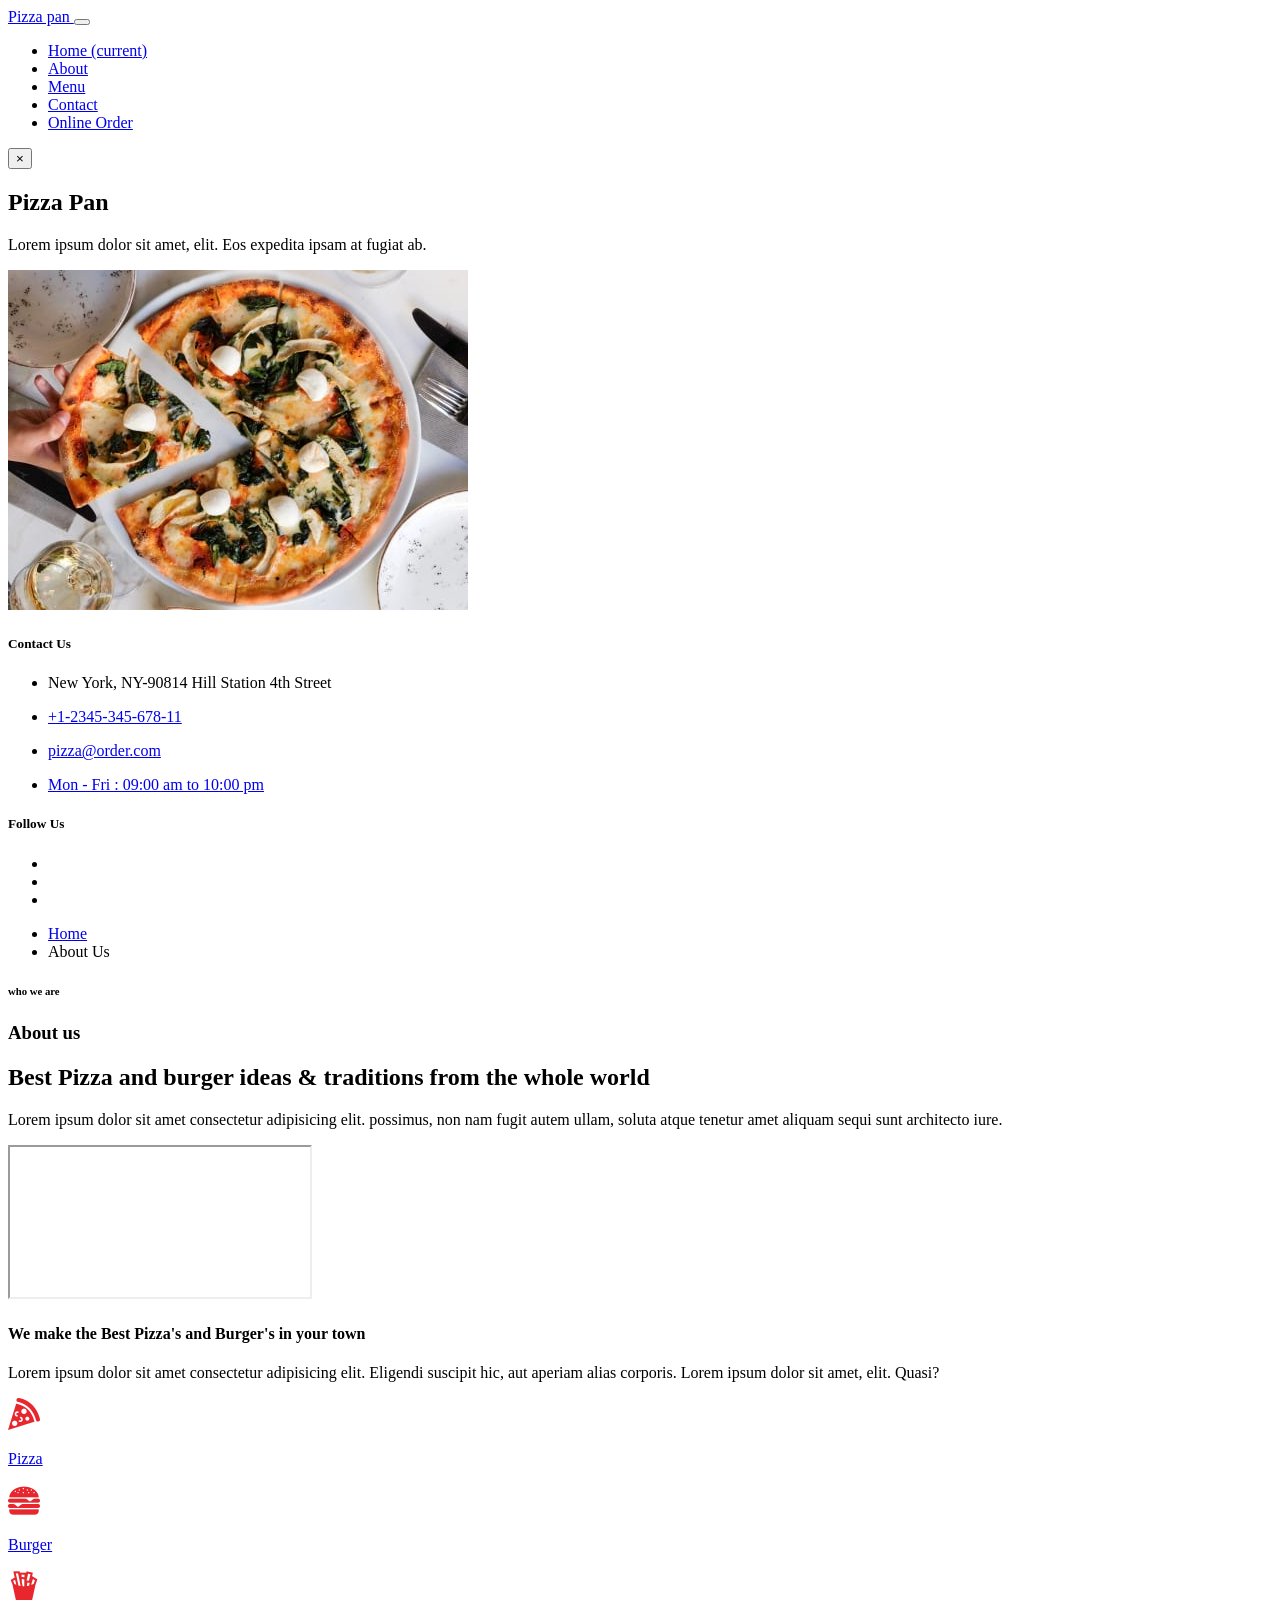
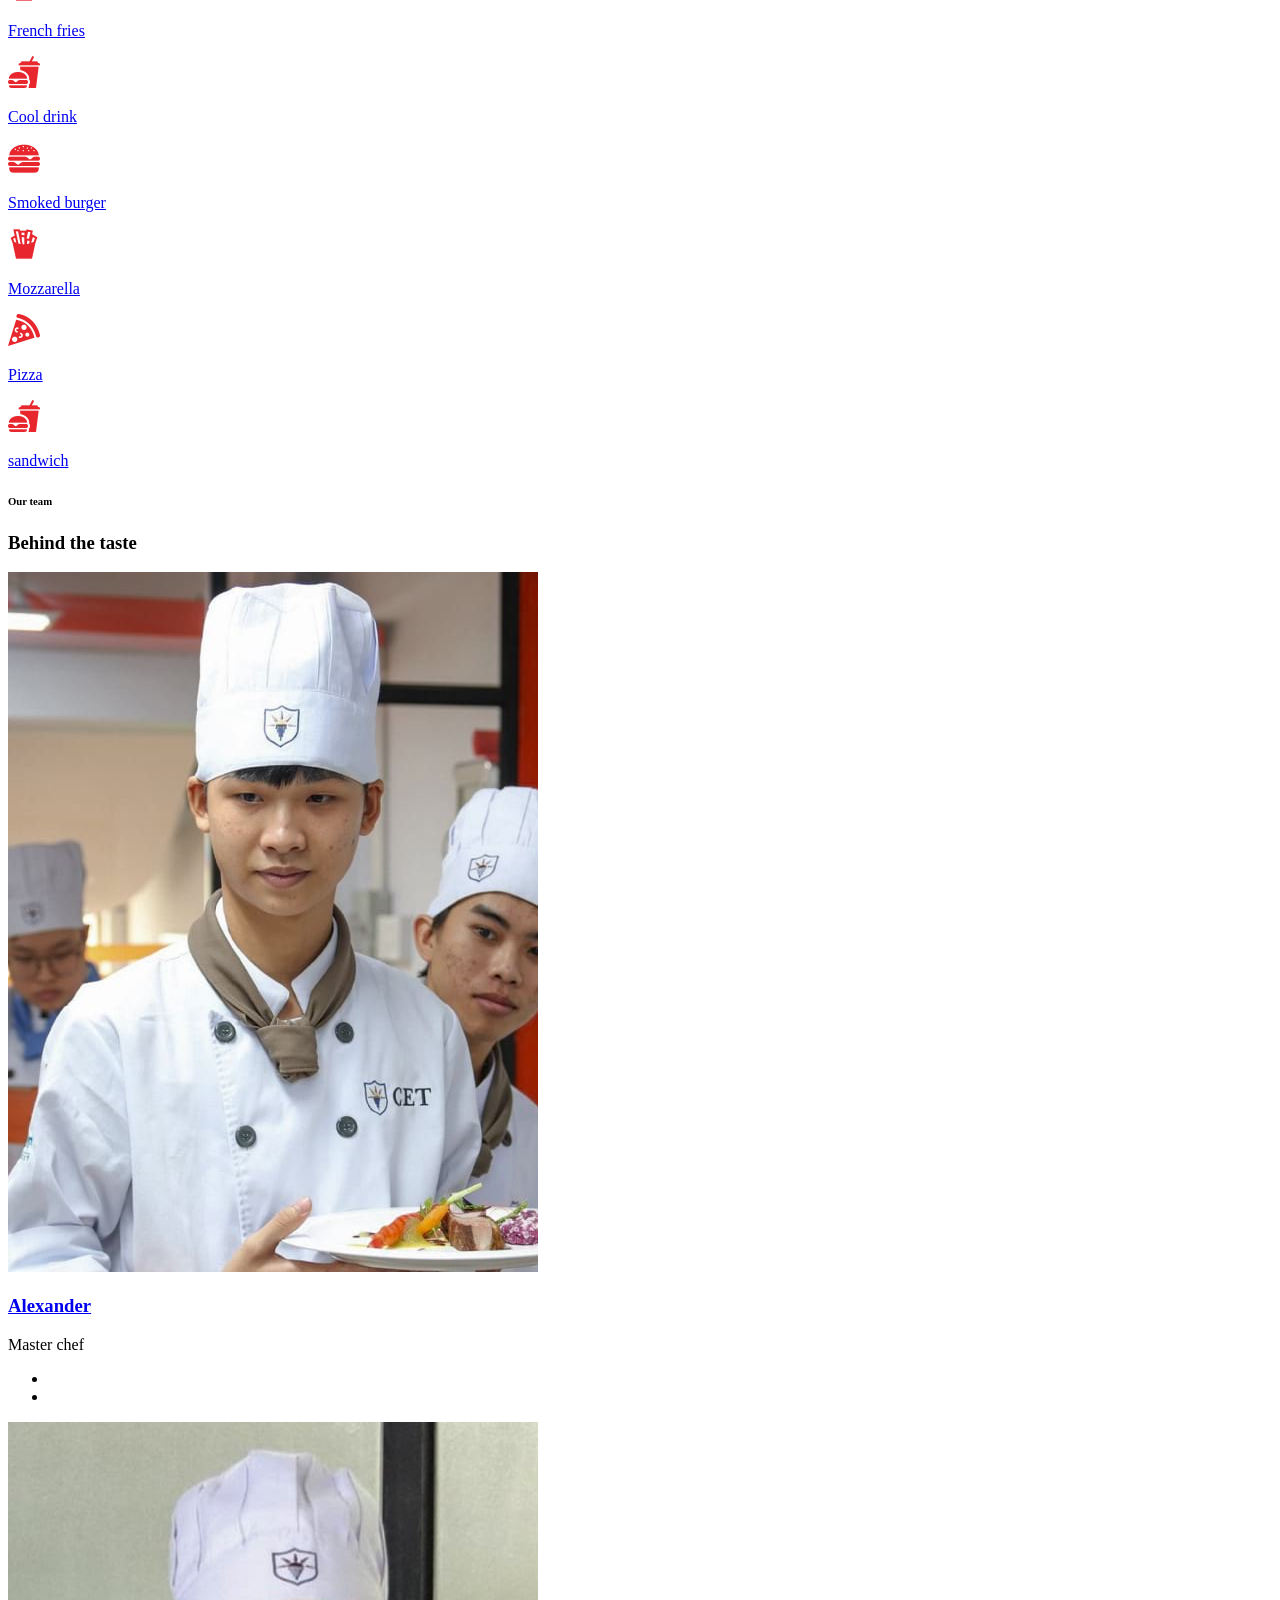
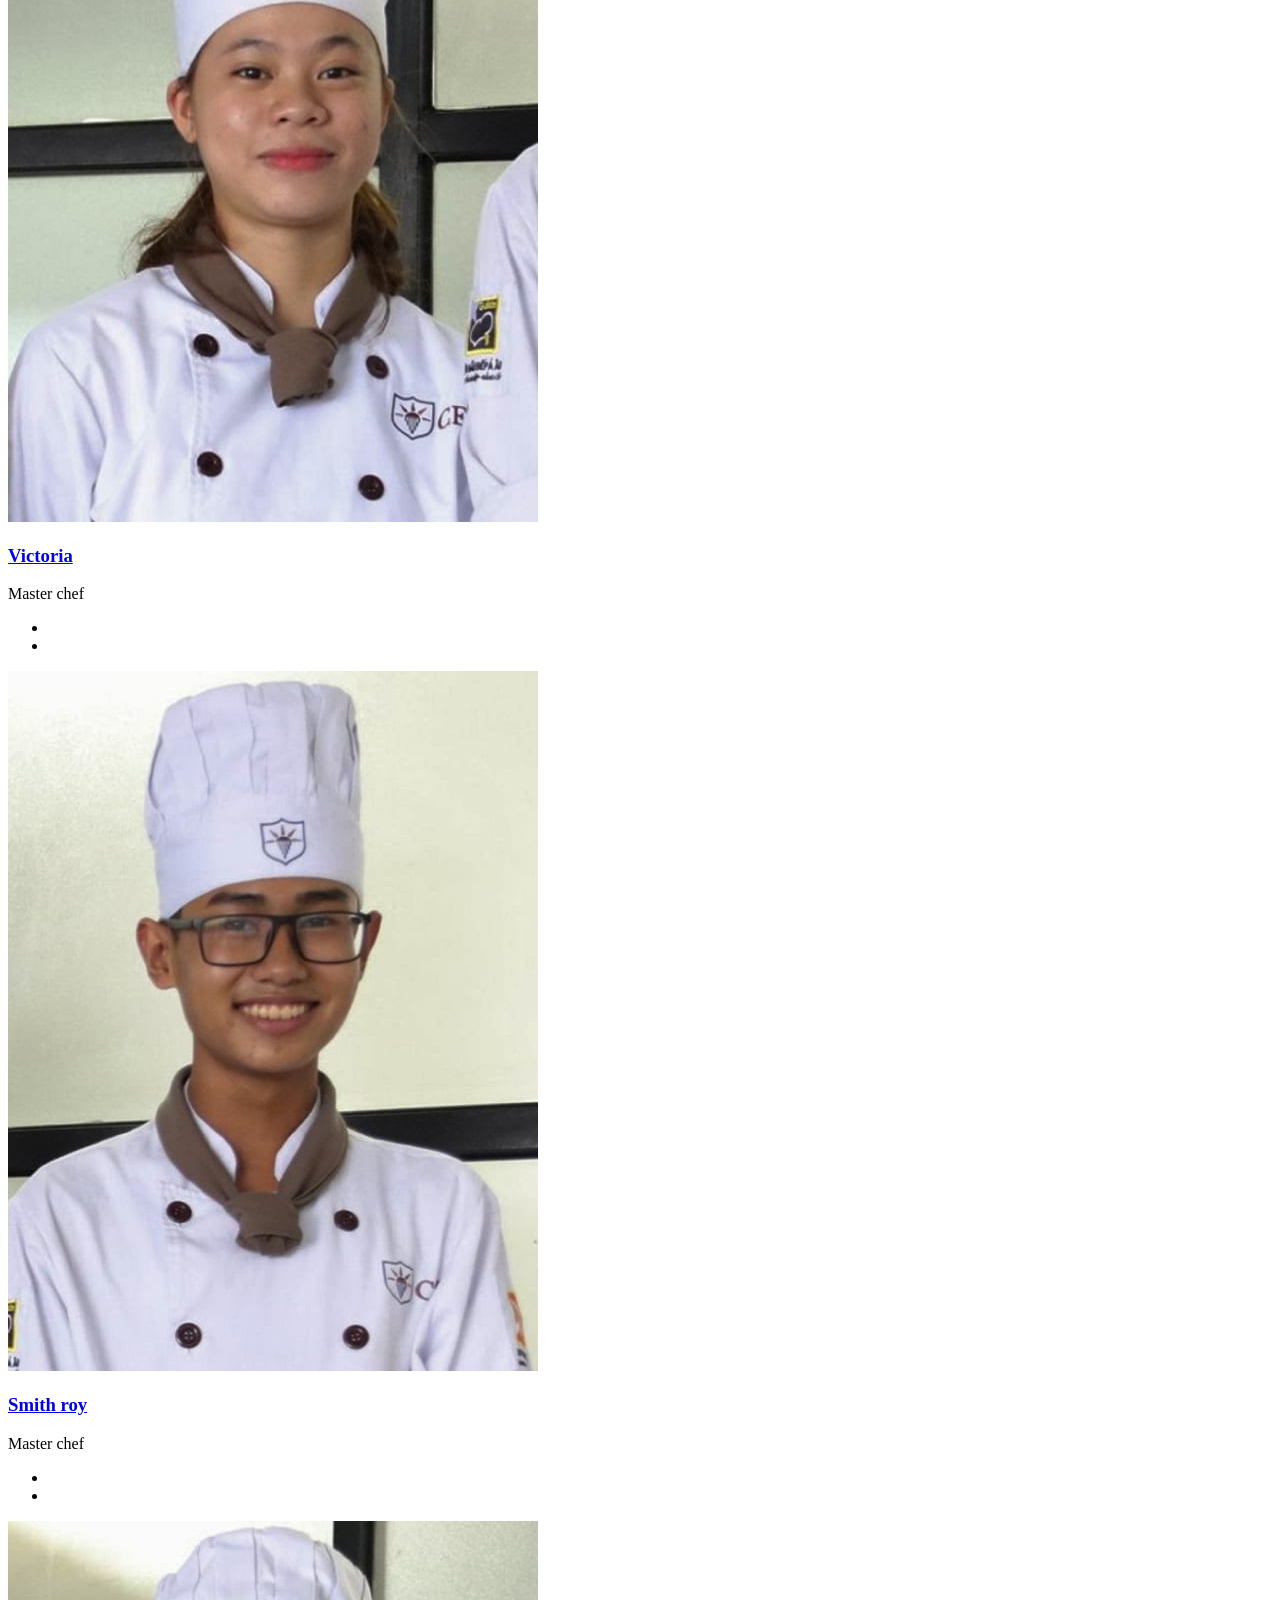
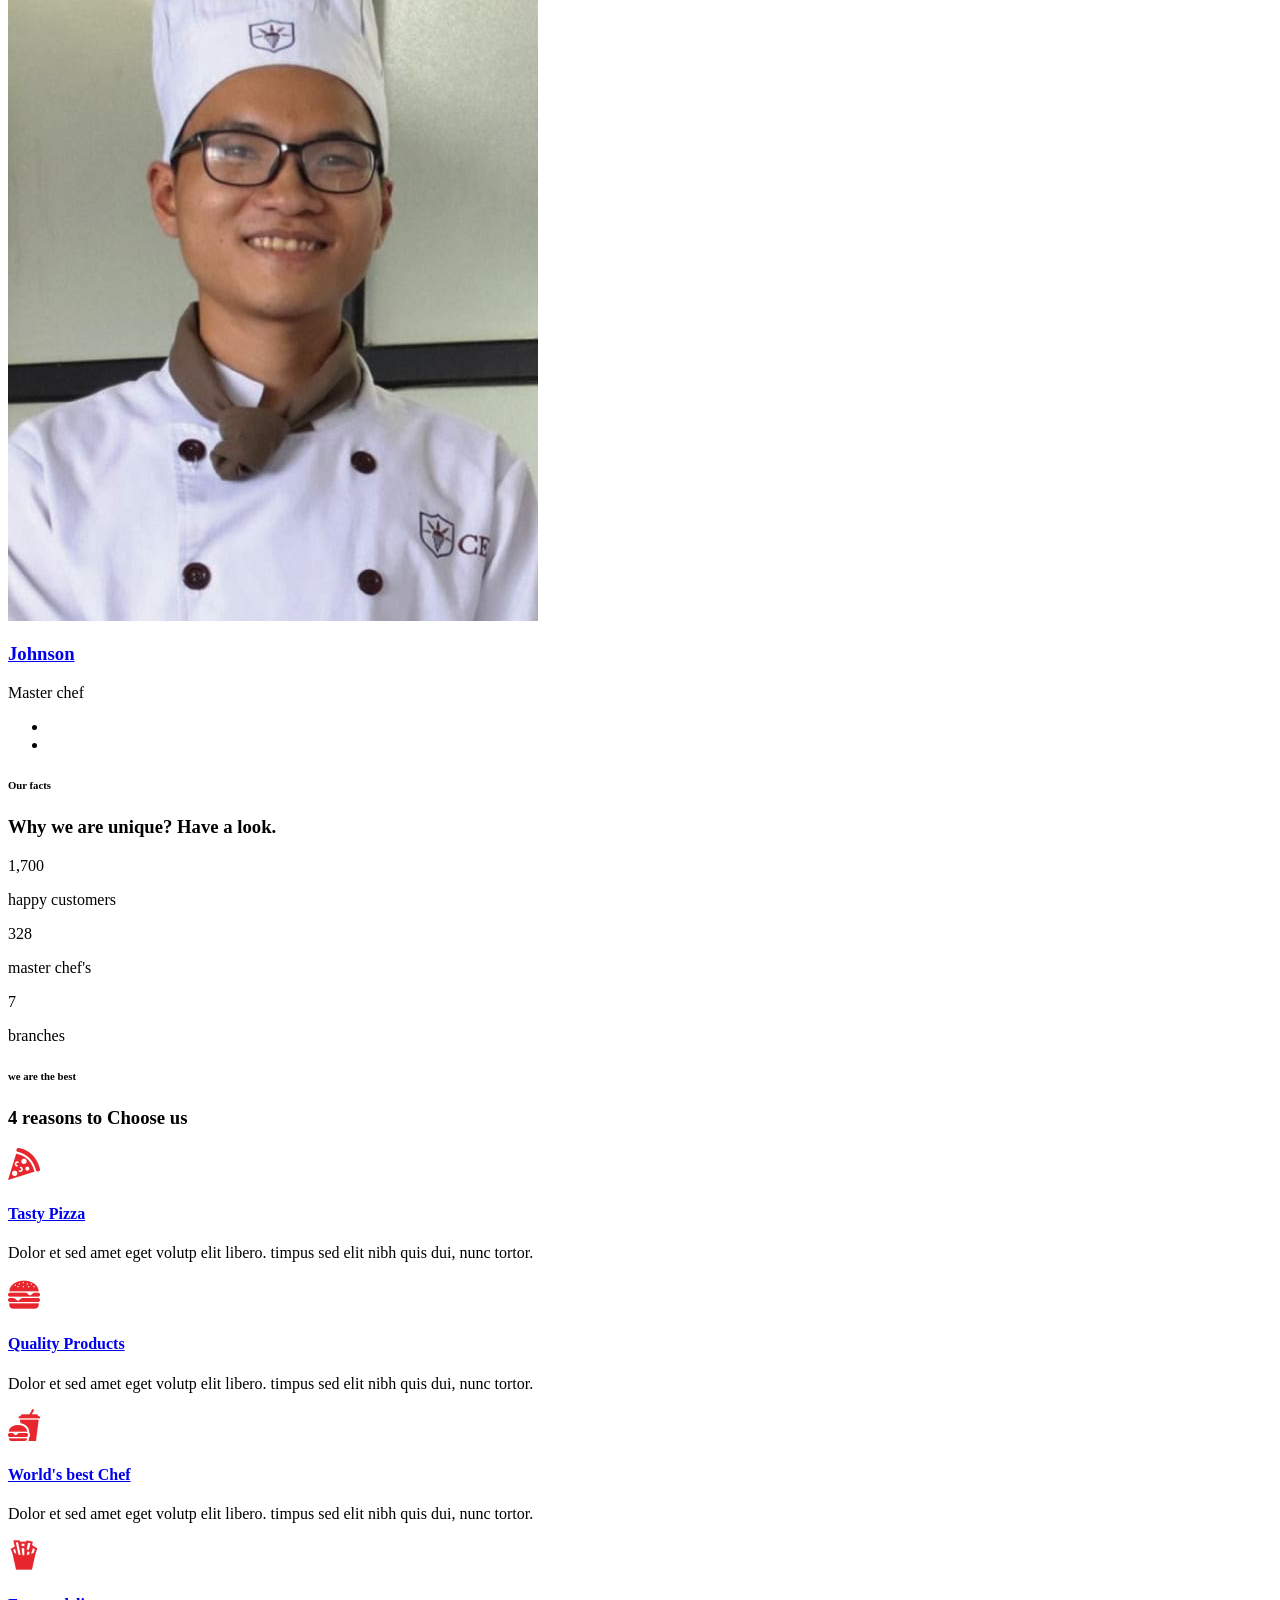
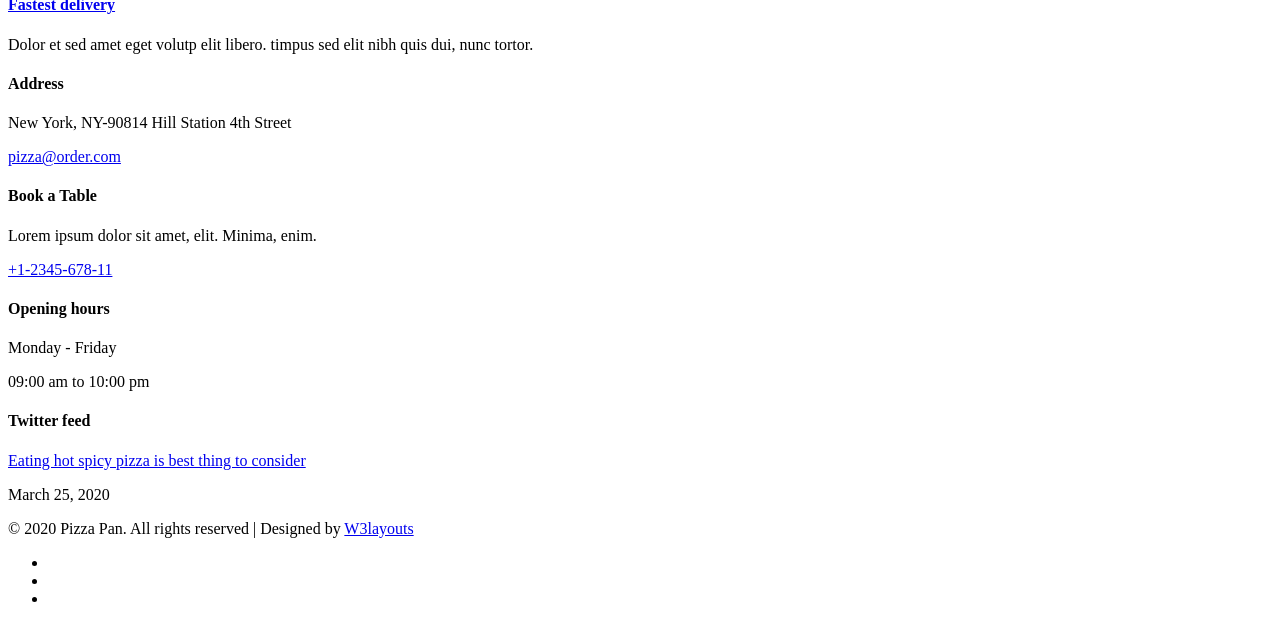
==== commit 81a00870: "New-Api" ====
--- a/Hacker-Flask/templates/about.html
+++ b/Hacker-Flask/templates/about.html
@@ -16,7 +16,7 @@
   <link href="//fonts.googleapis.com/css?family=Spartan:400,500,600,700,900&display=swap" rel="stylesheet">
 
   <!-- Template CSS -->
-  <link rel="stylesheet" href="assets/css/style-starter.css">
+  <link rel="stylesheet" href="static/assets/css/style-starter.css">
 </head>
 
 <body>
